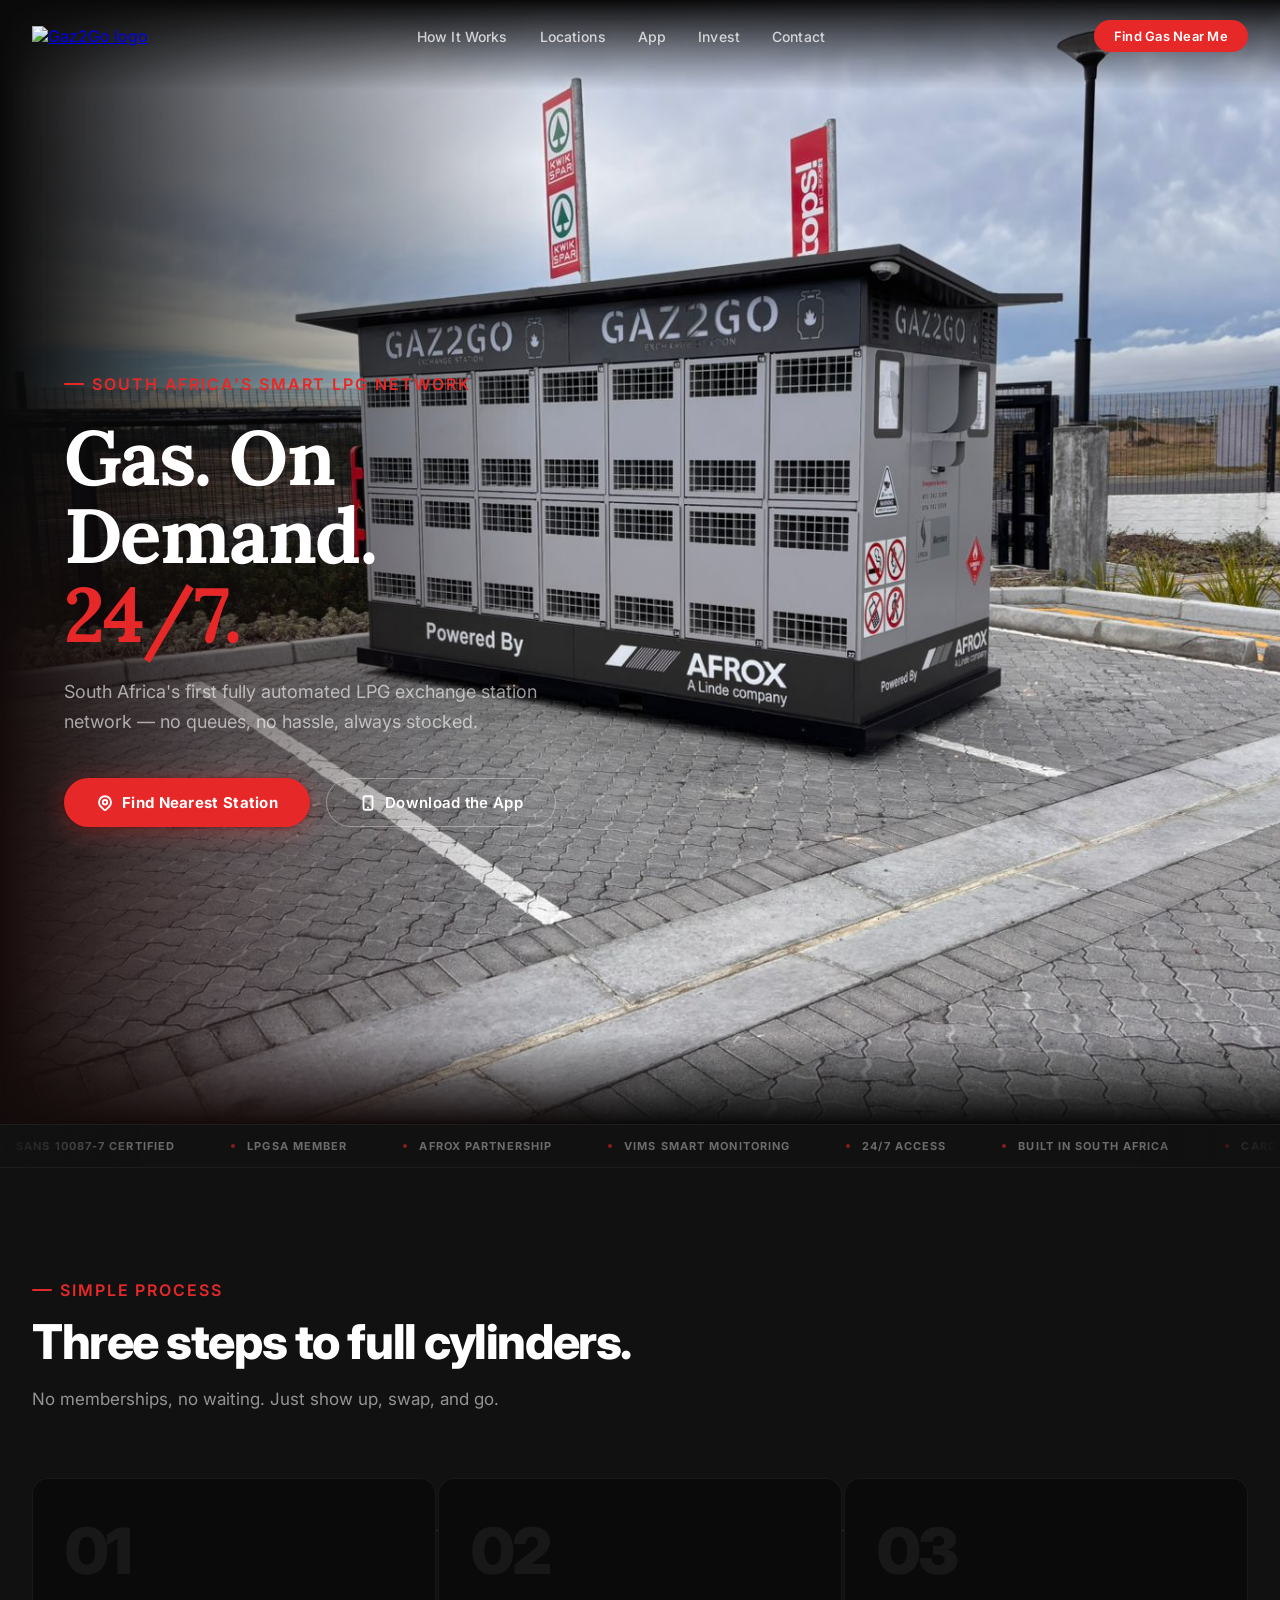
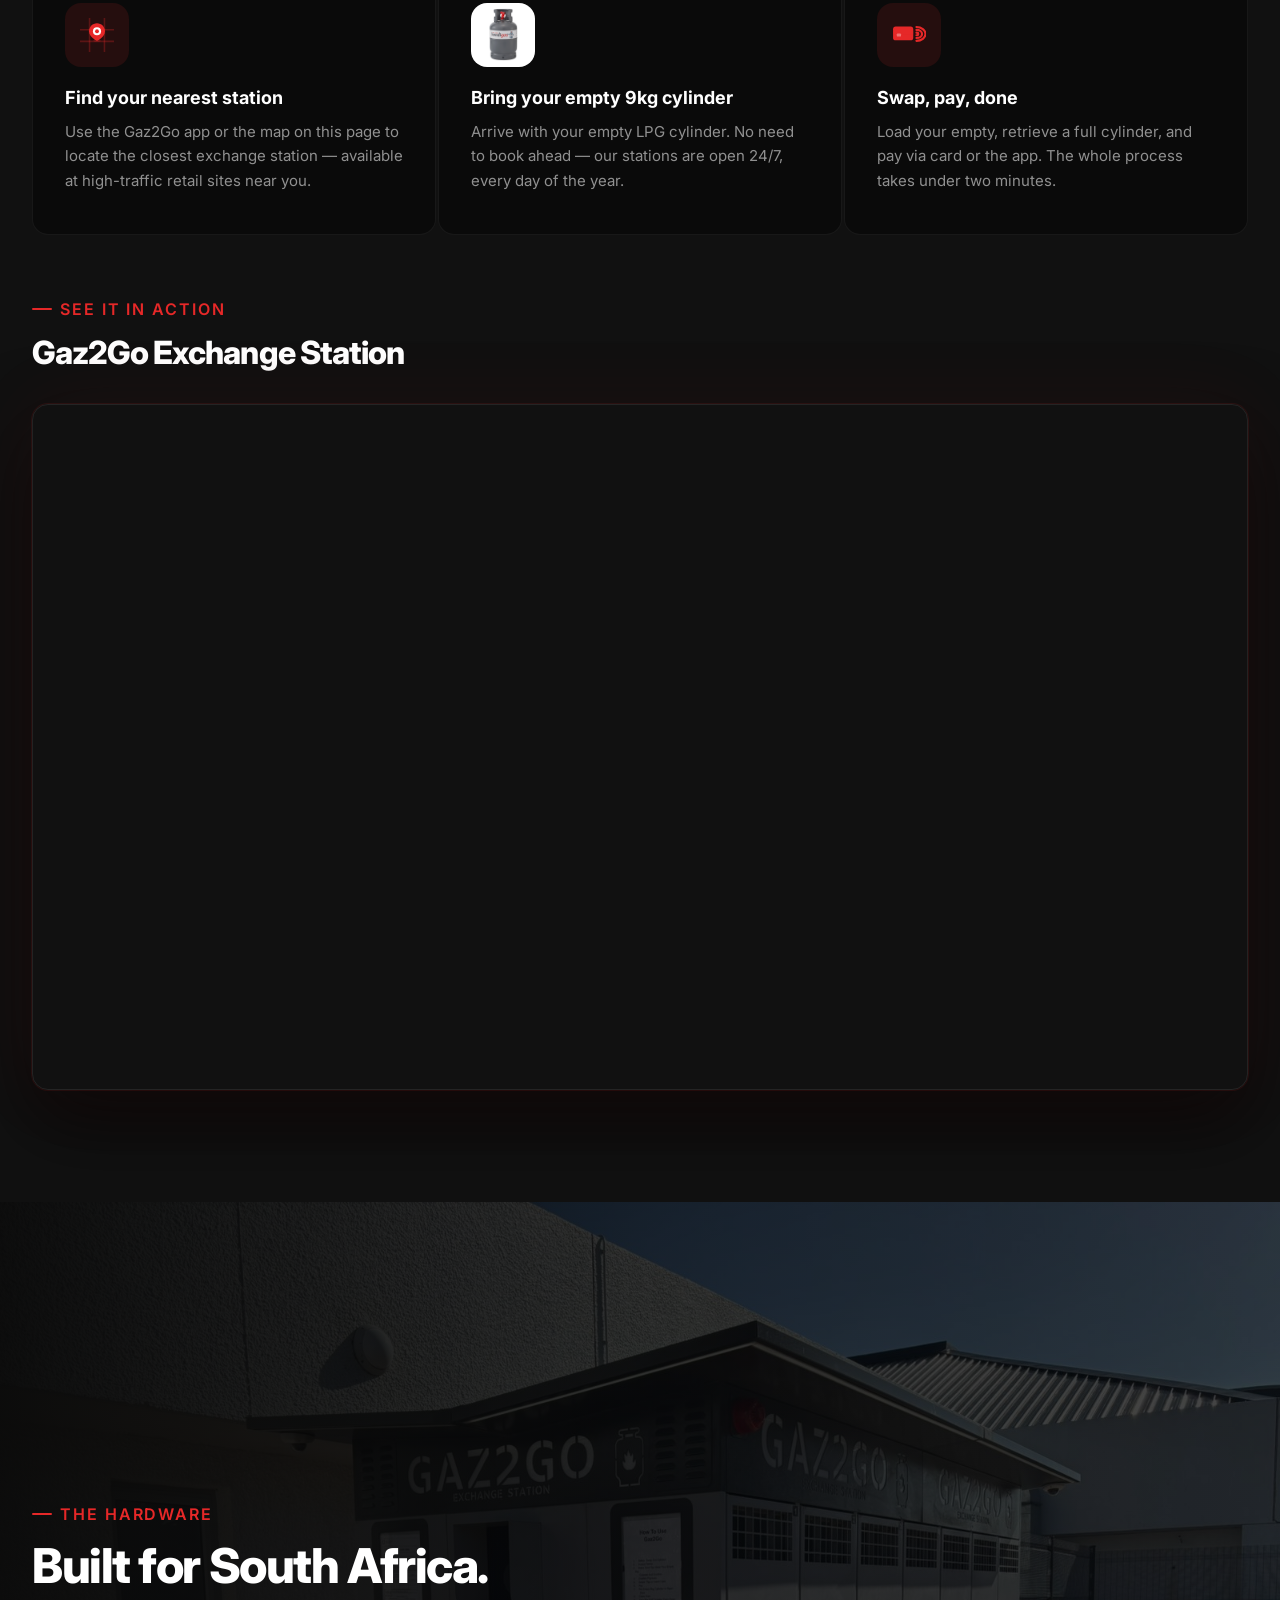
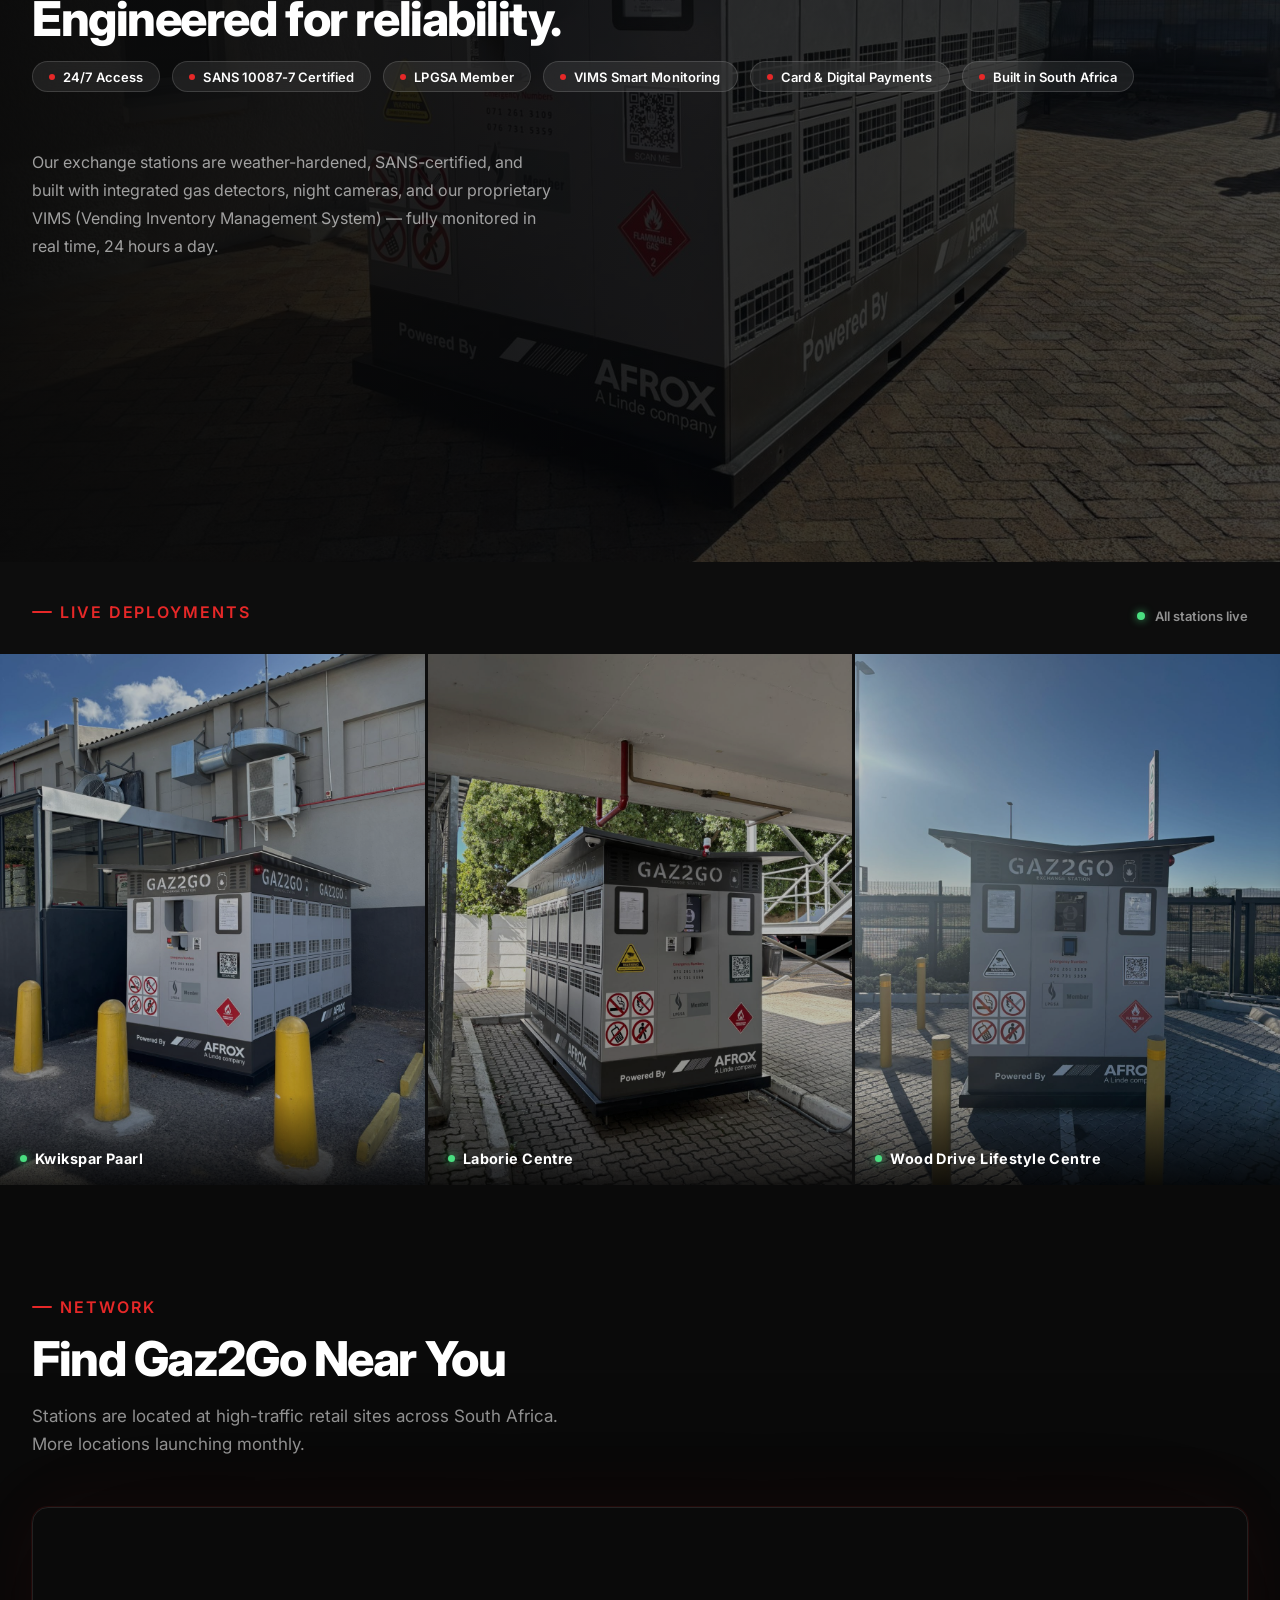
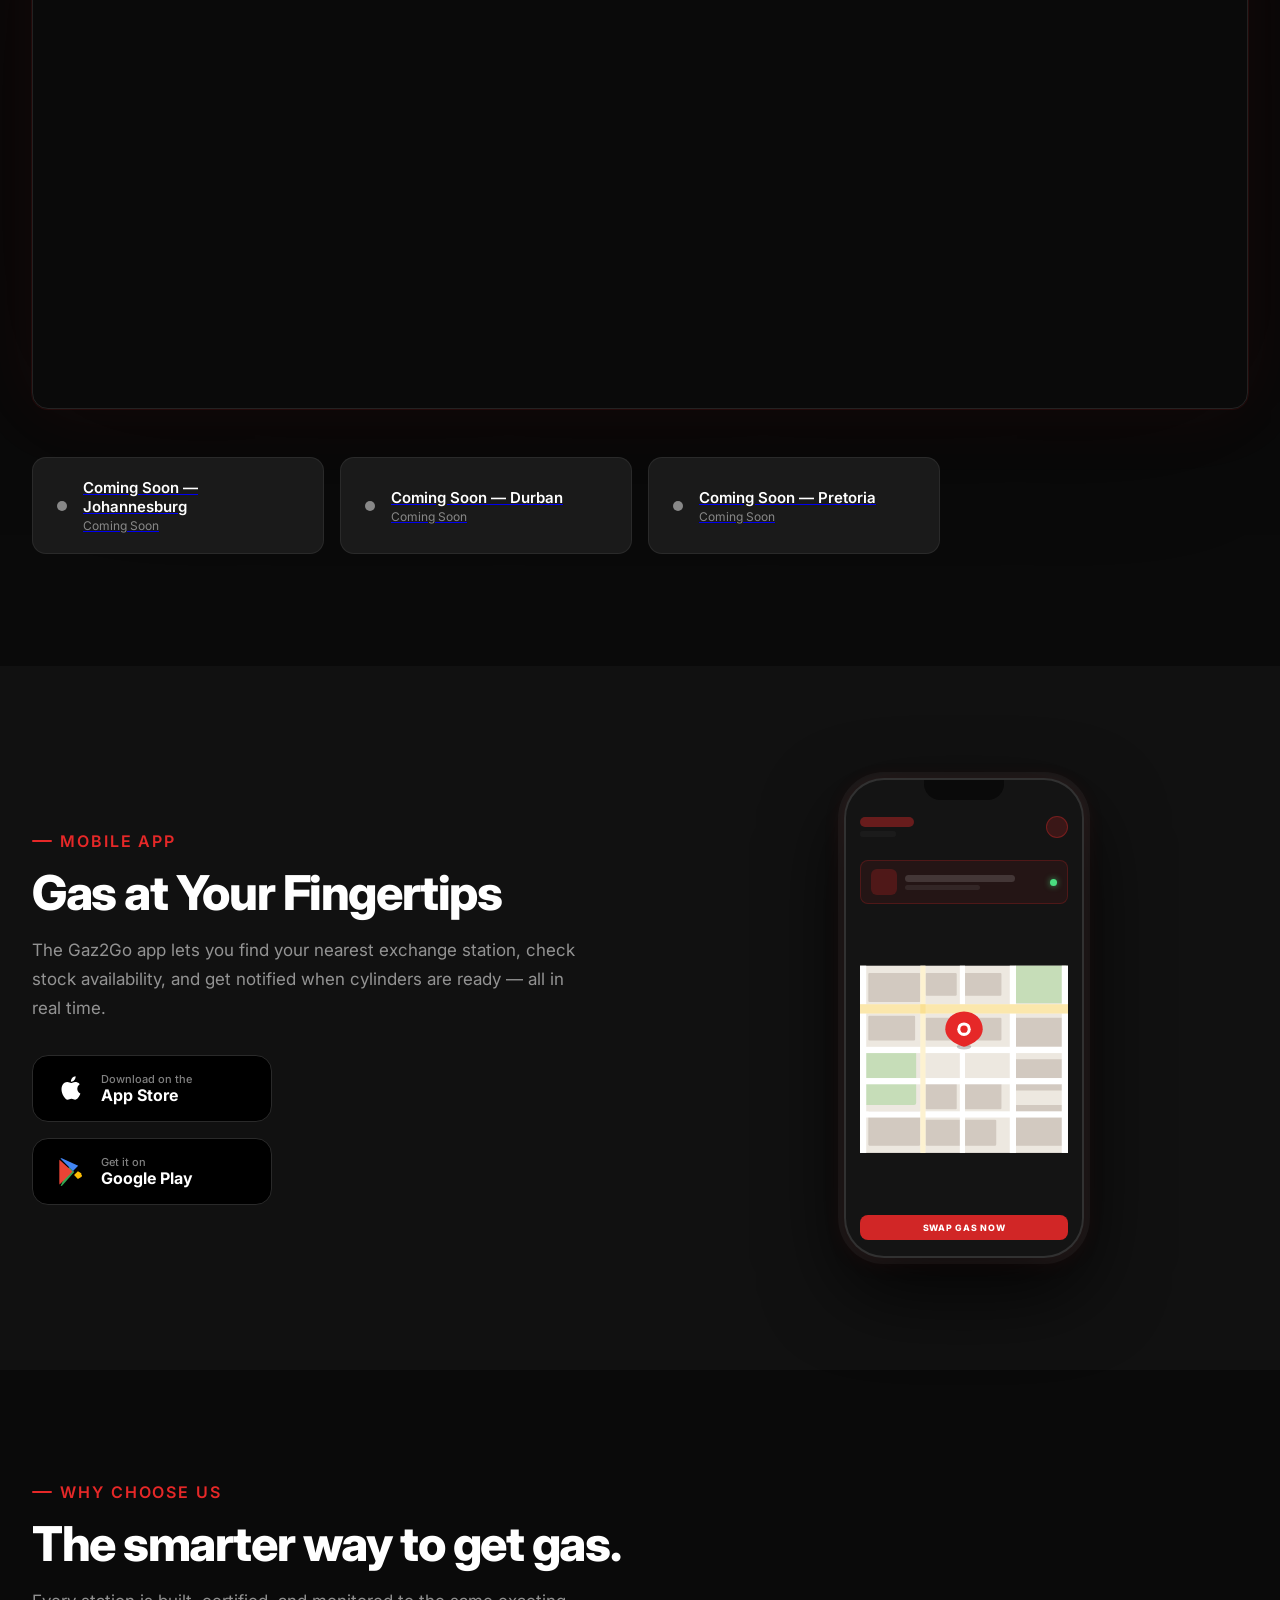
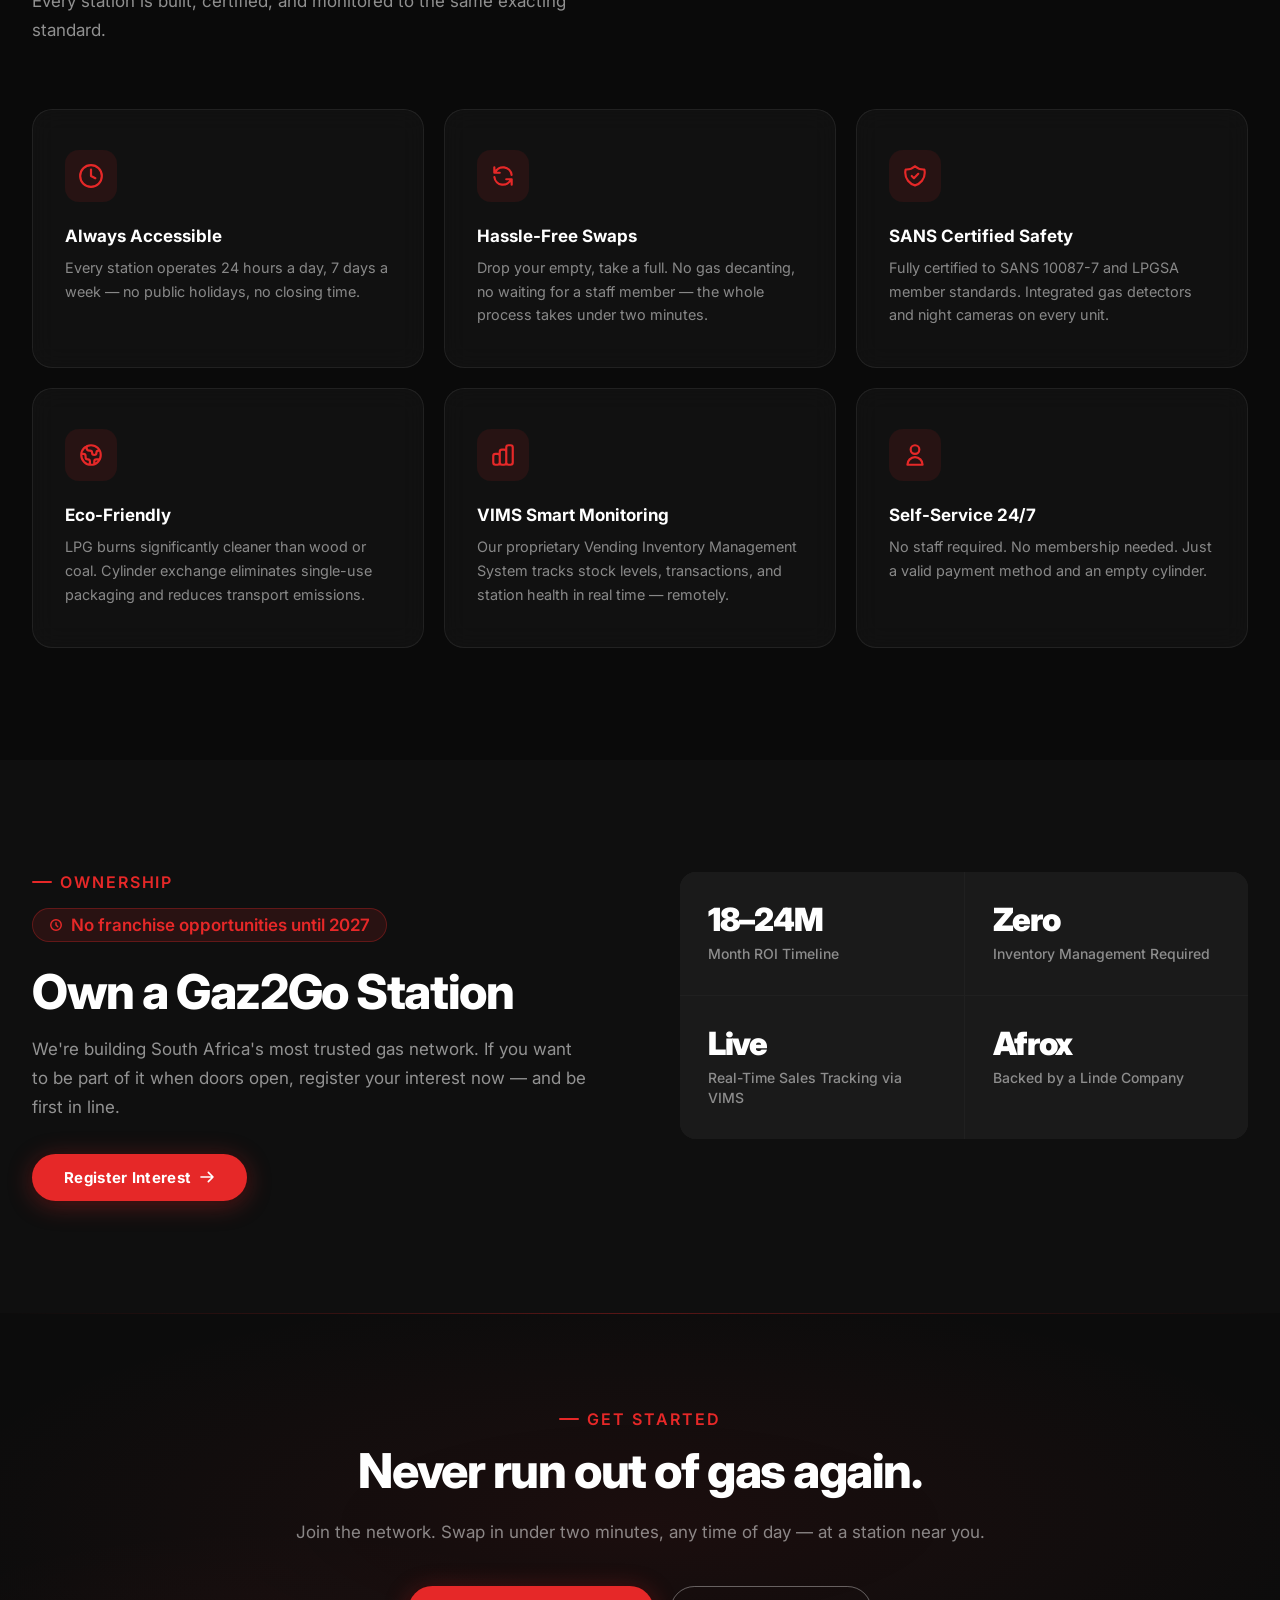
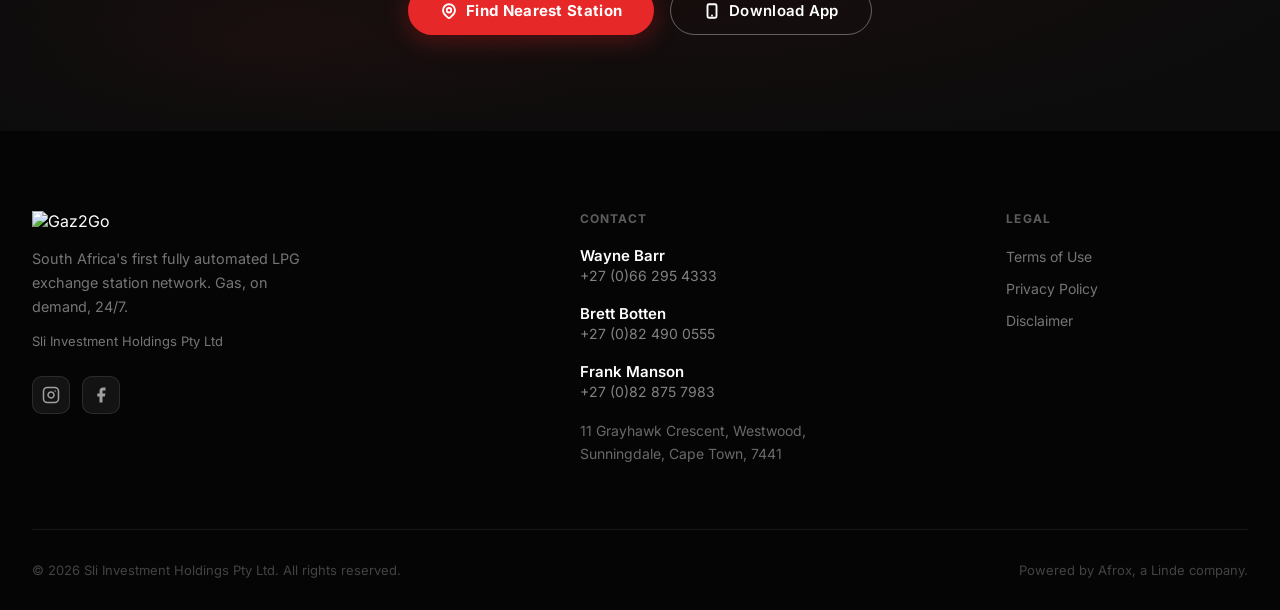
==== index.html @ b4c62578 "refactor: extract inline JS to main.js with null guards and active-nav" ====
<!DOCTYPE html>
<html lang="en">
<head>
  <meta charset="UTF-8" />
  <meta name="viewport" content="width=device-width, initial-scale=1.0" />
  <title>Gaz2Go | South Africa's Smart LPG Exchange Network</title>
  <meta name="description" content="South Africa's first fully automated LPG gas exchange station network — no queues, no hassle, always stocked. Find a Gaz2Go near you." />
  <link rel="preconnect" href="https://fonts.googleapis.com" />
  <link rel="preconnect" href="https://fonts.gstatic.com" crossorigin />
  <link href="https://fonts.googleapis.com/css2?family=Inter:wght@300;400;500;600;700;800;900&family=Lora:ital,wght@0,400;0,500;0,600;0,700;1,400;1,700&display=swap" rel="stylesheet" />
  <script src="https://cdn.tailwindcss.com"></script>
  <script>
    tailwind.config = {
      theme: {
        extend: {
          fontFamily: { sans: ['Inter', 'sans-serif'] },
          colors: {
            brand: {
              black:  '#0a0a0a',
              black2: '#111111',
              surface:'#1a1a1a',
              surface2:'#222222',
              grey:   '#888888',
              light:  '#f5f5f5',
              accent: '#e62828',
              warm:   '#f03c3c',
            }
          }
        }
      }
    }
  </script>
  <link rel="stylesheet" href="style.css" />
</head>
<body>

<!-- SVG defs for noise (referenced in hero) -->
<svg width="0" height="0" style="position:absolute">
  <defs>
    <filter id="noise-filter">
      <feTurbulence type="fractalNoise" baseFrequency="0.85" numOctaves="4" stitchTiles="stitch" result="noiseOut"/>
      <feColorMatrix type="saturate" values="0" in="noiseOut" result="grey"/>
      <feBlend in="SourceGraphic" in2="grey" mode="overlay"/>
    </filter>
  </defs>
</svg>

<!-- ─── NAVBAR ─────────────────────────────────────────── -->
<nav id="navbar">
  <a href="#hero">
    <img
      src="https://images.groovetech.io/Q6AdZMbL-gtLKjwaKrVaJy5M9BvmSFnjlFCRkEsi7hQ/rs:fit:0:0:0/g:no:0:0/c:0:0/aHR0cHM6Ly9hc3NldHMuZ3Jvb3ZlYXBwcy5jb20vaW1hZ2VzLzVmOWU2ZTRjMzg2ZmQ5MDA2ZmFmM2M5MS8xNzM5MTA2NDEyX0dhczJHT3doaXRlRmluYWxMb2dvMjczMnB4cmVtb3ZlYmcucG5n.webp"
      alt="Gaz2Go logo"
      class="nav-logo"
    />
  </a>
  <nav style="flex:1; display:flex; align-items:center; justify-content:center;">
    <ul class="nav-links">
      <li><a href="#how">How It Works</a></li>
      <li><a href="#locations">Locations</a></li>
      <li><a href="#app">App</a></li>
      <li><a href="#invest">Invest</a></li>
      <li><a href="#footer">Contact</a></li>
    </ul>
  </nav>
  <a href="#locations" class="btn-nav">Find Gas Near Me</a>
  <button class="hamburger" id="hamburger" aria-label="Open menu">
    <span></span><span></span><span></span>
  </button>
</nav>

<!-- Mobile menu -->
<div id="mobile-menu">
  <a href="#how" class="mobile-link">How It Works</a>
  <a href="#locations" class="mobile-link">Locations</a>
  <a href="#app" class="mobile-link">App</a>
  <a href="#invest" class="mobile-link">Invest</a>
  <a href="#footer" class="mobile-link">Contact</a>
  <a href="#locations" class="btn-nav">Find Gas Near Me</a>
</div>

<!-- ─── HERO ───────────────────────────────────────────── -->
<section id="hero">
  <div class="hero-bg-glow"></div>

  <!-- Hero image: real photo, fades left into dark background -->
  <div class="hero-unit-bg">
    <img
      src="Brand Assets/WhatsApp Image 2026-06-09 at 10.48.41.jpeg"
      alt="GAZ2GO exchange station in retail parking lot"
      draggable="false"
    />
  </div>

  <div class="hero-inner hero-inner-solo">
    <div class="hero-text">
      <div class="hero-eyebrow" data-animate>South Africa's Smart LPG Network</div>
      <h1 class="hero-headline" data-animate style="--delay:0.1s">
        Gas. On Demand.<br/><span>24/7.</span>
      </h1>
      <p class="hero-sub" data-animate style="--delay:0.2s">
        South Africa's first fully automated LPG exchange station network — no queues, no hassle, always stocked.
      </p>
      <div class="hero-ctas" data-animate style="--delay:0.3s">
        <a href="#locations" class="btn-primary">
          <svg width="18" height="18" fill="none" viewBox="0 0 24 24" stroke="currentColor" stroke-width="2.5"><path stroke-linecap="round" stroke-linejoin="round" d="M17.657 16.657L13.414 20.9a1.998 1.998 0 01-2.827 0l-4.244-4.243a8 8 0 1111.314 0z"/><path stroke-linecap="round" stroke-linejoin="round" d="M15 11a3 3 0 11-6 0 3 3 0 016 0z"/></svg>
          Find Nearest Station
        </a>
        <a href="#app" class="btn-secondary">
          <svg width="18" height="18" fill="none" viewBox="0 0 24 24" stroke="currentColor" stroke-width="2.5"><path stroke-linecap="round" stroke-linejoin="round" d="M12 18h.01M8 21h8a2 2 0 002-2V5a2 2 0 00-2-2H8a2 2 0 00-2 2v14a2 2 0 002 2z"/></svg>
          Download the App
        </a>
      </div>
    </div>
  </div>

</section>

<!-- ─── TRUST MARQUEE STRIP ──────────────────────────── -->
<div class="trust-strip">
  <div class="trust-track">
    <span class="trust-item"><span class="trust-sep"></span>SANS 10087-7 Certified</span>
    <span class="trust-item"><span class="trust-sep"></span>LPGSA Member</span>
    <span class="trust-item"><span class="trust-sep"></span>Afrox Partnership</span>
    <span class="trust-item"><span class="trust-sep"></span>VIMS Smart Monitoring</span>
    <span class="trust-item"><span class="trust-sep"></span>24/7 Access</span>
    <span class="trust-item"><span class="trust-sep"></span>Built in South Africa</span>
    <span class="trust-item"><span class="trust-sep"></span>Card &amp; Digital Payments</span>
    <span class="trust-item"><span class="trust-sep"></span>Automated Exchange</span>
    <span class="trust-item"><span class="trust-sep"></span>No Queues</span>
    <span class="trust-item"><span class="trust-sep"></span>9kg Cylinder Exchange</span>
    <!-- Duplicate for seamless infinite loop -->
    <span class="trust-item"><span class="trust-sep"></span>SANS 10087-7 Certified</span>
    <span class="trust-item"><span class="trust-sep"></span>LPGSA Member</span>
    <span class="trust-item"><span class="trust-sep"></span>Afrox Partnership</span>
    <span class="trust-item"><span class="trust-sep"></span>VIMS Smart Monitoring</span>
    <span class="trust-item"><span class="trust-sep"></span>24/7 Access</span>
    <span class="trust-item"><span class="trust-sep"></span>Built in South Africa</span>
    <span class="trust-item"><span class="trust-sep"></span>Card &amp; Digital Payments</span>
    <span class="trust-item"><span class="trust-sep"></span>Automated Exchange</span>
    <span class="trust-item"><span class="trust-sep"></span>No Queues</span>
    <span class="trust-item"><span class="trust-sep"></span>9kg Cylinder Exchange</span>
  </div>
</div>

<!-- ─── HOW IT WORKS ────────────────────────────────────── -->
<section id="how">
  <div class="section-inner">
    <div class="section-label" data-animate>Simple Process</div>
    <h2 class="section-title" data-animate style="--delay:0.1s">Three steps to full cylinders.</h2>
    <p class="section-sub" data-animate style="--delay:0.2s">No memberships, no waiting. Just show up, swap, and go.</p>

    <div class="steps-grid" id="steps-grid">
      <div class="step-connector"></div>
      <div class="step-connector c2"></div>

      <div class="step-card" data-animate style="--delay:0.1s">
        <div class="step-num">01</div>
        <div class="step-icon">
          <!-- Mini-map with drop pin -->
          <svg viewBox="0 0 32 32" fill="none" xmlns="http://www.w3.org/2000/svg">
            <!-- Street grid -->
            <line x1="0" y1="11" x2="32" y2="11" stroke="currentColor" stroke-width="1.5" stroke-opacity="0.28"/>
            <line x1="0" y1="22" x2="32" y2="22" stroke="currentColor" stroke-width="1.5" stroke-opacity="0.28"/>
            <line x1="9"  y1="0"  x2="9"  y2="32" stroke="currentColor" stroke-width="1.5" stroke-opacity="0.28"/>
            <line x1="23" y1="0"  x2="23" y2="32" stroke="currentColor" stroke-width="1.5" stroke-opacity="0.28"/>
            <!-- Pin shadow -->
            <ellipse cx="16" cy="21.5" rx="3.5" ry="1.2" fill="currentColor" opacity="0.22"/>
            <!-- Pin teardrop body -->
            <path d="M16 5C11.9 5 8.5 8.4 8.5 12.5C8.5 18.2 16 21.5 16 21.5C16 21.5 23.5 18.2 23.5 12.5C23.5 8.4 20.1 5 16 5Z" fill="currentColor"/>
            <!-- Pin inner white ring -->
            <circle cx="16" cy="12.5" r="3.8" fill="white"/>
            <!-- Pin centre dot -->
            <circle cx="16" cy="12.5" r="1.8" fill="currentColor"/>
          </svg>
        </div>
        <div class="step-title">Find your nearest station</div>
        <div class="step-desc">Use the Gaz2Go app or the map on this page to locate the closest exchange station — available at high-traffic retail sites near you.</div>
      </div>

      <div class="step-card" data-animate style="--delay:0.2s">
        <div class="step-num">02</div>
        <div class="step-icon">
          <img src="Brand Assets/Handigas Cylinder image.png" alt="Handigas 9kg LPG gas cylinder"/>
        </div>
        <div class="step-title">Bring your empty 9kg cylinder</div>
        <div class="step-desc">Arrive with your empty LPG cylinder. No need to book ahead — our stations are open 24/7, every day of the year.</div>
      </div>

      <div class="step-card" data-animate style="--delay:0.3s">
        <div class="step-num">03</div>
        <div class="step-icon">
          <!-- Contactless tap-to-pay (card + EMV arcs) -->
          <svg viewBox="0 0 32 32" fill="none" xmlns="http://www.w3.org/2000/svg">
            <!-- Card body -->
            <rect x="1" y="8" width="19" height="13" rx="2.5" fill="currentColor"/>
            <!-- Magnetic stripe -->
            <rect x="1" y="12" width="19" height="3.5" fill="currentColor" opacity="0.35"/>
            <!-- Chip hint -->
            <rect x="4.5" y="14.5" width="4" height="3" rx="0.8" fill="white" opacity="0.35"/>
            <!-- Contactless wave 1 (closest) -->
            <path d="M23 13.8 C23.9 13.8 24.7 14.3 24.7 15 C24.7 15.7 23.9 16.2 23 16.2"
                  stroke="currentColor" stroke-width="2" stroke-linecap="round" fill="none"/>
            <!-- Contactless wave 2 (mid) -->
            <path d="M23 11.2 C26 11.2 28.3 12.9 28.3 15 C28.3 17.1 26 18.8 23 18.8"
                  stroke="currentColor" stroke-width="2" stroke-linecap="round" fill="none"/>
            <!-- Contactless wave 3 (outer) -->
            <path d="M23 8.5 C27.8 8.5 31.5 11.4 31.5 15 C31.5 18.6 27.8 21.5 23 21.5"
                  stroke="currentColor" stroke-width="2" stroke-linecap="round" fill="none"/>
          </svg>
        </div>
        <div class="step-title">Swap, pay, done</div>
        <div class="step-desc">Load your empty, retrieve a full cylinder, and pay via card or the app. The whole process takes under two minutes.</div>
      </div>
    </div>

    <!-- ─── YouTube demo ──────────────────────────────────── -->
    <div style="margin-top:4rem;" data-animate style="--delay:0.2s">
      <div style="font-size:1rem;font-weight:600;letter-spacing:0.12em;text-transform:uppercase;color:var(--accent);margin-bottom:0.875rem;display:flex;align-items:center;gap:0.5rem;">
        <span style="display:inline-block;width:20px;height:2px;background:var(--accent);border-radius:2px;"></span>
        See It In Action
      </div>
      <h3 style="font-size:clamp(1.5rem,3vw,2rem);font-weight:800;letter-spacing:-0.03em;color:#fff;margin-bottom:2rem;">Gaz2Go Exchange Station</h3>
      <div style="position:relative;width:100%;padding-bottom:56.25%;border-radius:16px;overflow:hidden;border:1px solid rgba(255,255,255,0.08);box-shadow:0 0 0 1px rgba(230,40,40,0.1),0 0 80px rgba(230,40,40,0.07),0 32px 80px rgba(0,0,0,0.6);">
        <iframe
          src="https://www.youtube.com/embed/_PrDpp7HAtg"
          title="Gaz2Go — How the LPG exchange machine works"
          allow="accelerometer; autoplay; clipboard-write; encrypted-media; gyroscope; picture-in-picture; web-share"
          allowfullscreen
          style="position:absolute;inset:0;width:100%;height:100%;border:0;"
          loading="lazy"
        ></iframe>
      </div>
    </div>
  </div>
</section>

<!-- ─── EXCHANGE STATION SHOWCASE ──────────────────────── -->
<section id="showcase">
  <div class="showcase-hero">
    <img
      src="Brand Assets/WhatsApp Image 2026-06-09 at 10.44.38.jpeg"
      alt="Gaz2Go exchange station — full unit showing gas cylinder locker bays, GAZ2GO exchange station signage, and AFROX partnership branding"
      class="showcase-bg"
    />
    <div class="showcase-overlay"></div>
    <div class="showcase-content">
      <div class="section-label" data-animate>The Hardware</div>
      <h2 class="section-title" data-animate style="--delay:0.1s">Built for South Africa.<br/>Engineered for reliability.</h2>
      <div class="showcase-chips" data-animate style="--delay:0.2s">
        <span class="chip"><span class="chip-dot"></span>24/7 Access</span>
        <span class="chip"><span class="chip-dot"></span>SANS 10087-7 Certified</span>
        <span class="chip"><span class="chip-dot"></span>LPGSA Member</span>
        <span class="chip"><span class="chip-dot"></span>VIMS Smart Monitoring</span>
        <span class="chip"><span class="chip-dot"></span>Card &amp; Digital Payments</span>
        <span class="chip"><span class="chip-dot"></span>Built in South Africa</span>
      </div>
      <p class="showcase-copy" data-animate style="--delay:0.3s">
        Our exchange stations are weather-hardened, SANS-certified, and built with integrated gas detectors, night cameras, and our proprietary VIMS (Vending Inventory Management System) — fully monitored in real time, 24 hours a day.
      </p>
    </div>
  </div>
  <!-- Gallery header bar -->
  <div style="background:#0d0d0d;padding:2.5rem 2rem 1.5rem;">
    <div style="max-width:1280px;margin:0 auto;display:flex;align-items:center;justify-content:space-between;flex-wrap:wrap;gap:1rem;">
      <div>
        <div style="font-size:1rem;font-weight:600;letter-spacing:0.12em;text-transform:uppercase;color:var(--accent);margin-bottom:0.5rem;display:flex;align-items:center;gap:0.5rem;">
          <span style="width:20px;height:2px;background:var(--accent);display:inline-block;border-radius:2px;"></span>
          Live Deployments
        </div>
      </div>
      <div style="display:flex;align-items:center;gap:0.625rem;">
        <div style="width:8px;height:8px;background:#4ade80;border-radius:50%;box-shadow:0 0 8px rgba(74,222,128,0.75);animation:pulse-ring 2.4s ease-out infinite;"></div>
        <span style="font-size:0.8125rem;font-weight:600;color:rgba(255,255,255,0.55);">All stations live</span>
      </div>
    </div>
  </div>

  <!-- 3-column location gallery -->
  <div class="showcase-gallery showcase-gallery--3col" style="gap:3px;">
    <div class="showcase-thumb" style="aspect-ratio:4/5;position:relative;">
      <img
        src="Brand Assets/kwikspar paarl machine.jpeg"
        alt="Gaz2Go exchange station at Kwikspar Paarl"
      />
      <div class="showcase-loc-label">
        <span class="showcase-loc-dot"></span>Kwikspar Paarl
      </div>
    </div>
    <div class="showcase-thumb" style="aspect-ratio:4/5;position:relative;">
      <img
        src="Brand Assets/laborie machine.jpeg"
        alt="Gaz2Go exchange station at Laborie"
      />
      <div class="showcase-loc-label">
        <span class="showcase-loc-dot"></span>Laborie Centre
      </div>
    </div>
    <div class="showcase-thumb" style="aspect-ratio:4/5;position:relative;">
      <img
        src="Brand Assets/Wood drive machine.jpeg"
        alt="Gaz2Go exchange station at Wood Drive"
      />
      <div class="showcase-loc-label">
        <span class="showcase-loc-dot"></span>Wood Drive Lifestyle Centre
      </div>
    </div>
  </div>
</section>

<!-- ─── LOCATIONS MAP ───────────────────────────────────── -->
<section id="locations">
  <div class="section-inner">
    <div class="section-label" data-animate>Network</div>
    <h2 class="section-title" data-animate style="--delay:0.1s">Find Gaz2Go Near You</h2>
    <p class="section-sub" data-animate style="--delay:0.2s">
      Stations are located at high-traffic retail sites across South Africa. More locations launching monthly.
    </p>

    <div class="map-frame" data-animate style="--delay:0.3s">
      <iframe
        src="https://www.google.com/maps/d/u/0/embed?mid=1ffemg7c5GfL9JrUKt-wX4DS8JNWyeYw&ehbc=2E312F&noprof=1"
        allowfullscreen
        loading="lazy"
        title="Gaz2Go station locations map"
      ></iframe>
    </div>

    <div class="stations-grid" id="stations-grid">
      <!-- Rendered by JS from STATIONS array -->
    </div>
  </div>
</section>

<!-- ─── APP DOWNLOAD ────────────────────────────────────── -->
<section id="app">
  <div class="section-inner">
    <div class="app-inner">
      <div>
        <div class="section-label" data-animate>Mobile App</div>
        <h2 class="section-title" data-animate style="--delay:0.1s">Gas at Your Fingertips</h2>
        <p class="section-sub" data-animate style="--delay:0.2s">
          The Gaz2Go app lets you find your nearest exchange station, check stock availability, and get notified when cylinders are ready — all in real time.
        </p>
        <!-- TODO: Replace href="#" with actual App Store URL when live -->
        <!-- TODO: Replace href="#" with actual Google Play URL when live -->
        <div class="app-store-btns" data-animate style="--delay:0.3s">
          <a href="#" class="store-btn store-btn-apple" id="apple-store-btn">
            <!-- Apple logo — white on black -->
            <svg viewBox="0 0 24 24" fill="#ffffff"><path d="M18.71 19.5c-.83 1.24-1.71 2.45-3.05 2.47-1.34.03-1.77-.79-3.29-.79-1.53 0-2 .77-3.27.82-1.31.05-2.3-1.32-3.14-2.53C4.25 17 2.94 12.45 4.7 9.39c.87-1.52 2.43-2.48 4.12-2.51 1.28-.02 2.5.87 3.29.87.78 0 2.26-1.07 3.8-.91.65.03 2.47.26 3.64 1.98-.09.06-2.17 1.28-2.15 3.81.03 3.02 2.65 4.03 2.68 4.04-.03.07-.42 1.44-1.38 2.83M13 3.5c.73-.83 1.94-1.46 2.94-1.5.13 1.17-.34 2.35-1.04 3.19-.69.85-1.83 1.51-2.95 1.42-.15-1.15.41-2.35 1.05-3.11z"/></svg>
            <div class="store-btn-text">
              <small>Download on the</small>
              <strong>App Store</strong>
            </div>
          </a>
          <a href="#" class="store-btn store-btn-google" id="play-store-btn">
            <!-- Google Play logo — official 4-colour -->
            <svg viewBox="0 0 24 24" width="28" height="28">
              <path fill="#34A853" d="M3.18 23.76c.31.17.67.22 1.05.1l.07-.04L14.76 12 10.3 7.54 3.18 23.76z"/>
              <path fill="#FBBC04" d="M20.8 13.06l-2.9-1.66-3.27 3.27 3.27 3.28 2.9-1.67c.83-.48.83-1.74 0-2.22z"/>
              <path fill="#4285F4" d="M4.11.3L4.04.26C3.67.13 3.31.2 3 .36L13.72 11.1l4.46-4.46L4.11.3z"/>
              <path fill="#EA4335" d="M2.18 1.47C2.07 1.7 2 1.97 2 2.28v19.44c0 .31.07.58.18.81l.1.09 10.89-10.9v-.22L2.18 1.47z"/>
            </svg>
            <div class="store-btn-text">
              <small>Get it on</small>
              <strong>Google Play</strong>
            </div>
          </a>
        </div>
      </div>
      <div class="phone-mockup" data-animate style="--delay:0.2s">
        <div class="phone-frame">
          <div class="phone-notch"></div>
          <div class="phone-screen">
            <!-- App header row -->
            <div style="display:flex;align-items:center;justify-content:space-between;margin-bottom:0.75rem;">
              <div>
                <div class="phone-bar accent" style="width:54px;margin-bottom:4px;"></div>
                <div class="phone-bar short" style="width:36px;height:6px;opacity:0.4;"></div>
              </div>
              <div style="width:22px;height:22px;background:rgba(230,40,40,0.18);border-radius:50%;border:1px solid rgba(230,40,40,0.35);"></div>
            </div>
            <!-- Nearest station card -->
            <div style="background:rgba(230,40,40,0.08);border:1px solid rgba(230,40,40,0.22);border-radius:8px;padding:0.5rem 0.625rem;margin-bottom:0.5rem;display:flex;align-items:center;gap:0.5rem;">
              <div style="width:26px;height:26px;background:rgba(230,40,40,0.22);border-radius:6px;flex-shrink:0;"></div>
              <div style="flex:1;min-width:0;">
                <div class="phone-bar" style="width:80%;height:7px;margin-bottom:3px;background:rgba(255,255,255,0.14);border-radius:4px;"></div>
                <div class="phone-bar" style="width:55%;height:5px;background:rgba(255,255,255,0.07);border-radius:4px;"></div>
              </div>
              <div style="width:7px;height:7px;background:#4ade80;border-radius:50%;box-shadow:0 0 6px rgba(74,222,128,0.7);flex-shrink:0;"></div>
            </div>
            <!-- Static map illustration with pin -->
            <div style="flex:1;border-radius:10px;overflow:hidden;position:relative;min-height:0;">
              <svg viewBox="0 0 200 180" xmlns="http://www.w3.org/2000/svg" style="width:100%;height:100%;display:block;">
                <!-- Map base -->
                <rect width="200" height="180" fill="#ede8e0"/>
                <!-- Green areas / parks -->
                <rect x="0" y="82" width="54" height="52" fill="#c6ddb8" rx="2"/>
                <rect x="148" y="0" width="52" height="36" fill="#c6ddb8" rx="2"/>
                <!-- Building blocks -->
                <rect x="63"  y="7"   width="30" height="22" fill="#d2c9c0" rx="1"/>
                <rect x="98"  y="7"   width="38" height="22" fill="#d2c9c0" rx="1"/>
                <rect x="63"  y="50"  width="30" height="22" fill="#d2c9c0" rx="1"/>
                <rect x="98"  y="50"  width="38" height="22" fill="#d2c9c0" rx="1"/>
                <rect x="63"  y="112" width="30" height="26" fill="#d2c9c0" rx="1"/>
                <rect x="98"  y="112" width="38" height="26" fill="#d2c9c0" rx="1"/>
                <rect x="148" y="50"  width="52" height="28" fill="#d2c9c0" rx="1"/>
                <rect x="148" y="90"  width="52" height="30" fill="#d2c9c0" rx="1"/>
                <rect x="8"   y="7"   width="50" height="28" fill="#d2c9c0" rx="1"/>
                <rect x="8"   y="48"  width="45" height="24" fill="#d2c9c0" rx="1"/>
                <rect x="8"   y="140" width="50" height="33" fill="#d2c9c0" rx="1"/>
                <rect x="63"  y="148" width="68" height="25" fill="#d2c9c0" rx="1"/>
                <rect x="148" y="134" width="52" height="39" fill="#d2c9c0" rx="1"/>
                <!-- Horizontal roads -->
                <rect x="0" y="37"  width="200" height="9" fill="#ffffff"/>
                <rect x="0" y="78"  width="200" height="6" fill="#ffffff"/>
                <rect x="0" y="108" width="200" height="6" fill="#ffffff"/>
                <rect x="0" y="140" width="200" height="6" fill="#ffffff"/>
                <!-- Vertical roads -->
                <rect x="0"   y="0" width="6" height="180" fill="#ffffff"/>
                <rect x="58"  y="0" width="5" height="180" fill="#ffffff"/>
                <rect x="96"  y="0" width="5" height="180" fill="#ffffff"/>
                <rect x="144" y="0" width="6" height="180" fill="#ffffff"/>
                <rect x="194" y="0" width="6" height="180" fill="#ffffff"/>
                <!-- Main road highlight (yellow) -->
                <rect x="0"  y="37" width="200" height="9" fill="#f7c948" opacity="0.45"/>
                <rect x="58" y="0"  width="5" height="180" fill="#f7c948" opacity="0.25"/>
                <!-- Pin shadow -->
                <ellipse cx="100" cy="78" rx="7" ry="2.5" fill="rgba(0,0,0,0.22)"/>
                <!-- Pin teardrop -->
                <path d="M100 44 C89 44 82 52 82 61 C82 73 100 78 100 78 C100 78 118 73 118 61 C118 52 111 44 100 44 Z" fill="#e62828"/>
                <!-- Pin inner white circle -->
                <circle cx="100" cy="61" r="6.5" fill="white"/>
                <!-- Pin centre dot -->
                <circle cx="100" cy="61" r="3.5" fill="#e62828"/>
              </svg>
            </div>
            <!-- CTA button -->
            <div style="margin-top:0.5rem;background:rgba(230,40,40,0.9);border-radius:8px;padding:0.45rem;text-align:center;font-size:0.55rem;font-weight:800;color:#fff;letter-spacing:0.08em;text-transform:uppercase;">SWAP GAS NOW</div>
          </div>
        </div>
      </div>
    </div>
  </div>
</section>

<!-- ─── WHY GAZ2GO ──────────────────────────────────────── -->
<section id="why">
  <div class="section-inner">
    <div class="section-label" data-animate>Why Choose Us</div>
    <h2 class="section-title" data-animate style="--delay:0.1s">The smarter way to get gas.</h2>
    <p class="section-sub" data-animate style="--delay:0.2s">Every station is built, certified, and monitored to the same exacting standard.</p>

    <div class="cards-grid">
      <div class="feature-card" data-animate style="--delay:0.05s">
        <div class="card-icon">
          <svg fill="none" viewBox="0 0 24 24" stroke="currentColor" stroke-width="2"><circle cx="12" cy="12" r="10"/><path stroke-linecap="round" stroke-linejoin="round" d="M12 6v6l4 2"/></svg>
        </div>
        <div class="card-title">Always Accessible</div>
        <div class="card-desc">Every station operates 24 hours a day, 7 days a week — no public holidays, no closing time.</div>
      </div>
      <div class="feature-card" data-animate style="--delay:0.1s">
        <div class="card-icon">
          <svg fill="none" viewBox="0 0 24 24" stroke="currentColor" stroke-width="2"><path stroke-linecap="round" stroke-linejoin="round" d="M4 4v5h.582m15.356 2A8.001 8.001 0 004.582 9m0 0H9m11 11v-5h-.581m0 0a8.003 8.003 0 01-15.357-2m15.357 2H15"/></svg>
        </div>
        <div class="card-title">Hassle-Free Swaps</div>
        <div class="card-desc">Drop your empty, take a full. No gas decanting, no waiting for a staff member — the whole process takes under two minutes.</div>
      </div>
      <div class="feature-card" data-animate style="--delay:0.15s">
        <div class="card-icon">
          <svg fill="none" viewBox="0 0 24 24" stroke="currentColor" stroke-width="2"><path stroke-linecap="round" stroke-linejoin="round" d="M9 12l2 2 4-4m5.618-4.016A11.955 11.955 0 0112 2.944a11.955 11.955 0 01-8.618 3.04A12.02 12.02 0 003 9c0 5.591 3.824 10.29 9 11.622 5.176-1.332 9-6.03 9-11.622 0-1.042-.133-2.052-.382-3.016z"/></svg>
        </div>
        <div class="card-title">SANS Certified Safety</div>
        <div class="card-desc">Fully certified to SANS 10087-7 and LPGSA member standards. Integrated gas detectors and night cameras on every unit.</div>
      </div>
      <div class="feature-card" data-animate style="--delay:0.2s">
        <div class="card-icon">
          <svg fill="none" viewBox="0 0 24 24" stroke="currentColor" stroke-width="2"><path stroke-linecap="round" stroke-linejoin="round" d="M3.055 11H5a2 2 0 012 2v1a2 2 0 002 2 2 2 0 012 2v2.945M8 3.935V5.5A2.5 2.5 0 0010.5 8h.5a2 2 0 012 2 2 2 0 104 0 2 2 0 012-2h1.064M15 20.488V18a2 2 0 012-2h3.064M21 12a9 9 0 11-18 0 9 9 0 0118 0z"/></svg>
        </div>
        <div class="card-title">Eco-Friendly</div>
        <div class="card-desc">LPG burns significantly cleaner than wood or coal. Cylinder exchange eliminates single-use packaging and reduces transport emissions.</div>
      </div>
      <div class="feature-card" data-animate style="--delay:0.25s">
        <div class="card-icon">
          <svg fill="none" viewBox="0 0 24 24" stroke="currentColor" stroke-width="2"><path stroke-linecap="round" stroke-linejoin="round" d="M9 19v-6a2 2 0 00-2-2H5a2 2 0 00-2 2v6a2 2 0 002 2h2a2 2 0 002-2zm0 0V9a2 2 0 012-2h2a2 2 0 012 2v10m-6 0a2 2 0 002 2h2a2 2 0 002-2m0 0V5a2 2 0 012-2h2a2 2 0 012 2v14a2 2 0 01-2 2h-2a2 2 0 01-2-2z"/></svg>
        </div>
        <div class="card-title">VIMS Smart Monitoring</div>
        <div class="card-desc">Our proprietary Vending Inventory Management System tracks stock levels, transactions, and station health in real time — remotely.</div>
      </div>
      <div class="feature-card" data-animate style="--delay:0.3s">
        <div class="card-icon">
          <svg fill="none" viewBox="0 0 24 24" stroke="currentColor" stroke-width="2"><path stroke-linecap="round" stroke-linejoin="round" d="M16 7a4 4 0 11-8 0 4 4 0 018 0zM12 14a7 7 0 00-7 7h14a7 7 0 00-7-7z"/></svg>
        </div>
        <div class="card-title">Self-Service 24/7</div>
        <div class="card-desc">No staff required. No membership needed. Just a valid payment method and an empty cylinder.</div>
      </div>
    </div>
  </div>
</section>

<!-- ─── INVEST / PARTNER ────────────────────────────────── -->
<section id="invest">
  <div class="section-inner">
    <div class="invest-inner">
      <div>
        <div class="section-label" data-animate>Ownership</div>
        <div class="notice-pill" data-animate style="--delay:0.05s">
          <svg width="14" height="14" fill="none" viewBox="0 0 24 24" stroke="currentColor" stroke-width="2.5"><path stroke-linecap="round" stroke-linejoin="round" d="M12 8v4l3 3m6-3a9 9 0 11-18 0 9 9 0 0118 0z"/></svg>
          No franchise opportunities until 2027
        </div>
        <h2 class="section-title" data-animate style="--delay:0.1s">Own a Gaz2Go Station</h2>
        <p class="section-sub" data-animate style="--delay:0.2s">
          We're building South Africa's most trusted gas network. If you want to be part of it when doors open, register your interest now — and be first in line.
        </p>
        <a href="mailto:wayne@gaz2go.co.za?subject=Gaz2Go Investment Interest" class="btn-primary" style="margin-top:2rem; display:inline-flex;" data-animate style="--delay:0.3s">
          Register Interest
          <svg width="16" height="16" fill="none" viewBox="0 0 24 24" stroke="currentColor" stroke-width="2.5"><path stroke-linecap="round" stroke-linejoin="round" d="M14 5l7 7m0 0l-7 7m7-7H3"/></svg>
        </a>
      </div>
      <div class="stats-grid" data-animate style="--delay:0.2s">
        <div class="stat-cell">
          <div class="stat-value">18–24M</div>
          <div class="stat-label">Month ROI Timeline</div>
        </div>
        <div class="stat-cell">
          <div class="stat-value">Zero</div>
          <div class="stat-label">Inventory Management Required</div>
        </div>
        <div class="stat-cell">
          <div class="stat-value">Live</div>
          <div class="stat-label">Real-Time Sales Tracking via VIMS</div>
        </div>
        <div class="stat-cell">
          <div class="stat-value">Afrox</div>
          <div class="stat-label">Backed by a Linde Company</div>
        </div>
      </div>
    </div>
  </div>
</section>

<!-- ─── PRE-FOOTER CTA BANNER ───────────────────────────── -->
<section id="cta-banner">
  <div class="cta-banner-inner">
    <div class="section-label" data-animate>Get Started</div>
    <h2 class="section-title" data-animate style="--delay:0.1s">Never run out of gas again.</h2>
    <p class="cta-banner-sub" data-animate style="--delay:0.2s">Join the network. Swap in under two minutes, any time of day — at a station near you.</p>
    <div class="cta-banner-actions" data-animate style="--delay:0.3s">
      <a href="#locations" class="btn-primary">
        <svg width="18" height="18" fill="none" viewBox="0 0 24 24" stroke="currentColor" stroke-width="2.5"><path stroke-linecap="round" stroke-linejoin="round" d="M17.657 16.657L13.414 20.9a1.998 1.998 0 01-2.827 0l-4.244-4.243a8 8 0 1111.314 0z"/><path stroke-linecap="round" stroke-linejoin="round" d="M15 11a3 3 0 11-6 0 3 3 0 016 0z"/></svg>
        Find Nearest Station
      </a>
      <a href="#app" class="btn-secondary">
        <svg width="18" height="18" fill="none" viewBox="0 0 24 24" stroke="currentColor" stroke-width="2.5"><path stroke-linecap="round" stroke-linejoin="round" d="M12 18h.01M8 21h8a2 2 0 002-2V5a2 2 0 00-2-2H8a2 2 0 00-2 2v14a2 2 0 002 2z"/></svg>
        Download App
      </a>
    </div>
  </div>
</section>

<!-- ─── FOOTER / CONTACT ────────────────────────────────── -->
<footer id="footer">
  <div class="footer-grid">
    <div>
      <img
        src="https://images.groovetech.io/Q6AdZMbL-gtLKjwaKrVaJy5M9BvmSFnjlFCRkEsi7hQ/rs:fit:0:0:0/g:no:0:0/c:0:0/aHR0cHM6Ly9hc3NldHMuZ3Jvb3ZlYXBwcy5jb20vaW1hZ2VzLzVmOWU2ZTRjMzg2ZmQ5MDA2ZmFmM2M5MS8xNzM5MTA2NDEyX0dhczJHT3doaXRlRmluYWxMb2dvMjczMnB4cmVtb3ZlYmcucG5n.webp"
        alt="Gaz2Go"
        class="footer-logo"
      />
      <p class="footer-tagline">South Africa's first fully automated LPG exchange station network. Gas, on demand, 24/7.</p>
      <p class="footer-tagline" style="margin-top:0.75rem; font-size:0.8125rem;">Sli Investment Holdings Pty Ltd</p>
      <div class="footer-social">
        <!-- Instagram -->
        <a href="#" class="social-btn" aria-label="Instagram">
          <svg viewBox="0 0 24 24" fill="none" stroke="currentColor" stroke-width="2" stroke-linecap="round" stroke-linejoin="round"><rect x="2" y="2" width="20" height="20" rx="5" ry="5"/><path d="M16 11.37A4 4 0 1112.63 8 4 4 0 0116 11.37z"/><line x1="17.5" y1="6.5" x2="17.51" y2="6.5"/></svg>
        </a>
        <!-- Facebook -->
        <a href="#" class="social-btn" aria-label="Facebook">
          <svg viewBox="0 0 24 24" fill="currentColor"><path d="M18 2h-3a5 5 0 00-5 5v3H7v4h3v8h4v-8h3l1-4h-4V7a1 1 0 011-1h3z"/></svg>
        </a>
      </div>
    </div>
    <div>
      <div class="footer-h">Contact</div>
      <div class="contact-item">
        <span class="contact-name">Wayne Barr</span>
        <span class="contact-detail"><a href="tel:+27662954333">+27 (0)66 295 4333</a></span>
      </div>
      <div class="contact-item">
        <span class="contact-name">Brett Botten</span>
        <span class="contact-detail"><a href="tel:+27824900555">+27 (0)82 490 0555</a></span>
      </div>
      <div class="contact-item">
        <span class="contact-name">Frank Manson</span>
        <span class="contact-detail"><a href="tel:+27828757983">+27 (0)82 875 7983</a></span>
      </div>
      <div class="footer-address">
        11 Grayhawk Crescent, Westwood,<br/>
        Sunningdale, Cape Town, 7441
      </div>
    </div>
    <div>
      <div class="footer-h">Legal</div>
      <ul class="footer-links">
        <li><a href="#">Terms of Use</a></li>
        <li><a href="#">Privacy Policy</a></li>
        <li><a href="#">Disclaimer</a></li>
      </ul>
    </div>
  </div>
  <div class="footer-bottom">
    <span class="footer-copy">&copy; 2026 Sli Investment Holdings Pty Ltd. All rights reserved.</span>
    <span class="footer-copy">Powered by Afrox, a Linde company.</span>
  </div>
</footer>

<!-- ─── JAVASCRIPT ──────────────────────────────────────── -->
<script src="main.js"></script>
</body>
</html>
---- style.css ----
/* ─── Base ─────────────────────────────────────────── */
*, *::before, *::after { box-sizing: border-box; margin: 0; padding: 0; }
html { scroll-behavior: smooth; }
body {
  font-family: 'Inter', sans-serif;
  background: #0a0a0a;
  color: #ffffff;
  overflow-x: hidden;
}

/* ─── CSS Vars ─────────────────────────────────────── */
:root {
  --black:   #0a0a0a;
  --black2:  #111111;
  --surface: #1a1a1a;
  --surf2:   #222222;
  --white:   #ffffff;
  --grey:    #888888;
  --light:   #f5f5f5;
  --accent:  #e62828;
  --warm:    #f03c3c;
  --nav-h:   72px;
}

/* ─── Noise texture overlay ────────────────────────── */
.noise::after {
  content: '';
  position: absolute;
  inset: 0;
  background-image: url("data:image/svg+xml,%3Csvg xmlns='http://www.w3.org/2000/svg' width='200' height='200'%3E%3Cfilter id='n'%3E%3CfeTurbulence type='fractalNoise' baseFrequency='0.9' numOctaves='4' stitchTiles='stitch'/%3E%3C/filter%3E%3Crect width='200' height='200' filter='url(%23n)' opacity='0.04'/%3E%3C/svg%3E");
  pointer-events: none;
  z-index: 1;
}

/* ─── Navbar ───────────────────────────────────────── */
#navbar {
  position: fixed;
  top: 0; left: 0; right: 0;
  height: var(--nav-h);
  z-index: 100;
  display: flex;
  align-items: center;
  padding: 0 2rem;
  background: transparent;
  border-bottom: 1px solid transparent;
  transition: background 0.35s ease, border-color 0.35s ease;
}
#navbar.scrolled {
  background: #0a0a0a;
  border-bottom-color: rgba(255,255,255,0.07);
}
.nav-logo { height: 58px; object-fit: contain; }
.nav-links { display: flex; gap: 2rem; list-style: none; }
.nav-links a {
  font-size: 0.875rem;
  font-weight: 500;
  color: rgba(255,255,255,0.75);
  text-decoration: none;
  letter-spacing: 0.01em;
  transition: color 0.2s ease;
}
.nav-links a:hover { color: #fff; }
.btn-nav {
  background: var(--accent);
  color: #fff;
  font-size: 0.8125rem;
  font-weight: 600;
  padding: 0.5rem 1.25rem;
  border-radius: 100px;
  text-decoration: none;
  letter-spacing: 0.02em;
  white-space: nowrap;
  transition: background 0.2s ease, transform 0.15s ease;
}
.btn-nav:hover { background: var(--warm); transform: translateY(-1px); }
.hamburger {
  display: none;
  flex-direction: column;
  gap: 5px;
  cursor: pointer;
  padding: 6px;
  background: none;
  border: none;
}
.hamburger span {
  display: block; width: 22px; height: 2px;
  background: #fff;
  border-radius: 2px;
  transition: transform 0.25s ease, opacity 0.25s ease;
}
.hamburger.open span:nth-child(1) { transform: translateY(7px) rotate(45deg); }
.hamburger.open span:nth-child(2) { opacity: 0; }
.hamburger.open span:nth-child(3) { transform: translateY(-7px) rotate(-45deg); }
#mobile-menu {
  display: none;
  position: fixed;
  top: var(--nav-h); left: 0; right: 0;
  background: #0a0a0a;
  border-bottom: 1px solid rgba(255,255,255,0.07);
  padding: 1.5rem 2rem 2rem;
  flex-direction: column;
  gap: 1.25rem;
  z-index: 99;
}
#mobile-menu.open { display: flex; }
#mobile-menu a {
  font-size: 1rem; font-weight: 500;
  color: rgba(255,255,255,0.8);
  text-decoration: none;
  transition: color 0.2s;
}
#mobile-menu a:hover { color: #fff; }
#mobile-menu .btn-nav { align-self: flex-start; }

/* ─── Buttons ──────────────────────────────────────── */
.btn-primary {
  display: inline-flex; align-items: center; gap: 0.5rem;
  background: var(--accent);
  color: #fff;
  font-weight: 700;
  font-size: 0.9375rem;
  padding: 0.875rem 2rem;
  border-radius: 100px;
  text-decoration: none;
  letter-spacing: 0.02em;
  transition: background 0.2s ease, transform 0.15s ease, box-shadow 0.2s ease;
  box-shadow: 0 4px 24px rgba(230,40,40,0.35), 0 1px 4px rgba(0,0,0,0.4);
}
.btn-primary:hover {
  background: var(--warm);
  transform: translateY(-2px);
  box-shadow: 0 8px 32px rgba(230,40,40,0.45), 0 2px 8px rgba(0,0,0,0.4);
}
.btn-primary:active { transform: translateY(0); }
.btn-secondary {
  display: inline-flex; align-items: center; gap: 0.5rem;
  background: transparent;
  color: #fff;
  font-weight: 600;
  font-size: 0.9375rem;
  padding: 0.875rem 2rem;
  border-radius: 100px;
  border: 1.5px solid rgba(255,255,255,0.35);
  text-decoration: none;
  letter-spacing: 0.02em;
  transition: border-color 0.2s, background 0.2s, transform 0.15s;
}
.btn-secondary:hover {
  border-color: rgba(255,255,255,0.7);
  background: rgba(255,255,255,0.06);
  transform: translateY(-2px);
}

/* ─── Animate on scroll ────────────────────────────── */
[data-animate] {
  opacity: 0;
  transform: translateY(28px);
  transition: opacity 0.65s ease, transform 0.65s ease;
  transition-delay: var(--delay, 0s);
}
[data-animate].is-visible {
  opacity: 1;
  transform: none;
}

/* ─── Hero ─────────────────────────────────────────── */
#hero {
  min-height: 100vh;
  display: flex;
  align-items: center;
  position: relative;
  overflow: hidden;
  background: var(--black);
}
.hero-bg-glow {
  position: absolute;
  inset: 0;
  background:
    radial-gradient(ellipse 60% 60% at 15% 80%, rgba(230,40,40,0.10) 0%, transparent 70%),
    radial-gradient(ellipse 50% 50% at 80% 20%, rgba(60,60,70,0.25) 0%, transparent 70%);
  pointer-events: none;
}
.hero-inner {
  position: relative;
  z-index: 2;
  width: 100%;
  max-width: 1280px;
  margin: 0 auto;
  padding: 0 2rem;
  padding-top: var(--nav-h);
  display: grid;
  grid-template-columns: 55% 45%;
  align-items: center;
  min-height: 100vh;
  gap: 2rem;
}
.hero-text { padding: 4rem 0; }
.hero-eyebrow {
  display: inline-flex; align-items: center; gap: 0.5rem;
  font-size: 1rem;
  font-weight: 600;
  letter-spacing: 0.12em;
  text-transform: uppercase;
  color: var(--accent);
  margin-bottom: 1.5rem;
}
.hero-eyebrow::before {
  content: '';
  display: inline-block;
  width: 20px; height: 2px;
  background: var(--accent);
  border-radius: 2px;
}
.hero-headline {
  font-family: 'Lora', serif;
  font-size: clamp(3rem, 6vw, 5.5rem);
  font-weight: 700;
  line-height: 1.02;
  letter-spacing: -0.02em;
  color: #fff;
  margin-bottom: 1.5rem;
}
.hero-headline span { color: var(--accent); }
.hero-sub {
  font-size: clamp(1rem, 1.5vw, 1.125rem);
  font-weight: 400;
  color: rgba(255,255,255,0.6);
  line-height: 1.7;
  max-width: 480px;
  margin-bottom: 2.5rem;
}
.hero-ctas { display: flex; gap: 1rem; flex-wrap: wrap; }
.hero-image-wrap {
  position: relative;
  height: 80vh;
  min-height: 500px;
  display: flex;
  align-items: center;
  justify-content: center;
}
.hero-img {
  width: 100%;
  height: 100%;
  object-fit: cover;
  object-position: center top;
  border-radius: 20px;
  mask-image: linear-gradient(to left, rgba(0,0,0,1) 50%, rgba(0,0,0,0) 100%),
              linear-gradient(to bottom, rgba(0,0,0,0) 0%, rgba(0,0,0,1) 8%, rgba(0,0,0,1) 90%, rgba(0,0,0,0) 100%);
  -webkit-mask-image: linear-gradient(to left, rgba(0,0,0,1) 50%, rgba(0,0,0,0) 100%),
                      linear-gradient(to bottom, rgba(0,0,0,0) 0%, rgba(0,0,0,1) 8%, rgba(0,0,0,1) 90%, rgba(0,0,0,0) 100%);
  -webkit-mask-composite: source-in;
  mask-composite: intersect;
}
.hero-badge {
  position: absolute;
  bottom: 2rem; left: -1rem;
  display: flex; align-items: center; gap: 0.75rem;
  background: rgba(255,255,255,0.06);
  backdrop-filter: blur(16px);
  border: 1px solid rgba(255,255,255,0.12);
  border-radius: 16px;
  padding: 0.875rem 1.25rem;
}
.hero-badge-dot {
  width: 8px; height: 8px;
  border-radius: 50%;
  background: #4ade80;
  box-shadow: 0 0 8px rgba(74,222,128,0.7);
  flex-shrink: 0;
}
.hero-badge p { font-size: 0.8125rem; font-weight: 600; color: #fff; }
.hero-badge span { font-size: 0.75rem; color: var(--grey); }

/* ─── Section base ─────────────────────────────────── */
section { padding: 7rem 2rem; }
.section-inner { max-width: 1280px; margin: 0 auto; }
.section-label {
  font-size: 1rem;
  font-weight: 600;
  letter-spacing: 0.12em;
  text-transform: uppercase;
  color: var(--accent);
  margin-bottom: 1rem;
  display: flex; align-items: center; gap: 0.5rem;
}
.section-label::before {
  content: ''; display: inline-block;
  width: 20px; height: 2px;
  background: var(--accent); border-radius: 2px;
}
.section-title {
  font-size: clamp(2rem, 4vw, 3rem);
  font-weight: 800;
  letter-spacing: -0.03em;
  line-height: 1.1;
  color: #fff;
  margin-bottom: 1rem;
}
.section-sub {
  font-size: 1.0625rem;
  color: rgba(255,255,255,0.55);
  line-height: 1.7;
  max-width: 560px;
}

/* ─── How It Works ─────────────────────────────────── */
#how { background: var(--black2); }
.steps-grid {
  display: grid;
  grid-template-columns: repeat(3, 1fr);
  gap: 2px;
  margin-top: 4rem;
  position: relative;
}
.step-connector {
  position: absolute;
  top: 3.25rem;
  left: calc(33.33% - 1px);
  width: calc(33.33%);
  height: 1px;
  background: rgba(255,255,255,0.12);
  transform-origin: left;
  transform: scaleX(0);
  transition: transform 1s ease 0.4s;
}
.step-connector.c2 { left: calc(66.66% - 1px); }
.steps-grid.is-visible .step-connector { transform: scaleX(1); }
.step-card {
  padding: 2.5rem 2rem;
  background: var(--black);
  border: 1px solid rgba(255,255,255,0.06);
  border-radius: 16px;
  position: relative;
  transition: border-color 0.3s, background 0.3s;
}
.step-card:hover { border-color: rgba(255,255,255,0.14); background: rgba(255,255,255,0.02); }
.step-num {
  font-size: 4rem;
  font-weight: 900;
  letter-spacing: -0.05em;
  color: rgba(255,255,255,0.06);
  line-height: 1;
  margin-bottom: 1.25rem;
}
.step-icon {
  width: 64px; height: 64px;
  background: rgba(230,40,40,0.12);
  border-radius: 16px;
  display: flex; align-items: center; justify-content: center;
  margin-bottom: 1.25rem;
  overflow: hidden;
  flex-shrink: 0;
}
.step-icon svg { width: 34px; height: 34px; color: var(--accent); }
.step-icon img { width: 100%; height: 100%; object-fit: cover; }
.step-title { font-size: 1.125rem; font-weight: 700; color: #fff; margin-bottom: 0.75rem; }
.step-desc { font-size: 0.9375rem; color: rgba(255,255,255,0.55); line-height: 1.65; }

/* ─── Showcase ─────────────────────────────────────── */
#showcase {
  background: #0d0d0d;
  padding: 0;
  overflow: hidden;
}
.showcase-hero {
  position: relative;
  width: 100%;
  overflow: hidden;
}
.showcase-bg {
  width: 100%;
  height: auto;
  display: block;
  filter: brightness(0.32);
}
.showcase-overlay {
  position: absolute;
  inset: 0;
  background: linear-gradient(to right, rgba(10,10,10,0.95) 0%, rgba(10,10,10,0.4) 50%, rgba(10,10,10,0.15) 100%);
}
.showcase-content {
  position: absolute;
  inset: 0;
  display: flex;
  flex-direction: column;
  justify-content: center;
  padding: 4rem 2rem;
  max-width: 1280px;
  margin: 0 auto;
  left: 0; right: 0;
}
.showcase-chips {
  display: flex;
  flex-wrap: wrap;
  gap: 0.75rem;
  margin-bottom: 2rem;
}
.chip {
  display: inline-flex; align-items: center; gap: 0.5rem;
  background: rgba(255,255,255,0.08);
  backdrop-filter: blur(12px);
  border: 1px solid rgba(255,255,255,0.14);
  border-radius: 100px;
  padding: 0.4rem 1rem;
  font-size: 0.8125rem;
  font-weight: 600;
  color: #fff;
  letter-spacing: 0.01em;
}
.chip-dot { width: 6px; height: 6px; border-radius: 50%; background: var(--accent); flex-shrink: 0; }
.showcase-copy {
  font-size: 1rem;
  color: rgba(255,255,255,0.6);
  line-height: 1.75;
  max-width: 520px;
  margin-top: 1.5rem;
}
.showcase-gallery {
  display: grid;
  grid-template-columns: 1fr 1fr;
  gap: 2px;
  background: #0d0d0d;
}
.showcase-thumb {
  aspect-ratio: 16/9;
  overflow: hidden;
  position: relative;
}
.showcase-thumb img {
  width: 100%; height: 100%;
  object-fit: cover;
  transition: transform 0.6s ease;
  filter: brightness(0.75) saturate(0.8);
}
.showcase-thumb:hover img { transform: scale(1.04); filter: brightness(0.9) saturate(1); }

/* ─── Showcase gallery location labels ───────────────── */
.showcase-loc-label {
  position: absolute;
  bottom: 0; left: 0; right: 0;
  padding: 3.5rem 1.25rem 1.1rem;
  background: linear-gradient(to top, rgba(0,0,0,0.82) 0%, transparent 100%);
  font-size: 0.9rem;
  font-weight: 700;
  color: #fff;
  letter-spacing: 0.03em;
  display: flex;
  align-items: center;
  gap: 0.5rem;
  pointer-events: none;
}
.showcase-loc-dot {
  width: 7px; height: 7px;
  background: #4ade80;
  border-radius: 50%;
  box-shadow: 0 0 8px rgba(74,222,128,0.85);
  flex-shrink: 0;
  animation: pulse-ring 2.4s ease-out infinite;
}

/* ─── Map ──────────────────────────────────────────── */
#locations { background: var(--black); }
.map-frame {
  border-radius: 16px;
  overflow: hidden;
  border: 1px solid rgba(255,255,255,0.1);
  box-shadow: 0 0 60px rgba(230,40,40,0.08), 0 0 120px rgba(0,0,0,0.6);
  margin-top: 3rem;
}
.map-frame iframe {
  display: block;
  width: 100%;
  height: 500px;
  border: none;
  filter: invert(90%) hue-rotate(180deg) saturate(0.6) brightness(0.85);
}
.stations-grid {
  margin-top: 3rem;
  display: grid;
  grid-template-columns: repeat(auto-fill, minmax(240px, 1fr));
  gap: 1rem;
}
.station-tile {
  background: var(--surface);
  border: 1px solid rgba(255,255,255,0.07);
  border-radius: 14px;
  padding: 1.25rem 1.5rem;
  display: flex; align-items: center; gap: 1rem;
  transition: border-color 0.2s, background 0.2s, transform 0.2s;
}
.station-tile:hover { border-color: rgba(255,255,255,0.16); background: var(--surf2); transform: translateY(-2px); }
.station-dot { width: 10px; height: 10px; border-radius: 50%; flex-shrink: 0; }
.station-dot.live { background: #4ade80; box-shadow: 0 0 8px rgba(74,222,128,0.6); }
.station-dot.soon { background: var(--grey); }
.station-name { font-size: 0.9375rem; font-weight: 600; color: #fff; }
.station-status { font-size: 0.75rem; color: var(--grey); margin-top: 0.125rem; }

/* ─── App ──────────────────────────────────────────── */
#app { background: var(--black2); }
.app-inner {
  display: grid;
  grid-template-columns: 1fr 1fr;
  gap: 5rem;
  align-items: center;
}
.phone-mockup {
  display: flex;
  justify-content: center;
  align-items: center;
}
.phone-frame {
  width: 240px;
  height: 480px;
  background: #141414;
  border-radius: 40px;
  border: 2px solid rgba(255,255,255,0.12);
  box-shadow:
    0 0 0 6px rgba(255,255,255,0.04),
    0 32px 80px rgba(0,0,0,0.8),
    0 4px 20px rgba(230,40,40,0.15);
  position: relative;
  overflow: hidden;
  display: flex;
  flex-direction: column;
}
.phone-notch {
  width: 80px; height: 20px;
  background: #0a0a0a;
  border-radius: 0 0 16px 16px;
  margin: 0 auto;
  flex-shrink: 0;
}
.phone-screen {
  flex: 1;
  padding: 1rem 0.875rem;
  display: flex;
  flex-direction: column;
  gap: 0.625rem;
}
.phone-bar {
  height: 10px;
  border-radius: 10px;
  background: rgba(255,255,255,0.08);
}
.phone-bar.accent { background: rgba(230,40,40,0.4); width: 60%; }
.phone-bar.short { width: 40%; }
.phone-map-placeholder {
  flex: 1;
  background: rgba(255,255,255,0.04);
  border-radius: 12px;
  display: flex; align-items: center; justify-content: center;
  font-size: 0.625rem; color: rgba(255,255,255,0.2); font-weight: 600;
  letter-spacing: 0.1em; text-transform: uppercase;
}
.phone-btn-row {
  display: flex; gap: 0.5rem; margin-top: 0.25rem;
}
.phone-mini-btn {
  flex: 1; height: 28px;
  border-radius: 8px;
  background: rgba(230,40,40,0.25);
}
.phone-mini-btn.grey { background: rgba(255,255,255,0.06); }
.app-store-btns { display: flex; flex-direction: column; gap: 1rem; margin-top: 2rem; }
.store-btn {
  display: inline-flex; align-items: center; gap: 1rem;
  background: rgba(255,255,255,0.06);
  border: 1.5px solid rgba(255,255,255,0.12);
  border-radius: 16px;
  padding: 1rem 1.5rem;
  text-decoration: none;
  color: #fff;
  transition: background 0.2s, border-color 0.2s, transform 0.15s;
  max-width: 240px;
}
.store-btn:hover { background: rgba(255,255,255,0.1); border-color: rgba(255,255,255,0.25); transform: translateY(-2px); }
.store-btn svg { width: 28px; height: 28px; flex-shrink: 0; }

/* ─── Store button brand colours ─────────────────────── */
.store-btn-apple {
  background: #000000;
  border-color: #2a2a2a;
}
.store-btn-apple:hover {
  background: #111111;
  border-color: #444444;
  transform: translateY(-2px);
}
.store-btn-google {
  background: #000000;
  border-color: #2a2a2a;
}
.store-btn-google:hover {
  background: #111111;
  border-color: #444444;
  transform: translateY(-2px);
}
.store-btn-text { display: flex; flex-direction: column; }
.store-btn-text small { font-size: 0.6875rem; color: rgba(255,255,255,0.5); font-weight: 500; }
.store-btn-text strong { font-size: 1rem; font-weight: 700; line-height: 1.2; }

/* ─── Why ──────────────────────────────────────────── */
#why { background: var(--black); }
.cards-grid {
  display: grid;
  grid-template-columns: repeat(3, 1fr);
  gap: 1.5px;
  margin-top: 4rem;
}
.feature-card {
  background: rgba(255,255,255,0.03);
  backdrop-filter: blur(12px);
  border: 1px solid rgba(255,255,255,0.07);
  border-radius: 0;
  padding: 2.5rem 2rem;
  transition: background 0.3s, border-color 0.3s, transform 0.25s;
  position: relative;
  overflow: hidden;
}
.feature-card::before {
  content: '';
  position: absolute;
  top: 0; left: 0; right: 0;
  height: 2px;
  background: var(--accent);
  transform: scaleX(0);
  transform-origin: left;
  transition: transform 0.3s ease;
}
.feature-card:hover { background: rgba(255,255,255,0.06); border-color: rgba(255,255,255,0.12); transform: translateY(-4px); }
.feature-card:hover::before { transform: scaleX(1); }
.feature-card:nth-child(1) { border-radius: 16px 0 0 0; }
.feature-card:nth-child(3) { border-radius: 0 16px 0 0; }
.feature-card:nth-child(4) { border-radius: 0 0 0 16px; }
.feature-card:nth-child(6) { border-radius: 0 0 16px 0; }
.card-icon {
  width: 52px; height: 52px;
  background: rgba(230,40,40,0.1);
  border-radius: 14px;
  display: flex; align-items: center; justify-content: center;
  margin-bottom: 1.5rem;
}
.card-icon svg { width: 26px; height: 26px; color: var(--accent); }
.card-title { font-size: 1.0625rem; font-weight: 700; color: #fff; margin-bottom: 0.625rem; }
.card-desc { font-size: 0.9rem; color: rgba(255,255,255,0.5); line-height: 1.65; }

/* ─── Invest ───────────────────────────────────────── */
#invest { background: #0f0f0f; }
.invest-inner {
  display: grid;
  grid-template-columns: 1fr 1fr;
  gap: 5rem;
  align-items: start;
}
.notice-pill {
  display: inline-flex; align-items: center; gap: 0.5rem;
  background: rgba(230,40,40,0.12);
  border: 1px solid rgba(230,40,40,0.3);
  border-radius: 100px;
  padding: 0.4rem 1rem;
  font-size: 1.0625rem;
  font-weight: 600;
  color: var(--accent);
  margin-bottom: 1.5rem;
}
.stats-grid {
  display: grid;
  grid-template-columns: 1fr 1fr;
  gap: 1px;
  background: rgba(255,255,255,0.07);
  border-radius: 16px;
  overflow: hidden;
}
.stat-cell {
  background: var(--surface);
  padding: 2rem 1.75rem;
  transition: background 0.2s;
}
.stat-cell:hover { background: var(--surf2); }
.stat-value {
  font-size: 2rem;
  font-weight: 900;
  letter-spacing: -0.04em;
  color: #fff;
  line-height: 1;
  margin-bottom: 0.5rem;
}
.stat-label { font-size: 0.875rem; color: rgba(255,255,255,0.5); font-weight: 500; line-height: 1.4; }

/* ─── Footer ───────────────────────────────────────── */
#footer { background: #050505; padding: 5rem 2rem 2rem; }
.footer-grid {
  max-width: 1280px;
  margin: 0 auto;
  display: grid;
  grid-template-columns: 2fr 1.5fr 1fr;
  gap: 4rem;
  padding-bottom: 4rem;
  border-bottom: 1px solid rgba(255,255,255,0.07);
}
.footer-logo { height: 32px; object-fit: contain; margin-bottom: 1rem; }
.footer-tagline { font-size: 0.9rem; color: rgba(255,255,255,0.45); line-height: 1.65; max-width: 280px; }
.footer-social { display: flex; gap: 0.75rem; margin-top: 1.5rem; }
.social-btn {
  width: 38px; height: 38px;
  background: rgba(255,255,255,0.06);
  border: 1px solid rgba(255,255,255,0.1);
  border-radius: 10px;
  display: flex; align-items: center; justify-content: center;
  text-decoration: none;
  color: rgba(255,255,255,0.6);
  transition: background 0.2s, color 0.2s;
}
.social-btn:hover { background: rgba(255,255,255,0.12); color: #fff; }
.social-btn svg { width: 18px; height: 18px; }
.footer-h { font-size: 0.75rem; font-weight: 700; letter-spacing: 0.1em; text-transform: uppercase; color: rgba(255,255,255,0.35); margin-bottom: 1.25rem; }
.contact-item { display: flex; flex-direction: column; gap: 0.125rem; margin-bottom: 1.25rem; }
.contact-name { font-size: 0.9375rem; font-weight: 600; color: #fff; }
.contact-detail { font-size: 0.875rem; color: rgba(255,255,255,0.5); }
.contact-detail a { color: rgba(255,255,255,0.5); text-decoration: none; transition: color 0.2s; }
.contact-detail a:hover { color: #fff; }
.footer-address { font-size: 0.875rem; color: rgba(255,255,255,0.4); line-height: 1.6; margin-top: 1rem; }
.footer-links { list-style: none; display: flex; flex-direction: column; gap: 0.75rem; }
.footer-links a { font-size: 0.875rem; color: rgba(255,255,255,0.45); text-decoration: none; transition: color 0.2s; }
.footer-links a:hover { color: #fff; }
.footer-bottom {
  max-width: 1280px;
  margin: 0 auto;
  padding-top: 2rem;
  display: flex;
  justify-content: space-between;
  align-items: center;
  flex-wrap: wrap;
  gap: 1rem;
}
.footer-copy { font-size: 0.8125rem; color: rgba(255,255,255,0.25); }

/* ─── Responsive ───────────────────────────────────── */
@media (max-width: 1024px) {
  .hero-inner { grid-template-columns: 1fr; }
  .hero-image-wrap { height: 50vh; min-height: 320px; }
  .hero-img { mask-image: linear-gradient(to bottom, rgba(0,0,0,1) 60%, rgba(0,0,0,0) 100%); -webkit-mask-image: linear-gradient(to bottom, rgba(0,0,0,1) 60%, rgba(0,0,0,0) 100%); -webkit-mask-composite: source-in; mask-composite: intersect; }
  .steps-grid { grid-template-columns: 1fr; gap: 1rem; }
  .step-connector { display: none; }
  .app-inner { grid-template-columns: 1fr; gap: 3rem; }
  .phone-mockup { order: -1; }
  .invest-inner { grid-template-columns: 1fr; gap: 3rem; }
  .cards-grid { grid-template-columns: 1fr 1fr; }
  .feature-card:nth-child(1) { border-radius: 16px 0 0 0; }
  .feature-card:nth-child(2) { border-radius: 0 16px 0 0; }
  .feature-card:nth-child(3) { border-radius: 0; }
  .feature-card:nth-child(4) { border-radius: 0; }
  .feature-card:nth-child(5) { border-radius: 0 0 0 16px; }
  .feature-card:nth-child(6) { border-radius: 0 0 16px 0; }
  .footer-grid { grid-template-columns: 1fr 1fr; gap: 3rem; }
}

@media (max-width: 768px) {
  .nav-links, .btn-nav { display: none; }
  .hamburger { display: flex; }
  section { padding: 5rem 1.25rem; }
  .hero-text { padding: 2rem 0; }
  .showcase-gallery { grid-template-columns: 1fr; }
  .cards-grid { grid-template-columns: 1fr; }
  .feature-card:nth-child(n) { border-radius: 0; }
  .feature-card:first-child { border-radius: 16px 16px 0 0; }
  .feature-card:last-child { border-radius: 0 0 16px 16px; }
  .footer-grid { grid-template-columns: 1fr; gap: 2.5rem; }
  .footer-bottom { flex-direction: column; text-align: center; }
  .stats-grid { grid-template-columns: 1fr 1fr; }
}

@media (max-width: 480px) {
  .hero-ctas { flex-direction: column; }
  .btn-primary, .btn-secondary { width: 100%; justify-content: center; }
  .stats-grid { grid-template-columns: 1fr; }
}

/* ─── Trust marquee strip ──────────────────────────── */
.trust-strip {
  background: #111111;
  border-top: 1px solid rgba(255,255,255,0.055);
  border-bottom: 1px solid rgba(255,255,255,0.055);
  overflow: hidden;
  padding: 0.875rem 0;
  position: relative;
}
.trust-strip::before, .trust-strip::after {
  content: '';
  position: absolute;
  top: 0; bottom: 0;
  width: 140px;
  z-index: 2;
  pointer-events: none;
}
.trust-strip::before { left: 0; background: linear-gradient(to right, #111111, transparent); }
.trust-strip::after  { right: 0; background: linear-gradient(to left,  #111111, transparent); }
.trust-track {
  display: flex;
  gap: 3.5rem;
  white-space: nowrap;
  animation: marquee 28s linear infinite;
  width: max-content;
  will-change: transform;
}
.trust-item {
  display: inline-flex;
  align-items: center;
  gap: 0.75rem;
  font-size: 0.6875rem;
  font-weight: 700;
  color: rgba(255,255,255,0.38);
  letter-spacing: 0.1em;
  text-transform: uppercase;
  flex-shrink: 0;
}
.trust-sep {
  display: inline-block;
  width: 4px; height: 4px;
  border-radius: 50%;
  background: var(--accent);
  opacity: 0.55;
  flex-shrink: 0;
}

/* ─── Animations ───────────────────────────────────── */
@keyframes marquee {
  from { transform: translateX(0); }
  to   { transform: translateX(-50%); }
}
@keyframes pulse-ring {
  0%   { box-shadow: 0 0 0 0   rgba(74,222,128,0.55); }
  70%  { box-shadow: 0 0 0 8px rgba(74,222,128,0); }
  100% { box-shadow: 0 0 0 0   rgba(74,222,128,0); }
}
@keyframes float-badge {
  0%, 100% { transform: translateY(0px); }
  50%       { transform: translateY(-8px); }
}
@keyframes shimmer-stat {
  0%   { opacity: 0.4; }
  50%  { opacity: 1; }
  100% { opacity: 0.4; }
}

/* ─── Hero badge animate ───────────────────────────── */
.hero-badge      { animation: float-badge 5s ease-in-out infinite; }
.hero-badge-dot  { animation: pulse-ring  2.4s ease-out infinite; }

/* ─── Feature card spacing override ───────────────── */
.cards-grid { gap: 1.25rem; }
.feature-card,
.feature-card:nth-child(n),
.feature-card:first-child,
.feature-card:last-child { border-radius: 20px; }
@media (max-width: 1024px) {
  .feature-card,
  .feature-card:nth-child(n) { border-radius: 20px; }
}
@media (max-width: 768px) {
  .feature-card,
  .feature-card:nth-child(n),
  .feature-card:first-child,
  .feature-card:last-child { border-radius: 20px; }
}

/* ─── Station dot pulse ────────────────────────────── */
.station-dot.live { animation: pulse-ring 2.4s ease-out infinite; }

/* ─── Pre-footer CTA banner ────────────────────────── */
#cta-banner {
  background: #0c0c0c;
  padding: 6rem 2rem;
  position: relative;
  overflow: hidden;
}
#cta-banner::before {
  content: '';
  position: absolute;
  inset: 0;
  background:
    radial-gradient(ellipse 80% 80% at 50% 50%, rgba(230,40,40,0.07) 0%, transparent 70%),
    radial-gradient(ellipse 40% 40% at 20% 80%, rgba(240,60,60,0.04) 0%, transparent 70%);
  pointer-events: none;
}
#cta-banner::after {
  content: '';
  position: absolute;
  top: 0; left: 0; right: 0;
  height: 1px;
  background: linear-gradient(to right, transparent, rgba(230,40,40,0.35), transparent);
}
.cta-banner-inner {
  max-width: 760px;
  margin: 0 auto;
  text-align: center;
  position: relative;
  z-index: 1;
}
.cta-banner-inner .section-label { justify-content: center; }
.cta-banner-inner .section-title { max-width: 600px; margin: 0 auto 1.25rem; }
.cta-banner-sub {
  font-size: 1.0625rem;
  color: rgba(255,255,255,0.5);
  line-height: 1.7;
  margin-bottom: 2.5rem;
}
.cta-banner-actions {
  display: flex;
  gap: 1rem;
  justify-content: center;
  flex-wrap: wrap;
}
@media (max-width: 480px) {
  .cta-banner-actions { flex-direction: column; align-items: center; }
  .cta-banner-actions .btn-primary,
  .cta-banner-actions .btn-secondary { width: 100%; justify-content: center; }
}

/* ─── Map glow tweak ───────────────────────────────── */
.map-frame {
  box-shadow: 0 0 0 1px rgba(230,40,40,0.1), 0 0 80px rgba(230,40,40,0.07), 0 0 160px rgba(0,0,0,0.6);
}

/* ─── 3-col showcase gallery ───────────────────────── */
.showcase-gallery--3col { grid-template-columns: 1fr 1fr 1fr; }
@media (max-width: 768px) {
  .showcase-gallery--3col { grid-template-columns: 1fr; }
}

/* ─── Hero unit background ─────────────────────────── */
.hero-unit-bg {
  position: absolute;
  inset: 0;
  z-index: 1;
  pointer-events: none;
  overflow: hidden;
}
.hero-unit-bg img {
  position: absolute;
  inset: 0;
  width: 100%;
  height: 100%;
  object-fit: cover;
  object-position: center center;
  display: block;
  user-select: none;
  -webkit-user-drag: none;
  /* Left-fade blends photo into dark hero; top/bottom soften edges */
  mask-image:
    linear-gradient(to right, transparent 0%, rgba(0,0,0,0.5) 18%, black 42%, black 100%),
    linear-gradient(to bottom, transparent 0%, black 8%, black 92%, transparent 100%);
  -webkit-mask-image:
    linear-gradient(to right, transparent 0%, rgba(0,0,0,0.5) 18%, black 42%, black 100%),
    linear-gradient(to bottom, transparent 0%, black 8%, black 92%, transparent 100%);
  mask-composite: intersect;
  -webkit-mask-composite: source-in;
}
/* Single-column hero override */
.hero-inner-solo {
  grid-template-columns: 52% !important;
}

/* ─── 3D Unit Viewer ───────────────────────────────── */
.unit-viewer-wrap {
  position: relative;
  width: 100%;
  height: 100%;
  display: flex;
  align-items: center;
  justify-content: center;
  flex-direction: column;
  gap: 2.5rem;
}
.unit-viewer {
  position: relative;
  width: 100%;
  max-width: 620px;
  cursor: grab;
  will-change: transform;
  transition: transform 0.12s ease;
  user-select: none;
  /* Radial vignette fades white corners into the dark hero */
  mask-image: radial-gradient(ellipse 80% 76% at 54% 52%, black 28%, rgba(0,0,0,0.55) 52%, transparent 78%);
  -webkit-mask-image: radial-gradient(ellipse 80% 76% at 54% 52%, black 28%, rgba(0,0,0,0.55) 52%, transparent 78%);
}
.unit-viewer.is-dragging {
  cursor: grabbing;
  transition: none;
}
.unit-img-base {
  width: 100%;
  height: auto;
  display: block;
  pointer-events: none;
  user-select: none;
  -webkit-user-drag: none;
}
.unit-img-overlay {
  position: absolute;
  top: 0; left: 0;
  width: 100%;
  height: 100%;
  object-fit: contain;
  opacity: 0;
  pointer-events: none;
  user-select: none;
  -webkit-user-drag: none;
  transition: opacity 0.15s ease;
}
.viewer-drag-hint {
  display: flex;
  align-items: center;
  gap: 0.625rem;
  font-size: 0.6875rem;
  font-weight: 600;
  color: rgba(255,255,255,0.3);
  letter-spacing: 0.1em;
  text-transform: uppercase;
  white-space: nowrap;
  transition: opacity 0.5s ease;
}
.viewer-drag-hint svg { flex-shrink: 0; }
.viewer-drag-hint.hidden { opacity: 0; pointer-events: none; }
@keyframes hint-pulse {
  0%, 100% { opacity: 0.3; transform: translateX(0); }
  50%       { opacity: 0.7; transform: translateX(4px); }
}
.viewer-drag-hint { animation: hint-pulse 2.2s ease-in-out infinite; }
.viewer-drag-hint.hidden { animation: none; }

/* Progress track */
.viewer-track {
  display: flex;
  align-items: center;
  gap: 0.75rem;
}
.viewer-track-bar {
  width: 80px;
  height: 2px;
  background: rgba(255,255,255,0.1);
  border-radius: 2px;
  overflow: hidden;
}
.viewer-track-fill {
  height: 100%;
  width: 0%;
  background: var(--accent);
  border-radius: 2px;
  transition: width 0.1s ease;
}
.viewer-track-label {
  font-size: 0.6rem;
  font-weight: 700;
  letter-spacing: 0.12em;
  text-transform: uppercase;
  color: rgba(255,255,255,0.25);
  width: 28px;
}
.viewer-track-label.right { text-align: right; }
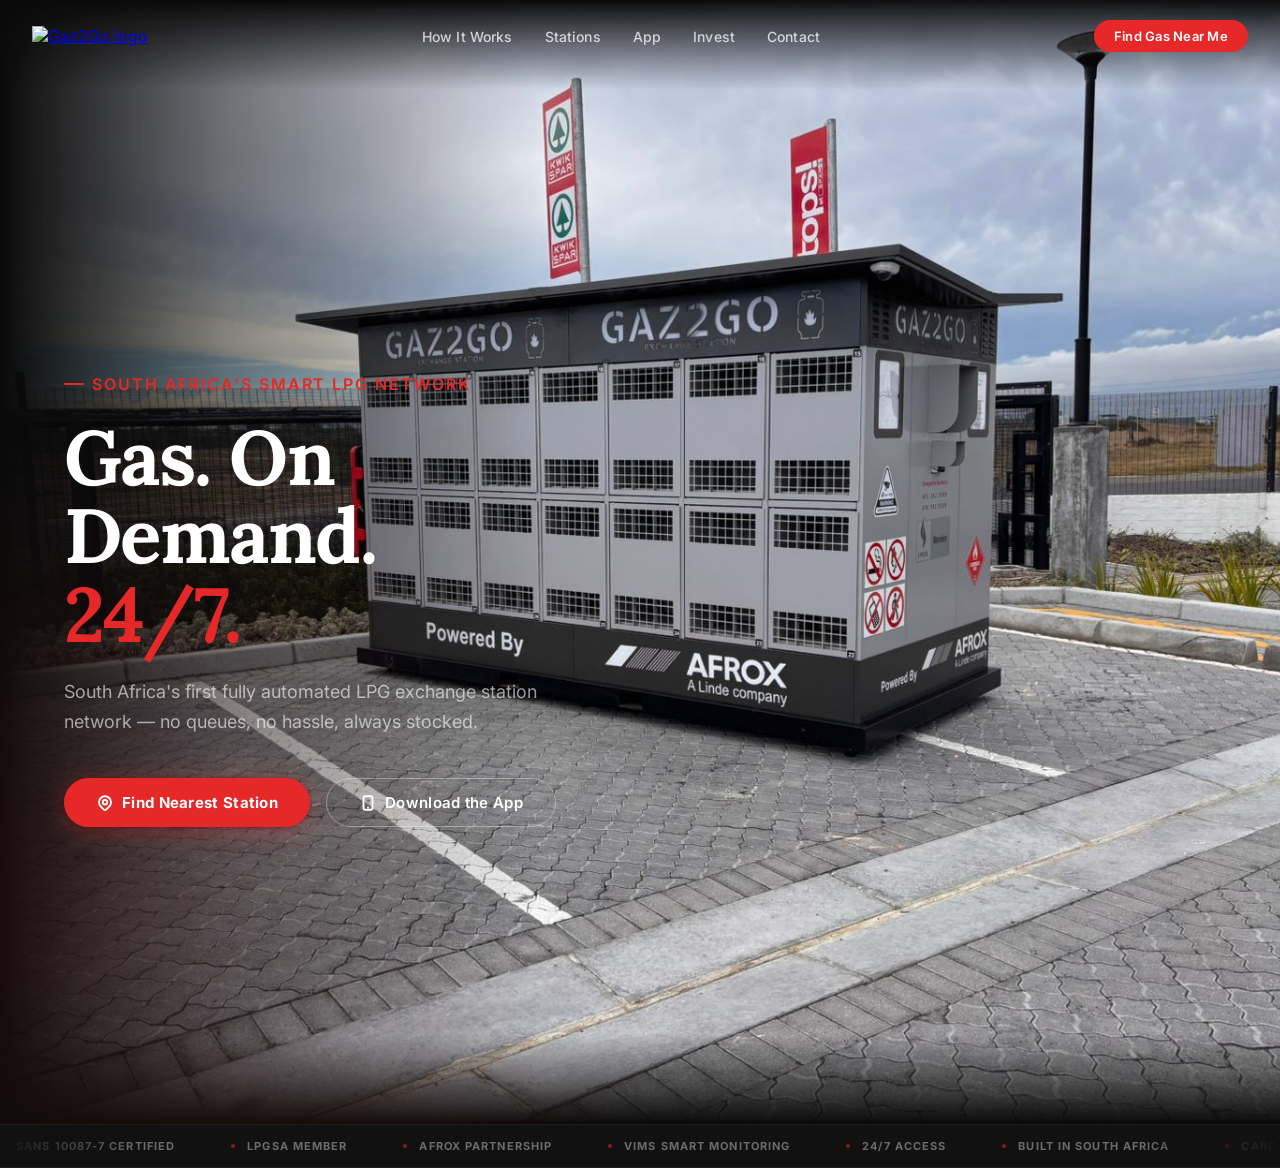
==== commit abd8f48b: "refactor: trim index.html to home page (Hero + Trust strip)" ====
--- a/index.html
+++ b/index.html
@@ -4,7 +4,7 @@
   <meta charset="UTF-8" />
   <meta name="viewport" content="width=device-width, initial-scale=1.0" />
   <title>Gaz2Go | South Africa's Smart LPG Exchange Network</title>
-  <meta name="description" content="South Africa's first fully automated LPG gas exchange station network — no queues, no hassle, always stocked. Find a Gaz2Go near you." />
+  <meta name="description" content="South Africa's first fully automated LPG gas exchange station network — no queues, no hassle, always stocked." />
   <link rel="preconnect" href="https://fonts.googleapis.com" />
   <link rel="preconnect" href="https://fonts.gstatic.com" crossorigin />
   <link href="https://fonts.googleapis.com/css2?family=Inter:wght@300;400;500;600;700;800;900&family=Lora:ital,wght@0,400;0,500;0,600;0,700;1,400;1,700&display=swap" rel="stylesheet" />
@@ -34,7 +34,7 @@
 </head>
 <body>
 
-<!-- SVG defs for noise (referenced in hero) -->
+<!-- SVG defs for noise -->
 <svg width="0" height="0" style="position:absolute">
   <defs>
     <filter id="noise-filter">
@@ -47,23 +47,23 @@
 
 <!-- ─── NAVBAR ─────────────────────────────────────────── -->
 <nav id="navbar">
-  <a href="#hero">
+  <a href="index.html">
     <img
-      src="https://images.groovetech.io/Q6AdZMbL-gtLKjwaKrVaJy5M9BvmSFnjlFCRkEsi7hQ/rs:fit:0:0:0/g:no:0:0/c:0:0/aHR0cHM6Ly9hc3NldHMuZ3Jvb3ZlYXBwcy5jb20vaW1hZ2VzLzVmOWU2ZTRjMzg2ZmQ5MDA2ZmFmM2M5MS8xNzM5MTA2NDEyX0dhczJHT3doaXRlRmluYWxMb2dvMjczMnB4cmVtb3ZlYmcucG5n.webp"
+      src="https://images.groovetech.io/Q6AdZMbL-gtLKjwaKrVaJy5M9BvmSFnjlFCRkEsi7hQ/rs:fit:0:0:0/g:no:0:0/c:0:0/aHR0cHM6Ly9hc3NldHMuZ3Jvb3ZlYXBwcy5jb20vaW1hZ2VzLzVmOWU2ZTRjMzg2ZmQ5MDA2ZmFmM2M5MS8xNzM5MTA2NDEyX0dhejJHT3doaXRlRmluYWxMb2dvMjczMnB4cmVtb3ZlYmcucG5n.webp"
       alt="Gaz2Go logo"
       class="nav-logo"
     />
   </a>
   <nav style="flex:1; display:flex; align-items:center; justify-content:center;">
     <ul class="nav-links">
-      <li><a href="#how">How It Works</a></li>
-      <li><a href="#locations">Locations</a></li>
-      <li><a href="#app">App</a></li>
-      <li><a href="#invest">Invest</a></li>
-      <li><a href="#footer">Contact</a></li>
+      <li><a href="how-it-works.html">How It Works</a></li>
+      <li><a href="stations.html">Stations</a></li>
+      <li><a href="app.html">App</a></li>
+      <li><a href="invest.html">Invest</a></li>
+      <li><a href="invest.html#footer">Contact</a></li>
     </ul>
   </nav>
-  <a href="#locations" class="btn-nav">Find Gas Near Me</a>
+  <a href="stations.html" class="btn-nav">Find Gas Near Me</a>
   <button class="hamburger" id="hamburger" aria-label="Open menu">
     <span></span><span></span><span></span>
   </button>
@@ -71,12 +71,12 @@
 
 <!-- Mobile menu -->
 <div id="mobile-menu">
-  <a href="#how" class="mobile-link">How It Works</a>
-  <a href="#locations" class="mobile-link">Locations</a>
-  <a href="#app" class="mobile-link">App</a>
-  <a href="#invest" class="mobile-link">Invest</a>
-  <a href="#footer" class="mobile-link">Contact</a>
-  <a href="#locations" class="btn-nav">Find Gas Near Me</a>
+  <a href="how-it-works.html" class="mobile-link">How It Works</a>
+  <a href="stations.html" class="mobile-link">Stations</a>
+  <a href="app.html" class="mobile-link">App</a>
+  <a href="invest.html" class="mobile-link">Invest</a>
+  <a href="invest.html#footer" class="mobile-link">Contact</a>
+  <a href="stations.html" class="btn-nav">Find Gas Near Me</a>
 </div>
 
 <!-- ─── HERO ───────────────────────────────────────────── -->
@@ -102,11 +102,11 @@
         South Africa's first fully automated LPG exchange station network — no queues, no hassle, always stocked.
       </p>
       <div class="hero-ctas" data-animate style="--delay:0.3s">
-        <a href="#locations" class="btn-primary">
+        <a href="stations.html" class="btn-primary">
           <svg width="18" height="18" fill="none" viewBox="0 0 24 24" stroke="currentColor" stroke-width="2.5"><path stroke-linecap="round" stroke-linejoin="round" d="M17.657 16.657L13.414 20.9a1.998 1.998 0 01-2.827 0l-4.244-4.243a8 8 0 1111.314 0z"/><path stroke-linecap="round" stroke-linejoin="round" d="M15 11a3 3 0 11-6 0 3 3 0 016 0z"/></svg>
           Find Nearest Station
         </a>
-        <a href="#app" class="btn-secondary">
+        <a href="app.html" class="btn-secondary">
           <svg width="18" height="18" fill="none" viewBox="0 0 24 24" stroke="currentColor" stroke-width="2.5"><path stroke-linecap="round" stroke-linejoin="round" d="M12 18h.01M8 21h8a2 2 0 002-2V5a2 2 0 00-2-2H8a2 2 0 00-2 2v14a2 2 0 002 2z"/></svg>
           Download the App
         </a>
@@ -143,477 +143,6 @@
   </div>
 </div>
 
-<!-- ─── HOW IT WORKS ────────────────────────────────────── -->
-<section id="how">
-  <div class="section-inner">
-    <div class="section-label" data-animate>Simple Process</div>
-    <h2 class="section-title" data-animate style="--delay:0.1s">Three steps to full cylinders.</h2>
-    <p class="section-sub" data-animate style="--delay:0.2s">No memberships, no waiting. Just show up, swap, and go.</p>
-
-    <div class="steps-grid" id="steps-grid">
-      <div class="step-connector"></div>
-      <div class="step-connector c2"></div>
-
-      <div class="step-card" data-animate style="--delay:0.1s">
-        <div class="step-num">01</div>
-        <div class="step-icon">
-          <!-- Mini-map with drop pin -->
-          <svg viewBox="0 0 32 32" fill="none" xmlns="http://www.w3.org/2000/svg">
-            <!-- Street grid -->
-            <line x1="0" y1="11" x2="32" y2="11" stroke="currentColor" stroke-width="1.5" stroke-opacity="0.28"/>
-            <line x1="0" y1="22" x2="32" y2="22" stroke="currentColor" stroke-width="1.5" stroke-opacity="0.28"/>
-            <line x1="9"  y1="0"  x2="9"  y2="32" stroke="currentColor" stroke-width="1.5" stroke-opacity="0.28"/>
-            <line x1="23" y1="0"  x2="23" y2="32" stroke="currentColor" stroke-width="1.5" stroke-opacity="0.28"/>
-            <!-- Pin shadow -->
-            <ellipse cx="16" cy="21.5" rx="3.5" ry="1.2" fill="currentColor" opacity="0.22"/>
-            <!-- Pin teardrop body -->
-            <path d="M16 5C11.9 5 8.5 8.4 8.5 12.5C8.5 18.2 16 21.5 16 21.5C16 21.5 23.5 18.2 23.5 12.5C23.5 8.4 20.1 5 16 5Z" fill="currentColor"/>
-            <!-- Pin inner white ring -->
-            <circle cx="16" cy="12.5" r="3.8" fill="white"/>
-            <!-- Pin centre dot -->
-            <circle cx="16" cy="12.5" r="1.8" fill="currentColor"/>
-          </svg>
-        </div>
-        <div class="step-title">Find your nearest station</div>
-        <div class="step-desc">Use the Gaz2Go app or the map on this page to locate the closest exchange station — available at high-traffic retail sites near you.</div>
-      </div>
-
-      <div class="step-card" data-animate style="--delay:0.2s">
-        <div class="step-num">02</div>
-        <div class="step-icon">
-          <img src="Brand Assets/Handigas Cylinder image.png" alt="Handigas 9kg LPG gas cylinder"/>
-        </div>
-        <div class="step-title">Bring your empty 9kg cylinder</div>
-        <div class="step-desc">Arrive with your empty LPG cylinder. No need to book ahead — our stations are open 24/7, every day of the year.</div>
-      </div>
-
-      <div class="step-card" data-animate style="--delay:0.3s">
-        <div class="step-num">03</div>
-        <div class="step-icon">
-          <!-- Contactless tap-to-pay (card + EMV arcs) -->
-          <svg viewBox="0 0 32 32" fill="none" xmlns="http://www.w3.org/2000/svg">
-            <!-- Card body -->
-            <rect x="1" y="8" width="19" height="13" rx="2.5" fill="currentColor"/>
-            <!-- Magnetic stripe -->
-            <rect x="1" y="12" width="19" height="3.5" fill="currentColor" opacity="0.35"/>
-            <!-- Chip hint -->
-            <rect x="4.5" y="14.5" width="4" height="3" rx="0.8" fill="white" opacity="0.35"/>
-            <!-- Contactless wave 1 (closest) -->
-            <path d="M23 13.8 C23.9 13.8 24.7 14.3 24.7 15 C24.7 15.7 23.9 16.2 23 16.2"
-                  stroke="currentColor" stroke-width="2" stroke-linecap="round" fill="none"/>
-            <!-- Contactless wave 2 (mid) -->
-            <path d="M23 11.2 C26 11.2 28.3 12.9 28.3 15 C28.3 17.1 26 18.8 23 18.8"
-                  stroke="currentColor" stroke-width="2" stroke-linecap="round" fill="none"/>
-            <!-- Contactless wave 3 (outer) -->
-            <path d="M23 8.5 C27.8 8.5 31.5 11.4 31.5 15 C31.5 18.6 27.8 21.5 23 21.5"
-                  stroke="currentColor" stroke-width="2" stroke-linecap="round" fill="none"/>
-          </svg>
-        </div>
-        <div class="step-title">Swap, pay, done</div>
-        <div class="step-desc">Load your empty, retrieve a full cylinder, and pay via card or the app. The whole process takes under two minutes.</div>
-      </div>
-    </div>
-
-    <!-- ─── YouTube demo ──────────────────────────────────── -->
-    <div style="margin-top:4rem;" data-animate style="--delay:0.2s">
-      <div style="font-size:1rem;font-weight:600;letter-spacing:0.12em;text-transform:uppercase;color:var(--accent);margin-bottom:0.875rem;display:flex;align-items:center;gap:0.5rem;">
-        <span style="display:inline-block;width:20px;height:2px;background:var(--accent);border-radius:2px;"></span>
-        See It In Action
-      </div>
-      <h3 style="font-size:clamp(1.5rem,3vw,2rem);font-weight:800;letter-spacing:-0.03em;color:#fff;margin-bottom:2rem;">Gaz2Go Exchange Station</h3>
-      <div style="position:relative;width:100%;padding-bottom:56.25%;border-radius:16px;overflow:hidden;border:1px solid rgba(255,255,255,0.08);box-shadow:0 0 0 1px rgba(230,40,40,0.1),0 0 80px rgba(230,40,40,0.07),0 32px 80px rgba(0,0,0,0.6);">
-        <iframe
-          src="https://www.youtube.com/embed/_PrDpp7HAtg"
-          title="Gaz2Go — How the LPG exchange machine works"
-          allow="accelerometer; autoplay; clipboard-write; encrypted-media; gyroscope; picture-in-picture; web-share"
-          allowfullscreen
-          style="position:absolute;inset:0;width:100%;height:100%;border:0;"
-          loading="lazy"
-        ></iframe>
-      </div>
-    </div>
-  </div>
-</section>
-
-<!-- ─── EXCHANGE STATION SHOWCASE ──────────────────────── -->
-<section id="showcase">
-  <div class="showcase-hero">
-    <img
-      src="Brand Assets/WhatsApp Image 2026-06-09 at 10.44.38.jpeg"
-      alt="Gaz2Go exchange station — full unit showing gas cylinder locker bays, GAZ2GO exchange station signage, and AFROX partnership branding"
-      class="showcase-bg"
-    />
-    <div class="showcase-overlay"></div>
-    <div class="showcase-content">
-      <div class="section-label" data-animate>The Hardware</div>
-      <h2 class="section-title" data-animate style="--delay:0.1s">Built for South Africa.<br/>Engineered for reliability.</h2>
-      <div class="showcase-chips" data-animate style="--delay:0.2s">
-        <span class="chip"><span class="chip-dot"></span>24/7 Access</span>
-        <span class="chip"><span class="chip-dot"></span>SANS 10087-7 Certified</span>
-        <span class="chip"><span class="chip-dot"></span>LPGSA Member</span>
-        <span class="chip"><span class="chip-dot"></span>VIMS Smart Monitoring</span>
-        <span class="chip"><span class="chip-dot"></span>Card &amp; Digital Payments</span>
-        <span class="chip"><span class="chip-dot"></span>Built in South Africa</span>
-      </div>
-      <p class="showcase-copy" data-animate style="--delay:0.3s">
-        Our exchange stations are weather-hardened, SANS-certified, and built with integrated gas detectors, night cameras, and our proprietary VIMS (Vending Inventory Management System) — fully monitored in real time, 24 hours a day.
-      </p>
-    </div>
-  </div>
-  <!-- Gallery header bar -->
-  <div style="background:#0d0d0d;padding:2.5rem 2rem 1.5rem;">
-    <div style="max-width:1280px;margin:0 auto;display:flex;align-items:center;justify-content:space-between;flex-wrap:wrap;gap:1rem;">
-      <div>
-        <div style="font-size:1rem;font-weight:600;letter-spacing:0.12em;text-transform:uppercase;color:var(--accent);margin-bottom:0.5rem;display:flex;align-items:center;gap:0.5rem;">
-          <span style="width:20px;height:2px;background:var(--accent);display:inline-block;border-radius:2px;"></span>
-          Live Deployments
-        </div>
-      </div>
-      <div style="display:flex;align-items:center;gap:0.625rem;">
-        <div style="width:8px;height:8px;background:#4ade80;border-radius:50%;box-shadow:0 0 8px rgba(74,222,128,0.75);animation:pulse-ring 2.4s ease-out infinite;"></div>
-        <span style="font-size:0.8125rem;font-weight:600;color:rgba(255,255,255,0.55);">All stations live</span>
-      </div>
-    </div>
-  </div>
-
-  <!-- 3-column location gallery -->
-  <div class="showcase-gallery showcase-gallery--3col" style="gap:3px;">
-    <div class="showcase-thumb" style="aspect-ratio:4/5;position:relative;">
-      <img
-        src="Brand Assets/kwikspar paarl machine.jpeg"
-        alt="Gaz2Go exchange station at Kwikspar Paarl"
-      />
-      <div class="showcase-loc-label">
-        <span class="showcase-loc-dot"></span>Kwikspar Paarl
-      </div>
-    </div>
-    <div class="showcase-thumb" style="aspect-ratio:4/5;position:relative;">
-      <img
-        src="Brand Assets/laborie machine.jpeg"
-        alt="Gaz2Go exchange station at Laborie"
-      />
-      <div class="showcase-loc-label">
-        <span class="showcase-loc-dot"></span>Laborie Centre
-      </div>
-    </div>
-    <div class="showcase-thumb" style="aspect-ratio:4/5;position:relative;">
-      <img
-        src="Brand Assets/Wood drive machine.jpeg"
-        alt="Gaz2Go exchange station at Wood Drive"
-      />
-      <div class="showcase-loc-label">
-        <span class="showcase-loc-dot"></span>Wood Drive Lifestyle Centre
-      </div>
-    </div>
-  </div>
-</section>
-
-<!-- ─── LOCATIONS MAP ───────────────────────────────────── -->
-<section id="locations">
-  <div class="section-inner">
-    <div class="section-label" data-animate>Network</div>
-    <h2 class="section-title" data-animate style="--delay:0.1s">Find Gaz2Go Near You</h2>
-    <p class="section-sub" data-animate style="--delay:0.2s">
-      Stations are located at high-traffic retail sites across South Africa. More locations launching monthly.
-    </p>
-
-    <div class="map-frame" data-animate style="--delay:0.3s">
-      <iframe
-        src="https://www.google.com/maps/d/u/0/embed?mid=1ffemg7c5GfL9JrUKt-wX4DS8JNWyeYw&ehbc=2E312F&noprof=1"
-        allowfullscreen
-        loading="lazy"
-        title="Gaz2Go station locations map"
-      ></iframe>
-    </div>
-
-    <div class="stations-grid" id="stations-grid">
-      <!-- Rendered by JS from STATIONS array -->
-    </div>
-  </div>
-</section>
-
-<!-- ─── APP DOWNLOAD ────────────────────────────────────── -->
-<section id="app">
-  <div class="section-inner">
-    <div class="app-inner">
-      <div>
-        <div class="section-label" data-animate>Mobile App</div>
-        <h2 class="section-title" data-animate style="--delay:0.1s">Gas at Your Fingertips</h2>
-        <p class="section-sub" data-animate style="--delay:0.2s">
-          The Gaz2Go app lets you find your nearest exchange station, check stock availability, and get notified when cylinders are ready — all in real time.
-        </p>
-        <!-- TODO: Replace href="#" with actual App Store URL when live -->
-        <!-- TODO: Replace href="#" with actual Google Play URL when live -->
-        <div class="app-store-btns" data-animate style="--delay:0.3s">
-          <a href="#" class="store-btn store-btn-apple" id="apple-store-btn">
-            <!-- Apple logo — white on black -->
-            <svg viewBox="0 0 24 24" fill="#ffffff"><path d="M18.71 19.5c-.83 1.24-1.71 2.45-3.05 2.47-1.34.03-1.77-.79-3.29-.79-1.53 0-2 .77-3.27.82-1.31.05-2.3-1.32-3.14-2.53C4.25 17 2.94 12.45 4.7 9.39c.87-1.52 2.43-2.48 4.12-2.51 1.28-.02 2.5.87 3.29.87.78 0 2.26-1.07 3.8-.91.65.03 2.47.26 3.64 1.98-.09.06-2.17 1.28-2.15 3.81.03 3.02 2.65 4.03 2.68 4.04-.03.07-.42 1.44-1.38 2.83M13 3.5c.73-.83 1.94-1.46 2.94-1.5.13 1.17-.34 2.35-1.04 3.19-.69.85-1.83 1.51-2.95 1.42-.15-1.15.41-2.35 1.05-3.11z"/></svg>
-            <div class="store-btn-text">
-              <small>Download on the</small>
-              <strong>App Store</strong>
-            </div>
-          </a>
-          <a href="#" class="store-btn store-btn-google" id="play-store-btn">
-            <!-- Google Play logo — official 4-colour -->
-            <svg viewBox="0 0 24 24" width="28" height="28">
-              <path fill="#34A853" d="M3.18 23.76c.31.17.67.22 1.05.1l.07-.04L14.76 12 10.3 7.54 3.18 23.76z"/>
-              <path fill="#FBBC04" d="M20.8 13.06l-2.9-1.66-3.27 3.27 3.27 3.28 2.9-1.67c.83-.48.83-1.74 0-2.22z"/>
-              <path fill="#4285F4" d="M4.11.3L4.04.26C3.67.13 3.31.2 3 .36L13.72 11.1l4.46-4.46L4.11.3z"/>
-              <path fill="#EA4335" d="M2.18 1.47C2.07 1.7 2 1.97 2 2.28v19.44c0 .31.07.58.18.81l.1.09 10.89-10.9v-.22L2.18 1.47z"/>
-            </svg>
-            <div class="store-btn-text">
-              <small>Get it on</small>
-              <strong>Google Play</strong>
-            </div>
-          </a>
-        </div>
-      </div>
-      <div class="phone-mockup" data-animate style="--delay:0.2s">
-        <div class="phone-frame">
-          <div class="phone-notch"></div>
-          <div class="phone-screen">
-            <!-- App header row -->
-            <div style="display:flex;align-items:center;justify-content:space-between;margin-bottom:0.75rem;">
-              <div>
-                <div class="phone-bar accent" style="width:54px;margin-bottom:4px;"></div>
-                <div class="phone-bar short" style="width:36px;height:6px;opacity:0.4;"></div>
-              </div>
-              <div style="width:22px;height:22px;background:rgba(230,40,40,0.18);border-radius:50%;border:1px solid rgba(230,40,40,0.35);"></div>
-            </div>
-            <!-- Nearest station card -->
-            <div style="background:rgba(230,40,40,0.08);border:1px solid rgba(230,40,40,0.22);border-radius:8px;padding:0.5rem 0.625rem;margin-bottom:0.5rem;display:flex;align-items:center;gap:0.5rem;">
-              <div style="width:26px;height:26px;background:rgba(230,40,40,0.22);border-radius:6px;flex-shrink:0;"></div>
-              <div style="flex:1;min-width:0;">
-                <div class="phone-bar" style="width:80%;height:7px;margin-bottom:3px;background:rgba(255,255,255,0.14);border-radius:4px;"></div>
-                <div class="phone-bar" style="width:55%;height:5px;background:rgba(255,255,255,0.07);border-radius:4px;"></div>
-              </div>
-              <div style="width:7px;height:7px;background:#4ade80;border-radius:50%;box-shadow:0 0 6px rgba(74,222,128,0.7);flex-shrink:0;"></div>
-            </div>
-            <!-- Static map illustration with pin -->
-            <div style="flex:1;border-radius:10px;overflow:hidden;position:relative;min-height:0;">
-              <svg viewBox="0 0 200 180" xmlns="http://www.w3.org/2000/svg" style="width:100%;height:100%;display:block;">
-                <!-- Map base -->
-                <rect width="200" height="180" fill="#ede8e0"/>
-                <!-- Green areas / parks -->
-                <rect x="0" y="82" width="54" height="52" fill="#c6ddb8" rx="2"/>
-                <rect x="148" y="0" width="52" height="36" fill="#c6ddb8" rx="2"/>
-                <!-- Building blocks -->
-                <rect x="63"  y="7"   width="30" height="22" fill="#d2c9c0" rx="1"/>
-                <rect x="98"  y="7"   width="38" height="22" fill="#d2c9c0" rx="1"/>
-                <rect x="63"  y="50"  width="30" height="22" fill="#d2c9c0" rx="1"/>
-                <rect x="98"  y="50"  width="38" height="22" fill="#d2c9c0" rx="1"/>
-                <rect x="63"  y="112" width="30" height="26" fill="#d2c9c0" rx="1"/>
-                <rect x="98"  y="112" width="38" height="26" fill="#d2c9c0" rx="1"/>
-                <rect x="148" y="50"  width="52" height="28" fill="#d2c9c0" rx="1"/>
-                <rect x="148" y="90"  width="52" height="30" fill="#d2c9c0" rx="1"/>
-                <rect x="8"   y="7"   width="50" height="28" fill="#d2c9c0" rx="1"/>
-                <rect x="8"   y="48"  width="45" height="24" fill="#d2c9c0" rx="1"/>
-                <rect x="8"   y="140" width="50" height="33" fill="#d2c9c0" rx="1"/>
-                <rect x="63"  y="148" width="68" height="25" fill="#d2c9c0" rx="1"/>
-                <rect x="148" y="134" width="52" height="39" fill="#d2c9c0" rx="1"/>
-                <!-- Horizontal roads -->
-                <rect x="0" y="37"  width="200" height="9" fill="#ffffff"/>
-                <rect x="0" y="78"  width="200" height="6" fill="#ffffff"/>
-                <rect x="0" y="108" width="200" height="6" fill="#ffffff"/>
-                <rect x="0" y="140" width="200" height="6" fill="#ffffff"/>
-                <!-- Vertical roads -->
-                <rect x="0"   y="0" width="6" height="180" fill="#ffffff"/>
-                <rect x="58"  y="0" width="5" height="180" fill="#ffffff"/>
-                <rect x="96"  y="0" width="5" height="180" fill="#ffffff"/>
-                <rect x="144" y="0" width="6" height="180" fill="#ffffff"/>
-                <rect x="194" y="0" width="6" height="180" fill="#ffffff"/>
-                <!-- Main road highlight (yellow) -->
-                <rect x="0"  y="37" width="200" height="9" fill="#f7c948" opacity="0.45"/>
-                <rect x="58" y="0"  width="5" height="180" fill="#f7c948" opacity="0.25"/>
-                <!-- Pin shadow -->
-                <ellipse cx="100" cy="78" rx="7" ry="2.5" fill="rgba(0,0,0,0.22)"/>
-                <!-- Pin teardrop -->
-                <path d="M100 44 C89 44 82 52 82 61 C82 73 100 78 100 78 C100 78 118 73 118 61 C118 52 111 44 100 44 Z" fill="#e62828"/>
-                <!-- Pin inner white circle -->
-                <circle cx="100" cy="61" r="6.5" fill="white"/>
-                <!-- Pin centre dot -->
-                <circle cx="100" cy="61" r="3.5" fill="#e62828"/>
-              </svg>
-            </div>
-            <!-- CTA button -->
-            <div style="margin-top:0.5rem;background:rgba(230,40,40,0.9);border-radius:8px;padding:0.45rem;text-align:center;font-size:0.55rem;font-weight:800;color:#fff;letter-spacing:0.08em;text-transform:uppercase;">SWAP GAS NOW</div>
-          </div>
-        </div>
-      </div>
-    </div>
-  </div>
-</section>
-
-<!-- ─── WHY GAZ2GO ──────────────────────────────────────── -->
-<section id="why">
-  <div class="section-inner">
-    <div class="section-label" data-animate>Why Choose Us</div>
-    <h2 class="section-title" data-animate style="--delay:0.1s">The smarter way to get gas.</h2>
-    <p class="section-sub" data-animate style="--delay:0.2s">Every station is built, certified, and monitored to the same exacting standard.</p>
-
-    <div class="cards-grid">
-      <div class="feature-card" data-animate style="--delay:0.05s">
-        <div class="card-icon">
-          <svg fill="none" viewBox="0 0 24 24" stroke="currentColor" stroke-width="2"><circle cx="12" cy="12" r="10"/><path stroke-linecap="round" stroke-linejoin="round" d="M12 6v6l4 2"/></svg>
-        </div>
-        <div class="card-title">Always Accessible</div>
-        <div class="card-desc">Every station operates 24 hours a day, 7 days a week — no public holidays, no closing time.</div>
-      </div>
-      <div class="feature-card" data-animate style="--delay:0.1s">
-        <div class="card-icon">
-          <svg fill="none" viewBox="0 0 24 24" stroke="currentColor" stroke-width="2"><path stroke-linecap="round" stroke-linejoin="round" d="M4 4v5h.582m15.356 2A8.001 8.001 0 004.582 9m0 0H9m11 11v-5h-.581m0 0a8.003 8.003 0 01-15.357-2m15.357 2H15"/></svg>
-        </div>
-        <div class="card-title">Hassle-Free Swaps</div>
-        <div class="card-desc">Drop your empty, take a full. No gas decanting, no waiting for a staff member — the whole process takes under two minutes.</div>
-      </div>
-      <div class="feature-card" data-animate style="--delay:0.15s">
-        <div class="card-icon">
-          <svg fill="none" viewBox="0 0 24 24" stroke="currentColor" stroke-width="2"><path stroke-linecap="round" stroke-linejoin="round" d="M9 12l2 2 4-4m5.618-4.016A11.955 11.955 0 0112 2.944a11.955 11.955 0 01-8.618 3.04A12.02 12.02 0 003 9c0 5.591 3.824 10.29 9 11.622 5.176-1.332 9-6.03 9-11.622 0-1.042-.133-2.052-.382-3.016z"/></svg>
-        </div>
-        <div class="card-title">SANS Certified Safety</div>
-        <div class="card-desc">Fully certified to SANS 10087-7 and LPGSA member standards. Integrated gas detectors and night cameras on every unit.</div>
-      </div>
-      <div class="feature-card" data-animate style="--delay:0.2s">
-        <div class="card-icon">
-          <svg fill="none" viewBox="0 0 24 24" stroke="currentColor" stroke-width="2"><path stroke-linecap="round" stroke-linejoin="round" d="M3.055 11H5a2 2 0 012 2v1a2 2 0 002 2 2 2 0 012 2v2.945M8 3.935V5.5A2.5 2.5 0 0010.5 8h.5a2 2 0 012 2 2 2 0 104 0 2 2 0 012-2h1.064M15 20.488V18a2 2 0 012-2h3.064M21 12a9 9 0 11-18 0 9 9 0 0118 0z"/></svg>
-        </div>
-        <div class="card-title">Eco-Friendly</div>
-        <div class="card-desc">LPG burns significantly cleaner than wood or coal. Cylinder exchange eliminates single-use packaging and reduces transport emissions.</div>
-      </div>
-      <div class="feature-card" data-animate style="--delay:0.25s">
-        <div class="card-icon">
-          <svg fill="none" viewBox="0 0 24 24" stroke="currentColor" stroke-width="2"><path stroke-linecap="round" stroke-linejoin="round" d="M9 19v-6a2 2 0 00-2-2H5a2 2 0 00-2 2v6a2 2 0 002 2h2a2 2 0 002-2zm0 0V9a2 2 0 012-2h2a2 2 0 012 2v10m-6 0a2 2 0 002 2h2a2 2 0 002-2m0 0V5a2 2 0 012-2h2a2 2 0 012 2v14a2 2 0 01-2 2h-2a2 2 0 01-2-2z"/></svg>
-        </div>
-        <div class="card-title">VIMS Smart Monitoring</div>
-        <div class="card-desc">Our proprietary Vending Inventory Management System tracks stock levels, transactions, and station health in real time — remotely.</div>
-      </div>
-      <div class="feature-card" data-animate style="--delay:0.3s">
-        <div class="card-icon">
-          <svg fill="none" viewBox="0 0 24 24" stroke="currentColor" stroke-width="2"><path stroke-linecap="round" stroke-linejoin="round" d="M16 7a4 4 0 11-8 0 4 4 0 018 0zM12 14a7 7 0 00-7 7h14a7 7 0 00-7-7z"/></svg>
-        </div>
-        <div class="card-title">Self-Service 24/7</div>
-        <div class="card-desc">No staff required. No membership needed. Just a valid payment method and an empty cylinder.</div>
-      </div>
-    </div>
-  </div>
-</section>
-
-<!-- ─── INVEST / PARTNER ────────────────────────────────── -->
-<section id="invest">
-  <div class="section-inner">
-    <div class="invest-inner">
-      <div>
-        <div class="section-label" data-animate>Ownership</div>
-        <div class="notice-pill" data-animate style="--delay:0.05s">
-          <svg width="14" height="14" fill="none" viewBox="0 0 24 24" stroke="currentColor" stroke-width="2.5"><path stroke-linecap="round" stroke-linejoin="round" d="M12 8v4l3 3m6-3a9 9 0 11-18 0 9 9 0 0118 0z"/></svg>
-          No franchise opportunities until 2027
-        </div>
-        <h2 class="section-title" data-animate style="--delay:0.1s">Own a Gaz2Go Station</h2>
-        <p class="section-sub" data-animate style="--delay:0.2s">
-          We're building South Africa's most trusted gas network. If you want to be part of it when doors open, register your interest now — and be first in line.
-        </p>
-        <a href="mailto:wayne@gaz2go.co.za?subject=Gaz2Go Investment Interest" class="btn-primary" style="margin-top:2rem; display:inline-flex;" data-animate style="--delay:0.3s">
-          Register Interest
-          <svg width="16" height="16" fill="none" viewBox="0 0 24 24" stroke="currentColor" stroke-width="2.5"><path stroke-linecap="round" stroke-linejoin="round" d="M14 5l7 7m0 0l-7 7m7-7H3"/></svg>
-        </a>
-      </div>
-      <div class="stats-grid" data-animate style="--delay:0.2s">
-        <div class="stat-cell">
-          <div class="stat-value">18–24M</div>
-          <div class="stat-label">Month ROI Timeline</div>
-        </div>
-        <div class="stat-cell">
-          <div class="stat-value">Zero</div>
-          <div class="stat-label">Inventory Management Required</div>
-        </div>
-        <div class="stat-cell">
-          <div class="stat-value">Live</div>
-          <div class="stat-label">Real-Time Sales Tracking via VIMS</div>
-        </div>
-        <div class="stat-cell">
-          <div class="stat-value">Afrox</div>
-          <div class="stat-label">Backed by a Linde Company</div>
-        </div>
-      </div>
-    </div>
-  </div>
-</section>
-
-<!-- ─── PRE-FOOTER CTA BANNER ───────────────────────────── -->
-<section id="cta-banner">
-  <div class="cta-banner-inner">
-    <div class="section-label" data-animate>Get Started</div>
-    <h2 class="section-title" data-animate style="--delay:0.1s">Never run out of gas again.</h2>
-    <p class="cta-banner-sub" data-animate style="--delay:0.2s">Join the network. Swap in under two minutes, any time of day — at a station near you.</p>
-    <div class="cta-banner-actions" data-animate style="--delay:0.3s">
-      <a href="#locations" class="btn-primary">
-        <svg width="18" height="18" fill="none" viewBox="0 0 24 24" stroke="currentColor" stroke-width="2.5"><path stroke-linecap="round" stroke-linejoin="round" d="M17.657 16.657L13.414 20.9a1.998 1.998 0 01-2.827 0l-4.244-4.243a8 8 0 1111.314 0z"/><path stroke-linecap="round" stroke-linejoin="round" d="M15 11a3 3 0 11-6 0 3 3 0 016 0z"/></svg>
-        Find Nearest Station
-      </a>
-      <a href="#app" class="btn-secondary">
-        <svg width="18" height="18" fill="none" viewBox="0 0 24 24" stroke="currentColor" stroke-width="2.5"><path stroke-linecap="round" stroke-linejoin="round" d="M12 18h.01M8 21h8a2 2 0 002-2V5a2 2 0 00-2-2H8a2 2 0 00-2 2v14a2 2 0 002 2z"/></svg>
-        Download App
-      </a>
-    </div>
-  </div>
-</section>
-
-<!-- ─── FOOTER / CONTACT ────────────────────────────────── -->
-<footer id="footer">
-  <div class="footer-grid">
-    <div>
-      <img
-        src="https://images.groovetech.io/Q6AdZMbL-gtLKjwaKrVaJy5M9BvmSFnjlFCRkEsi7hQ/rs:fit:0:0:0/g:no:0:0/c:0:0/aHR0cHM6Ly9hc3NldHMuZ3Jvb3ZlYXBwcy5jb20vaW1hZ2VzLzVmOWU2ZTRjMzg2ZmQ5MDA2ZmFmM2M5MS8xNzM5MTA2NDEyX0dhczJHT3doaXRlRmluYWxMb2dvMjczMnB4cmVtb3ZlYmcucG5n.webp"
-        alt="Gaz2Go"
-        class="footer-logo"
-      />
-      <p class="footer-tagline">South Africa's first fully automated LPG exchange station network. Gas, on demand, 24/7.</p>
-      <p class="footer-tagline" style="margin-top:0.75rem; font-size:0.8125rem;">Sli Investment Holdings Pty Ltd</p>
-      <div class="footer-social">
-        <!-- Instagram -->
-        <a href="#" class="social-btn" aria-label="Instagram">
-          <svg viewBox="0 0 24 24" fill="none" stroke="currentColor" stroke-width="2" stroke-linecap="round" stroke-linejoin="round"><rect x="2" y="2" width="20" height="20" rx="5" ry="5"/><path d="M16 11.37A4 4 0 1112.63 8 4 4 0 0116 11.37z"/><line x1="17.5" y1="6.5" x2="17.51" y2="6.5"/></svg>
-        </a>
-        <!-- Facebook -->
-        <a href="#" class="social-btn" aria-label="Facebook">
-          <svg viewBox="0 0 24 24" fill="currentColor"><path d="M18 2h-3a5 5 0 00-5 5v3H7v4h3v8h4v-8h3l1-4h-4V7a1 1 0 011-1h3z"/></svg>
-        </a>
-      </div>
-    </div>
-    <div>
-      <div class="footer-h">Contact</div>
-      <div class="contact-item">
-        <span class="contact-name">Wayne Barr</span>
-        <span class="contact-detail"><a href="tel:+27662954333">+27 (0)66 295 4333</a></span>
-      </div>
-      <div class="contact-item">
-        <span class="contact-name">Brett Botten</span>
-        <span class="contact-detail"><a href="tel:+27824900555">+27 (0)82 490 0555</a></span>
-      </div>
-      <div class="contact-item">
-        <span class="contact-name">Frank Manson</span>
-        <span class="contact-detail"><a href="tel:+27828757983">+27 (0)82 875 7983</a></span>
-      </div>
-      <div class="footer-address">
-        11 Grayhawk Crescent, Westwood,<br/>
-        Sunningdale, Cape Town, 7441
-      </div>
-    </div>
-    <div>
-      <div class="footer-h">Legal</div>
-      <ul class="footer-links">
-        <li><a href="#">Terms of Use</a></li>
-        <li><a href="#">Privacy Policy</a></li>
-        <li><a href="#">Disclaimer</a></li>
-      </ul>
-    </div>
-  </div>
-  <div class="footer-bottom">
-    <span class="footer-copy">&copy; 2026 Sli Investment Holdings Pty Ltd. All rights reserved.</span>
-    <span class="footer-copy">Powered by Afrox, a Linde company.</span>
-  </div>
-</footer>
-
 <!-- ─── JAVASCRIPT ──────────────────────────────────────── -->
 <script src="main.js"></script>
 </body>
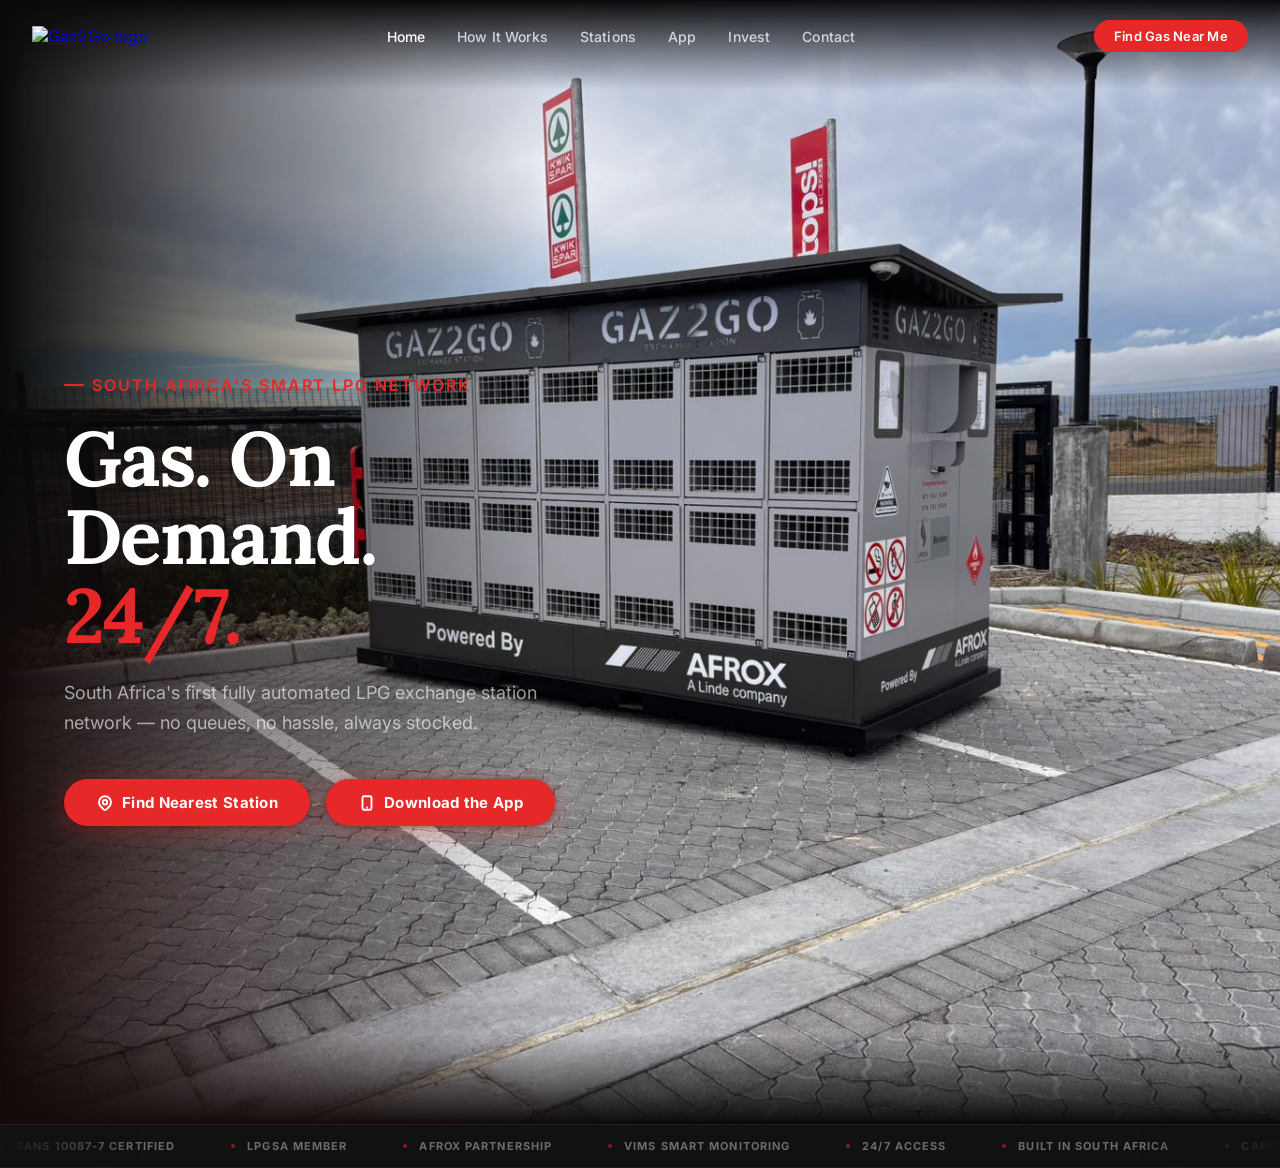
==== commit 6754798f: "feat: add real stations, Find Gas modal, app screenshot, and nav/copy updates - Add 16 live station " ====
--- a/index.html
+++ b/index.html
@@ -49,13 +49,14 @@
 <nav id="navbar">
   <a href="index.html">
     <img
-      src="https://images.groovetech.io/Q6AdZMbL-gtLKjwaKrVaJy5M9BvmSFnjlFCRkEsi7hQ/rs:fit:0:0:0/g:no:0:0/c:0:0/aHR0cHM6Ly9hc3NldHMuZ3Jvb3ZlYXBwcy5jb20vaW1hZ2VzLzVmOWU2ZTRjMzg2ZmQ5MDA2ZmFmM2M5MS8xNzM5MTA2NDEyX0dhejJHT3doaXRlRmluYWxMb2dvMjczMnB4cmVtb3ZlYmcucG5n.webp"
+      src="https://images.groovetech.io/Q6AdZMbL-gtLKjwaKrVaJy5M9BvmSFnjlFCRkEsi7hQ/rs:fit:0:0:0/g:no:0:0/c:0:0/aHR0cHM6Ly9hc3NldHMuZ3Jvb3ZlYXBwcy5jb20vaW1hZ2VzLzVmOWU2ZTRjMzg2ZmQ5MDA2ZmFmM2M5MS8xNzM5MTA2NDEyX0dhczJHT3doaXRlRmluYWxMb2dvMjczMnB4cmVtb3ZlYmcucG5n.webp"
       alt="Gaz2Go logo"
       class="nav-logo"
     />
   </a>
   <nav style="flex:1; display:flex; align-items:center; justify-content:center;">
     <ul class="nav-links">
+      <li><a href="index.html">Home</a></li>
       <li><a href="how-it-works.html">How It Works</a></li>
       <li><a href="stations.html">Stations</a></li>
       <li><a href="app.html">App</a></li>
@@ -71,6 +72,7 @@
 
 <!-- Mobile menu -->
 <div id="mobile-menu">
+  <a href="index.html" class="mobile-link">Home</a>
   <a href="how-it-works.html" class="mobile-link">How It Works</a>
   <a href="stations.html" class="mobile-link">Stations</a>
   <a href="app.html" class="mobile-link">App</a>
@@ -102,11 +104,11 @@
         South Africa's first fully automated LPG exchange station network — no queues, no hassle, always stocked.
       </p>
       <div class="hero-ctas" data-animate style="--delay:0.3s">
-        <a href="stations.html" class="btn-primary">
+        <a href="#" class="btn-primary" data-find-gas>
           <svg width="18" height="18" fill="none" viewBox="0 0 24 24" stroke="currentColor" stroke-width="2.5"><path stroke-linecap="round" stroke-linejoin="round" d="M17.657 16.657L13.414 20.9a1.998 1.998 0 01-2.827 0l-4.244-4.243a8 8 0 1111.314 0z"/><path stroke-linecap="round" stroke-linejoin="round" d="M15 11a3 3 0 11-6 0 3 3 0 016 0z"/></svg>
           Find Nearest Station
         </a>
-        <a href="app.html" class="btn-secondary">
+        <a href="app.html" class="btn-primary">
           <svg width="18" height="18" fill="none" viewBox="0 0 24 24" stroke="currentColor" stroke-width="2.5"><path stroke-linecap="round" stroke-linejoin="round" d="M12 18h.01M8 21h8a2 2 0 002-2V5a2 2 0 00-2-2H8a2 2 0 00-2 2v14a2 2 0 002 2z"/></svg>
           Download the App
         </a>
--- a/style.css
+++ b/style.css
@@ -698,7 +698,7 @@
   padding-bottom: 4rem;
   border-bottom: 1px solid rgba(255,255,255,0.07);
 }
-.footer-logo { height: 32px; object-fit: contain; margin-bottom: 1rem; }
+.footer-logo { height: 64px; object-fit: contain; margin-bottom: 1rem; }
 .footer-tagline { font-size: 0.9rem; color: rgba(255,255,255,0.45); line-height: 1.65; max-width: 280px; }
 .footer-social { display: flex; gap: 0.75rem; margin-top: 1.5rem; }
 .social-btn {
@@ -712,6 +712,12 @@
   transition: background 0.2s, color 0.2s;
 }
 .social-btn:hover { background: rgba(255,255,255,0.12); color: #fff; }
+.social-btn--instagram { color: #E1306C; border-color: rgba(225,48,108,0.3); }
+.social-btn--instagram:hover { background: rgba(225,48,108,0.12); color: #E1306C; border-color: rgba(225,48,108,0.5); }
+.social-btn--facebook { color: #1877F2; border-color: rgba(24,119,242,0.3); }
+.social-btn--facebook:hover { background: rgba(24,119,242,0.12); color: #1877F2; border-color: rgba(24,119,242,0.5); }
+.social-btn--youtube { color: #FF0000; border-color: rgba(255,0,0,0.3); }
+.social-btn--youtube:hover { background: rgba(255,0,0,0.12); color: #FF0000; border-color: rgba(255,0,0,0.5); }
 .social-btn svg { width: 18px; height: 18px; }
 .footer-h { font-size: 0.75rem; font-weight: 700; letter-spacing: 0.1em; text-transform: uppercase; color: rgba(255,255,255,0.35); margin-bottom: 1.25rem; }
 .contact-item { display: flex; flex-direction: column; gap: 0.125rem; margin-bottom: 1.25rem; }
@@ -1058,3 +1064,273 @@
   width: 28px;
 }
 .viewer-track-label.right { text-align: right; }
+
+/* ─── Find Gas Near Me Modal ───────────────────────────── */
+#fg-overlay {
+  position: fixed;
+  inset: 0;
+  background: rgba(0,0,0,0.72);
+  backdrop-filter: blur(10px);
+  -webkit-backdrop-filter: blur(10px);
+  z-index: 500;
+  display: flex;
+  align-items: center;
+  justify-content: center;
+  padding: 1.5rem;
+  opacity: 0;
+  pointer-events: none;
+  transition: opacity 0.22s ease;
+}
+#fg-overlay.open {
+  opacity: 1;
+  pointer-events: auto;
+}
+#fg-modal {
+  background: #141414;
+  border: 1px solid rgba(255,255,255,0.09);
+  border-radius: 22px;
+  width: 100%;
+  max-width: 560px;
+  position: relative;
+  transform: translateY(18px) scale(0.98);
+  transition: transform 0.25s ease;
+  max-height: 88vh;
+  overflow: hidden;
+  box-shadow: 0 40px 100px rgba(0,0,0,0.7), 0 0 0 1px rgba(255,255,255,0.04);
+}
+#fg-scroll {
+  overflow-y: auto;
+  max-height: 88vh;
+  padding: 2.5rem 2.5rem 2rem;
+}
+#fg-overlay.open #fg-modal {
+  transform: translateY(0) scale(1);
+}
+#fg-close {
+  position: absolute;
+  top: 1.125rem;
+  right: 1.125rem;
+  background: rgba(255,255,255,0.07);
+  border: 1px solid rgba(255,255,255,0.1);
+  border-radius: 9px;
+  width: 34px;
+  height: 34px;
+  display: flex;
+  align-items: center;
+  justify-content: center;
+  color: rgba(255,255,255,0.55);
+  cursor: pointer;
+  transition: background 0.2s, color 0.2s;
+  flex-shrink: 0;
+}
+#fg-close:hover { background: rgba(255,255,255,0.13); color: #fff; }
+
+.fg-eyebrow {
+  font-size: 0.75rem;
+  font-weight: 700;
+  letter-spacing: 0.13em;
+  text-transform: uppercase;
+  color: var(--accent);
+  display: flex;
+  align-items: center;
+  gap: 0.5rem;
+  margin-bottom: 0.75rem;
+}
+.fg-eyebrow-line {
+  display: inline-block;
+  width: 18px;
+  height: 2px;
+  background: var(--accent);
+  border-radius: 2px;
+  flex-shrink: 0;
+}
+.fg-title {
+  font-size: 1.625rem;
+  font-weight: 800;
+  letter-spacing: -0.03em;
+  color: #fff;
+  margin-bottom: 0.5rem;
+  padding-right: 2.5rem;
+}
+.fg-sub {
+  font-size: 0.9375rem;
+  color: rgba(255,255,255,0.48);
+  line-height: 1.65;
+  margin-bottom: 1.75rem;
+}
+.fg-input-row {
+  display: flex;
+  gap: 0.625rem;
+  margin-bottom: 1.25rem;
+}
+.fg-input-row input {
+  flex: 1;
+  background: rgba(255,255,255,0.06);
+  border: 1.5px solid rgba(255,255,255,0.11);
+  border-radius: 12px;
+  padding: 0.75rem 1rem;
+  font-size: 0.9375rem;
+  font-family: 'Inter', sans-serif;
+  color: #fff;
+  outline: none;
+  transition: border-color 0.2s;
+}
+.fg-input-row input:focus { border-color: rgba(230,40,40,0.5); }
+.fg-input-row input::placeholder { color: rgba(255,255,255,0.27); }
+.fg-input-row button {
+  background: var(--accent);
+  color: #fff;
+  border: none;
+  border-radius: 12px;
+  padding: 0.75rem 1.25rem;
+  font-size: 0.875rem;
+  font-weight: 700;
+  font-family: 'Inter', sans-serif;
+  cursor: pointer;
+  display: flex;
+  align-items: center;
+  gap: 0.5rem;
+  white-space: nowrap;
+  transition: background 0.2s, transform 0.15s;
+}
+.fg-input-row button:hover:not(:disabled) { background: var(--warm); transform: translateY(-1px); }
+.fg-input-row button:disabled { opacity: 0.55; cursor: not-allowed; }
+
+.fg-loading {
+  display: flex;
+  align-items: center;
+  gap: 0.875rem;
+  padding: 1.25rem 0;
+  color: rgba(255,255,255,0.45);
+  font-size: 0.9375rem;
+}
+.fg-spinner {
+  width: 18px;
+  height: 18px;
+  border: 2px solid rgba(255,255,255,0.12);
+  border-top-color: var(--accent);
+  border-radius: 50%;
+  animation: fg-spin 0.7s linear infinite;
+  flex-shrink: 0;
+}
+@keyframes fg-spin { to { transform: rotate(360deg); } }
+
+.fg-msg {
+  font-size: 0.9375rem;
+  padding: 0.875rem 1rem;
+  border-radius: 10px;
+  line-height: 1.55;
+}
+.fg-msg--error {
+  color: #f87171;
+  background: rgba(230,40,40,0.08);
+  border: 1px solid rgba(230,40,40,0.22);
+}
+
+.fg-results-label {
+  font-size: 0.8125rem;
+  color: rgba(255,255,255,0.38);
+  margin-bottom: 0.875rem;
+  padding-bottom: 0.875rem;
+  border-bottom: 1px solid rgba(255,255,255,0.07);
+}
+.fg-results-label strong { color: rgba(255,255,255,0.6); font-weight: 600; }
+
+.fg-list {
+  list-style: none;
+  display: flex;
+  flex-direction: column;
+  gap: 0.5rem;
+}
+.fg-item {
+  display: flex;
+  align-items: center;
+  gap: 0.875rem;
+  background: rgba(255,255,255,0.04);
+  border: 1px solid rgba(255,255,255,0.07);
+  border-radius: 14px;
+  padding: 1rem 1.125rem;
+  transition: background 0.2s, border-color 0.2s;
+}
+.fg-item:hover { background: rgba(255,255,255,0.07); border-color: rgba(255,255,255,0.12); }
+.fg-rank {
+  font-size: 1.125rem;
+  font-weight: 900;
+  color: rgba(255,255,255,0.13);
+  min-width: 22px;
+  text-align: center;
+  flex-shrink: 0;
+}
+.fg-dot {
+  width: 9px;
+  height: 9px;
+  border-radius: 50%;
+  flex-shrink: 0;
+}
+.fg-dot.live { background: #4ade80; box-shadow: 0 0 7px rgba(74,222,128,0.65); animation: pulse-ring 2.4s ease-out infinite; }
+.fg-dot.soon { background: var(--grey); }
+.fg-info { flex: 1; min-width: 0; }
+.fg-name {
+  font-size: 0.9375rem;
+  font-weight: 700;
+  color: #fff;
+  margin-bottom: 0.2rem;
+  white-space: nowrap;
+  overflow: hidden;
+  text-overflow: ellipsis;
+}
+.fg-area { font-size: 0.8125rem; color: rgba(255,255,255,0.42); }
+.fg-right { text-align: right; flex-shrink: 0; }
+.fg-dist {
+  font-size: 1rem;
+  font-weight: 800;
+  letter-spacing: -0.02em;
+  color: #fff;
+  margin-bottom: 0.3rem;
+}
+.fg-dir {
+  font-size: 0.75rem;
+  font-weight: 700;
+  color: var(--accent);
+  text-decoration: none;
+  letter-spacing: 0.03em;
+  transition: color 0.2s;
+}
+.fg-dir:hover { color: var(--warm); }
+.fg-soon-tag {
+  font-size: 0.7rem;
+  font-weight: 700;
+  color: rgba(255,255,255,0.28);
+  letter-spacing: 0.06em;
+  text-transform: uppercase;
+}
+
+/* ─── Modal scrollbar ──────────────────────────────────── */
+#fg-scroll {
+  scrollbar-width: thin;
+  scrollbar-color: rgba(255,255,255,0.18) transparent;
+}
+#fg-scroll::-webkit-scrollbar {
+  width: 5px;
+}
+#fg-scroll::-webkit-scrollbar-track {
+  background: transparent;
+  border-radius: 100px;
+}
+#fg-scroll::-webkit-scrollbar-thumb {
+  background: rgba(255,255,255,0.18);
+  border-radius: 100px;
+}
+#fg-scroll::-webkit-scrollbar-thumb:hover {
+  background: rgba(255,255,255,0.32);
+}
+#fg-scroll::-webkit-scrollbar-button {
+  display: none;
+}
+
+@media (max-width: 540px) {
+  #fg-modal { padding: 2rem 1.25rem 1.75rem; border-radius: 18px; }
+  .fg-input-row { flex-direction: column; }
+  .fg-title { font-size: 1.375rem; }
+  .fg-name { white-space: normal; }
+}
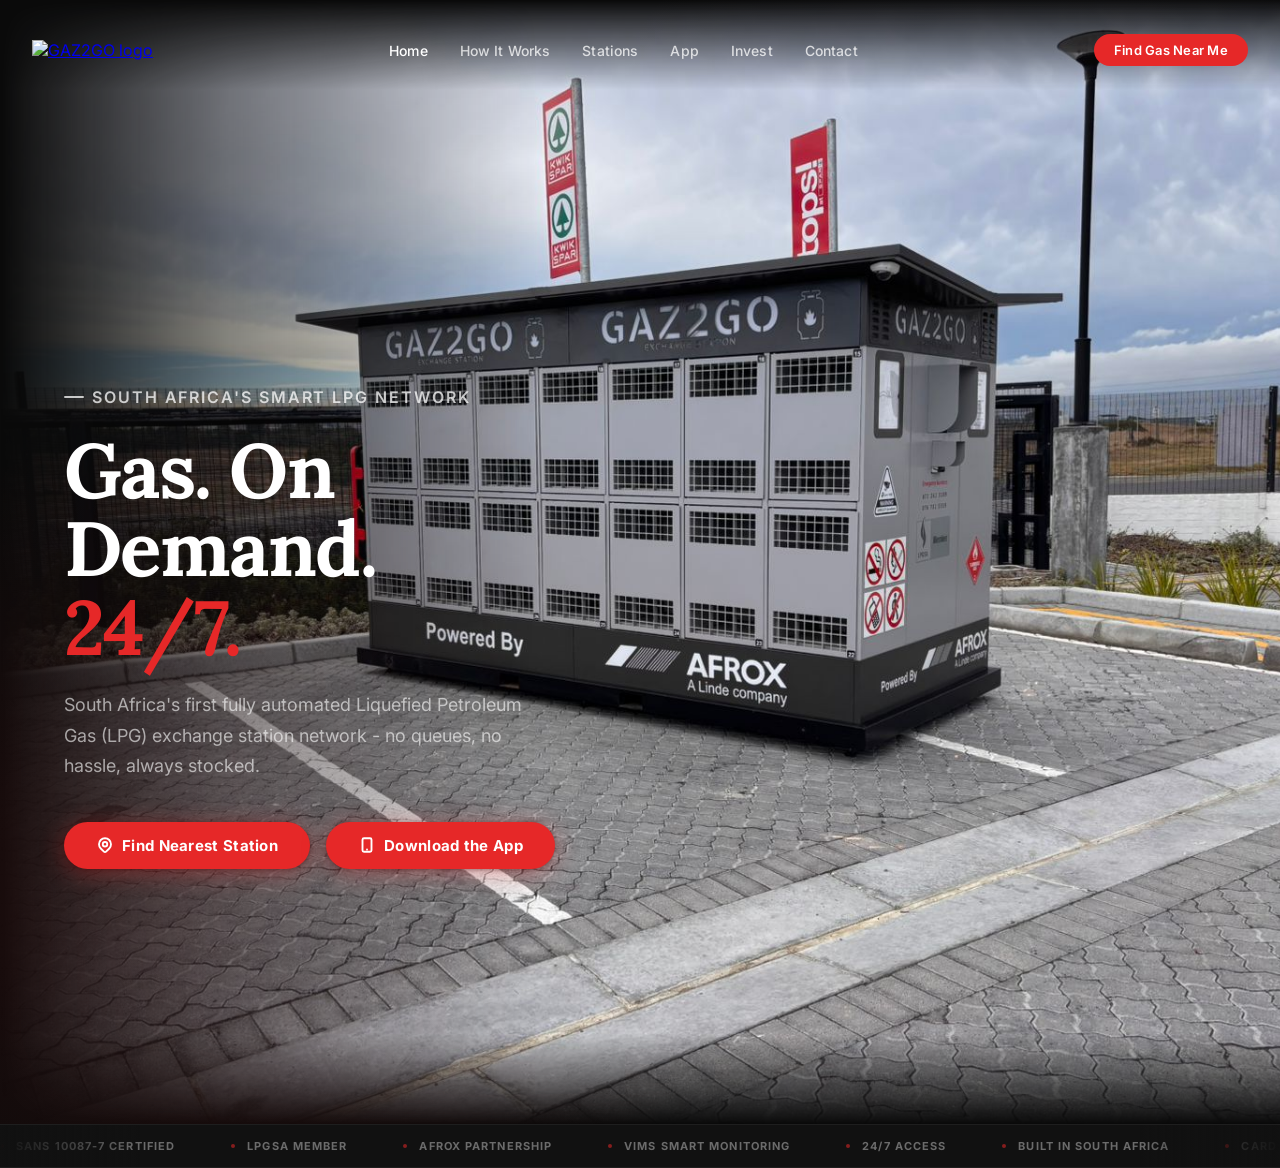
==== commit bb74160a: "feat: brand, copy, and layout updates across all pages - Capitalise brand name to GAZ2GO throughout " ====
--- a/index.html
+++ b/index.html
@@ -3,7 +3,7 @@
 <head>
   <meta charset="UTF-8" />
   <meta name="viewport" content="width=device-width, initial-scale=1.0" />
-  <title>Gaz2Go | South Africa's Smart LPG Exchange Network</title>
+  <title>GAZ2GO | South Africa's Smart LPG Exchange Network</title>
   <meta name="description" content="South Africa's first fully automated LPG gas exchange station network — no queues, no hassle, always stocked." />
   <link rel="preconnect" href="https://fonts.googleapis.com" />
   <link rel="preconnect" href="https://fonts.gstatic.com" crossorigin />
@@ -50,7 +50,7 @@
   <a href="index.html">
     <img
       src="https://images.groovetech.io/Q6AdZMbL-gtLKjwaKrVaJy5M9BvmSFnjlFCRkEsi7hQ/rs:fit:0:0:0/g:no:0:0/c:0:0/aHR0cHM6Ly9hc3NldHMuZ3Jvb3ZlYXBwcy5jb20vaW1hZ2VzLzVmOWU2ZTRjMzg2ZmQ5MDA2ZmFmM2M5MS8xNzM5MTA2NDEyX0dhczJHT3doaXRlRmluYWxMb2dvMjczMnB4cmVtb3ZlYmcucG5n.webp"
-      alt="Gaz2Go logo"
+      alt="GAZ2GO logo"
       class="nav-logo"
     />
   </a>
@@ -101,7 +101,7 @@
         Gas. On Demand.<br/><span>24/7.</span>
       </h1>
       <p class="hero-sub" data-animate style="--delay:0.2s">
-        South Africa's first fully automated LPG exchange station network — no queues, no hassle, always stocked.
+        South Africa's first fully automated Liquefied Petroleum Gas (LPG) exchange station network - no queues, no hassle, always stocked.
       </p>
       <div class="hero-ctas" data-animate style="--delay:0.3s">
         <a href="#" class="btn-primary" data-find-gas>
--- a/style.css
+++ b/style.css
@@ -19,7 +19,7 @@
   --light:   #f5f5f5;
   --accent:  #e62828;
   --warm:    #f03c3c;
-  --nav-h:   72px;
+  --nav-h:   100px;
 }
 
 /* ─── Noise texture overlay ────────────────────────── */
@@ -49,7 +49,7 @@
   background: #0a0a0a;
   border-bottom-color: rgba(255,255,255,0.07);
 }
-.nav-logo { height: 58px; object-fit: contain; }
+.nav-logo { height: 88px; object-fit: contain; }
 .nav-links { display: flex; gap: 2rem; list-style: none; }
 .nav-links a {
   font-size: 0.875rem;
@@ -201,14 +201,15 @@
   font-weight: 600;
   letter-spacing: 0.12em;
   text-transform: uppercase;
-  color: var(--accent);
+  color: rgba(255,255,255,0.75);
+  margin-top: 2rem;
   margin-bottom: 1.5rem;
 }
 .hero-eyebrow::before {
   content: '';
   display: inline-block;
   width: 20px; height: 2px;
-  background: var(--accent);
+  background: rgba(255,255,255,0.75);
   border-radius: 2px;
 }
 .hero-headline {
@@ -326,11 +327,16 @@
 .step-connector.c2 { left: calc(66.66% - 1px); }
 .steps-grid.is-visible .step-connector { transform: scaleX(1); }
 .step-card {
-  padding: 2.5rem 2rem;
+  padding: 2rem;
   background: var(--black);
   border: 1px solid rgba(255,255,255,0.06);
   border-radius: 16px;
   position: relative;
+  overflow: hidden;
+  display: flex;
+  flex-direction: column;
+  justify-content: flex-end;
+  min-height: 320px;
   transition: border-color 0.3s, background 0.3s;
 }
 .step-card:hover { border-color: rgba(255,255,255,0.14); background: rgba(255,255,255,0.02); }
@@ -340,18 +346,16 @@
   letter-spacing: -0.05em;
   color: rgba(255,255,255,0.06);
   line-height: 1;
-  margin-bottom: 1.25rem;
+  margin-bottom: 0.75rem;
 }
 .step-icon {
-  width: 64px; height: 64px;
+  position: absolute;
+  top: 1.25rem; right: 1.25rem;
+  width: 40%; height: 38%;
+  overflow: hidden;
   background: rgba(230,40,40,0.12);
   border-radius: 16px;
-  display: flex; align-items: center; justify-content: center;
-  margin-bottom: 1.25rem;
-  overflow: hidden;
-  flex-shrink: 0;
-}
-.step-icon svg { width: 34px; height: 34px; color: var(--accent); }
+}
 .step-icon img { width: 100%; height: 100%; object-fit: cover; }
 .step-title { font-size: 1.125rem; font-weight: 700; color: #fff; margin-bottom: 0.75rem; }
 .step-desc { font-size: 0.9375rem; color: rgba(255,255,255,0.55); line-height: 1.65; }
@@ -698,7 +702,7 @@
   padding-bottom: 4rem;
   border-bottom: 1px solid rgba(255,255,255,0.07);
 }
-.footer-logo { height: 64px; object-fit: contain; margin-bottom: 1rem; }
+.footer-logo { height: 100px; object-fit: contain; margin-bottom: 1rem; }
 .footer-tagline { font-size: 0.9rem; color: rgba(255,255,255,0.45); line-height: 1.65; max-width: 280px; }
 .footer-social { display: flex; gap: 0.75rem; margin-top: 1.5rem; }
 .social-btn {
@@ -741,6 +745,11 @@
 }
 .footer-copy { font-size: 0.8125rem; color: rgba(255,255,255,0.25); }
 
+/* Single-column hero override */
+.hero-inner-solo {
+  grid-template-columns: 52% !important;
+}
+
 /* ─── Responsive ───────────────────────────────────── */
 @media (max-width: 1024px) {
   .hero-inner { grid-template-columns: 1fr; }
@@ -774,12 +783,21 @@
   .footer-grid { grid-template-columns: 1fr; gap: 2.5rem; }
   .footer-bottom { flex-direction: column; text-align: center; }
   .stats-grid { grid-template-columns: 1fr 1fr; }
+  .hero-inner-solo { grid-template-columns: 1fr !important; }
 }
 
 @media (max-width: 480px) {
   .hero-ctas { flex-direction: column; }
   .btn-primary, .btn-secondary { width: 100%; justify-content: center; }
   .stats-grid { grid-template-columns: 1fr; }
+  .step-num { font-size: 2.25rem; }
+  .stat-value { font-size: 1.5rem; }
+  .stat-cell { padding: 1.25rem 1rem; }
+  section { padding: 3.5rem 1rem; }
+  #footer { padding: 3rem 1rem 1.5rem; }
+  .phone-frame { width: 200px; height: 400px; }
+  .store-btn { max-width: 100%; }
+  #how .section-inner > div[data-animate]:last-child { margin-top: 2rem !important; }
 }
 
 /* ─── Trust marquee strip ──────────────────────────── */
@@ -962,11 +980,6 @@
   mask-composite: intersect;
   -webkit-mask-composite: source-in;
 }
-/* Single-column hero override */
-.hero-inner-solo {
-  grid-template-columns: 52% !important;
-}
-
 /* ─── 3D Unit Viewer ───────────────────────────────── */
 .unit-viewer-wrap {
   position: relative;
@@ -1330,6 +1343,7 @@
 
 @media (max-width: 540px) {
   #fg-modal { padding: 2rem 1.25rem 1.75rem; border-radius: 18px; }
+  #fg-scroll { padding: 1.5rem 1.25rem 1.25rem; }
   .fg-input-row { flex-direction: column; }
   .fg-title { font-size: 1.375rem; }
   .fg-name { white-space: normal; }
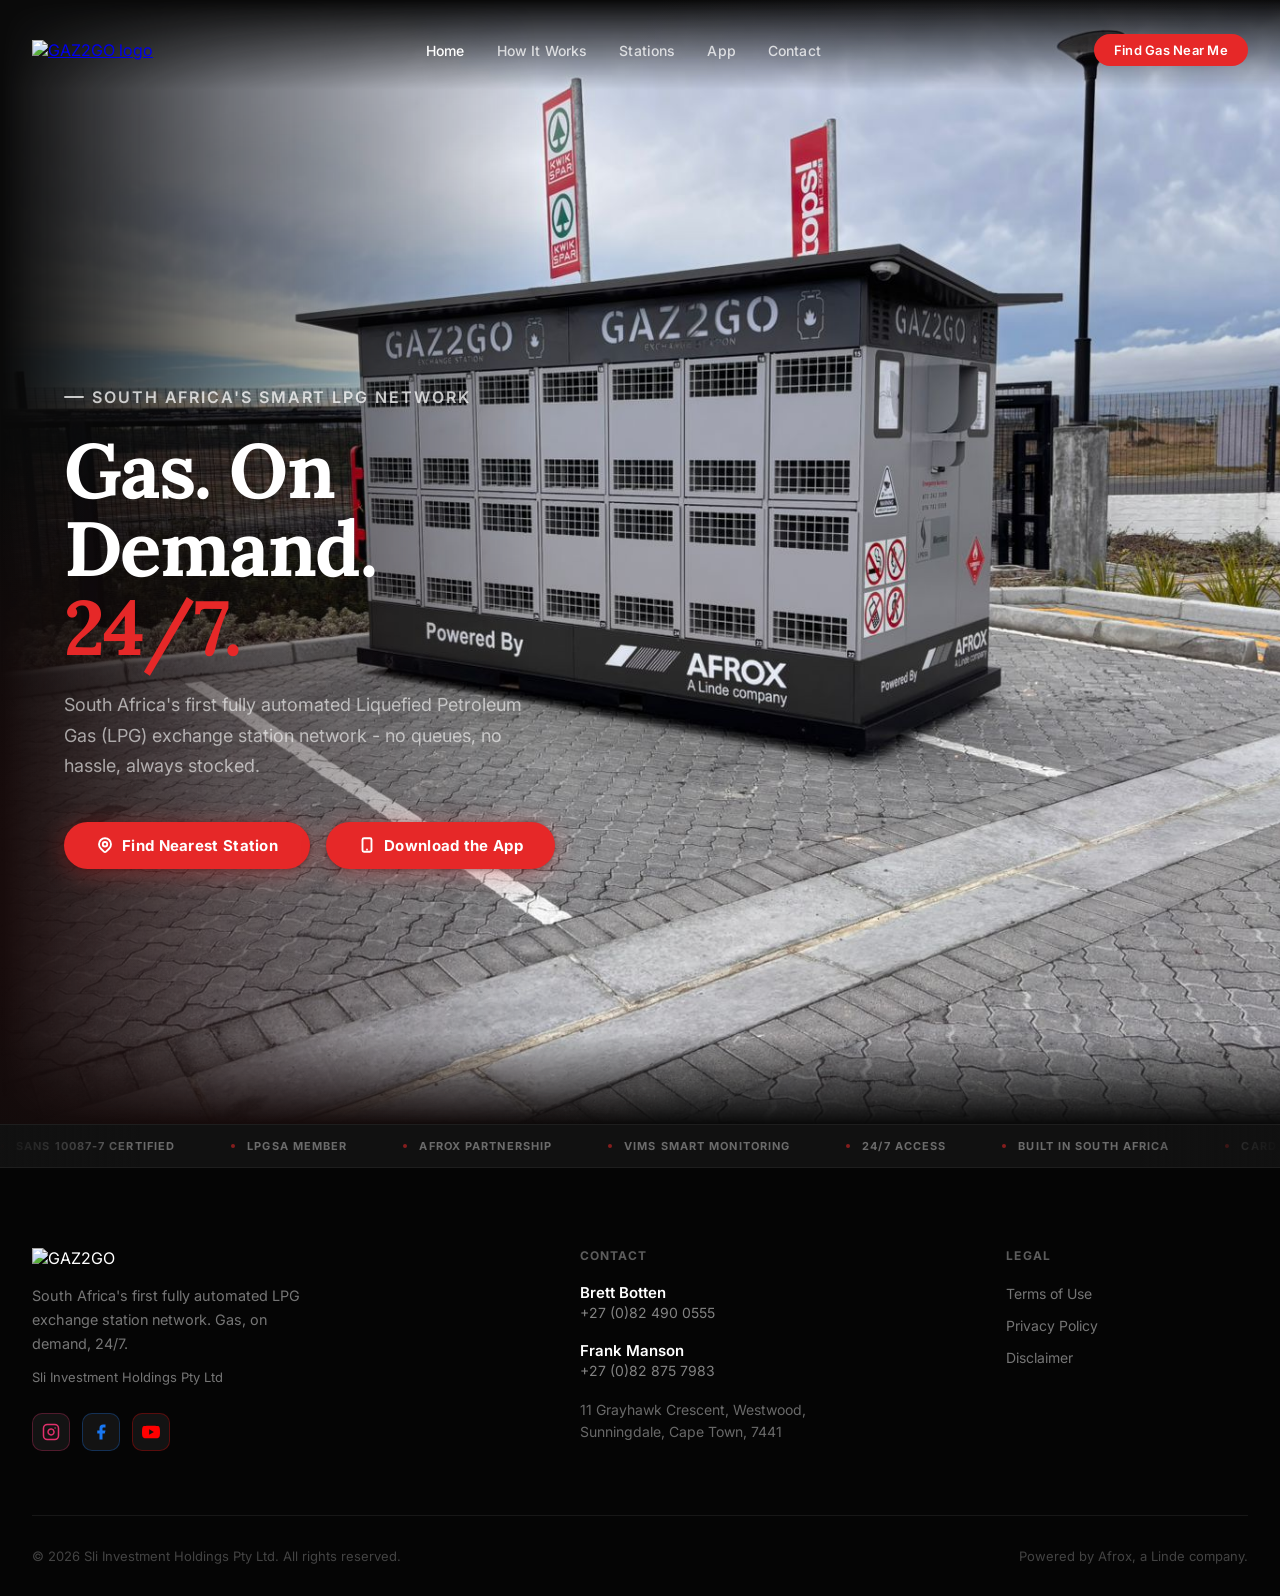
==== commit 8ff47ce6: "feat: remove Invest page, swap stations map embed, trim footer contact - Remove invest.html and its " ====
--- a/index.html
+++ b/index.html
@@ -60,8 +60,7 @@
       <li><a href="how-it-works.html">How It Works</a></li>
       <li><a href="stations.html">Stations</a></li>
       <li><a href="app.html">App</a></li>
-      <li><a href="invest.html">Invest</a></li>
-      <li><a href="invest.html#footer">Contact</a></li>
+      <li><a href="#footer">Contact</a></li>
     </ul>
   </nav>
   <a href="stations.html" class="btn-nav">Find Gas Near Me</a>
@@ -76,8 +75,7 @@
   <a href="how-it-works.html" class="mobile-link">How It Works</a>
   <a href="stations.html" class="mobile-link">Stations</a>
   <a href="app.html" class="mobile-link">App</a>
-  <a href="invest.html" class="mobile-link">Invest</a>
-  <a href="invest.html#footer" class="mobile-link">Contact</a>
+  <a href="#footer" class="mobile-link">Contact</a>
   <a href="stations.html" class="btn-nav">Find Gas Near Me</a>
 </div>
 
@@ -145,6 +143,63 @@
   </div>
 </div>
 
+
+<!-- ─── FOOTER / CONTACT ────────────────────────────────── -->
+<footer id="footer">
+  <div class="footer-grid">
+    <div>
+      <img
+        src="https://images.groovetech.io/Q6AdZMbL-gtLKjwaKrVaJy5M9BvmSFnjlFCRkEsi7hQ/rs:fit:0:0:0/g:no:0:0/c:0:0/aHR0cHM6Ly9hc3NldHMuZ3Jvb3ZlYXBwcy5jb20vaW1hZ2VzLzVmOWU2ZTRjMzg2ZmQ5MDA2ZmFmM2M5MS8xNzM5MTA2NDEyX0dhczJHT3doaXRlRmluYWxMb2dvMjczMnB4cmVtb3ZlYmcucG5n.webp"
+        alt="GAZ2GO"
+        class="footer-logo"
+      />
+      <p class="footer-tagline">South Africa's first fully automated LPG exchange station network. Gas, on demand, 24/7.</p>
+      <p class="footer-tagline" style="margin-top:0.75rem; font-size:0.8125rem;">Sli Investment Holdings Pty Ltd</p>
+      <div class="footer-social">
+        <!-- Instagram -->
+        <a href="https://www.instagram.com/gaz2go_southafrica/" target="_blank" rel="noopener" class="social-btn social-btn--instagram" aria-label="Instagram">
+          <svg viewBox="0 0 24 24" fill="none" stroke="currentColor" stroke-width="2" stroke-linecap="round" stroke-linejoin="round"><rect x="2" y="2" width="20" height="20" rx="5" ry="5"/><path d="M16 11.37A4 4 0 1112.63 8 4 4 0 0116 11.37z"/><line x1="17.5" y1="6.5" x2="17.51" y2="6.5"/></svg>
+        </a>
+        <!-- Facebook -->
+        <a href="https://www.facebook.com/Gaz2GoOfficialSouthAfrica/" target="_blank" rel="noopener" class="social-btn social-btn--facebook" aria-label="Facebook">
+          <svg viewBox="0 0 24 24" fill="currentColor"><path d="M18 2h-3a5 5 0 00-5 5v3H7v4h3v8h4v-8h3l1-4h-4V7a1 1 0 011-1h3z"/></svg>
+        </a>
+        <!-- YouTube -->
+        <a href="https://www.youtube.com/@Gaz2Go_Official" target="_blank" rel="noopener" class="social-btn social-btn--youtube" aria-label="YouTube">
+          <svg viewBox="0 0 24 24" fill="currentColor"><path d="M23.498 6.186a3.016 3.016 0 00-2.122-2.136C19.505 3.545 12 3.545 12 3.545s-7.505 0-9.377.505A3.017 3.017 0 00.502 6.186C0 8.07 0 12 0 12s0 3.93.502 5.814a3.016 3.016 0 002.122 2.136c1.871.505 9.376.505 9.376.505s7.505 0 9.377-.505a3.015 3.015 0 002.122-2.136C24 15.93 24 12 24 12s0-3.93-.502-5.814zM9.545 15.568V8.432L15.818 12l-6.273 3.568z"/></svg>
+        </a>
+      </div>
+    </div>
+    <div>
+      <div class="footer-h">Contact</div>
+      <div class="contact-item">
+        <span class="contact-name">Brett Botten</span>
+        <span class="contact-detail"><a href="tel:+27824900555">+27 (0)82 490 0555</a></span>
+      </div>
+      <div class="contact-item">
+        <span class="contact-name">Frank Manson</span>
+        <span class="contact-detail"><a href="tel:+27828757983">+27 (0)82 875 7983</a></span>
+      </div>
+      <div class="footer-address">
+        11 Grayhawk Crescent, Westwood,<br/>
+        Sunningdale, Cape Town, 7441
+      </div>
+    </div>
+    <div>
+      <div class="footer-h">Legal</div>
+      <ul class="footer-links">
+        <li><a href="#">Terms of Use</a></li>
+        <li><a href="#">Privacy Policy</a></li>
+        <li><a href="#">Disclaimer</a></li>
+      </ul>
+    </div>
+  </div>
+  <div class="footer-bottom">
+    <span class="footer-copy">&copy; 2026 Sli Investment Holdings Pty Ltd. All rights reserved.</span>
+    <span class="footer-copy">Powered by Afrox, a Linde company.</span>
+  </div>
+</footer>
+
 <!-- ─── JAVASCRIPT ──────────────────────────────────────── -->
 <script src="main.js"></script>
 </body>
--- a/style.css
+++ b/style.css
@@ -476,7 +476,6 @@
   width: 100%;
   height: 500px;
   border: none;
-  filter: invert(90%) hue-rotate(180deg) saturate(0.6) brightness(0.85);
 }
 .stations-grid {
   margin-top: 3rem;
@@ -647,49 +646,6 @@
 .card-icon svg { width: 26px; height: 26px; color: var(--accent); }
 .card-title { font-size: 1.0625rem; font-weight: 700; color: #fff; margin-bottom: 0.625rem; }
 .card-desc { font-size: 0.9rem; color: rgba(255,255,255,0.5); line-height: 1.65; }
-
-/* ─── Invest ───────────────────────────────────────── */
-#invest { background: #0f0f0f; }
-.invest-inner {
-  display: grid;
-  grid-template-columns: 1fr 1fr;
-  gap: 5rem;
-  align-items: start;
-}
-.notice-pill {
-  display: inline-flex; align-items: center; gap: 0.5rem;
-  background: rgba(230,40,40,0.12);
-  border: 1px solid rgba(230,40,40,0.3);
-  border-radius: 100px;
-  padding: 0.4rem 1rem;
-  font-size: 1.0625rem;
-  font-weight: 600;
-  color: var(--accent);
-  margin-bottom: 1.5rem;
-}
-.stats-grid {
-  display: grid;
-  grid-template-columns: 1fr 1fr;
-  gap: 1px;
-  background: rgba(255,255,255,0.07);
-  border-radius: 16px;
-  overflow: hidden;
-}
-.stat-cell {
-  background: var(--surface);
-  padding: 2rem 1.75rem;
-  transition: background 0.2s;
-}
-.stat-cell:hover { background: var(--surf2); }
-.stat-value {
-  font-size: 2rem;
-  font-weight: 900;
-  letter-spacing: -0.04em;
-  color: #fff;
-  line-height: 1;
-  margin-bottom: 0.5rem;
-}
-.stat-label { font-size: 0.875rem; color: rgba(255,255,255,0.5); font-weight: 500; line-height: 1.4; }
 
 /* ─── Footer ───────────────────────────────────────── */
 #footer { background: #050505; padding: 5rem 2rem 2rem; }
@@ -759,7 +715,6 @@
   .step-connector { display: none; }
   .app-inner { grid-template-columns: 1fr; gap: 3rem; }
   .phone-mockup { order: -1; }
-  .invest-inner { grid-template-columns: 1fr; gap: 3rem; }
   .cards-grid { grid-template-columns: 1fr 1fr; }
   .feature-card:nth-child(1) { border-radius: 16px 0 0 0; }
   .feature-card:nth-child(2) { border-radius: 0 16px 0 0; }
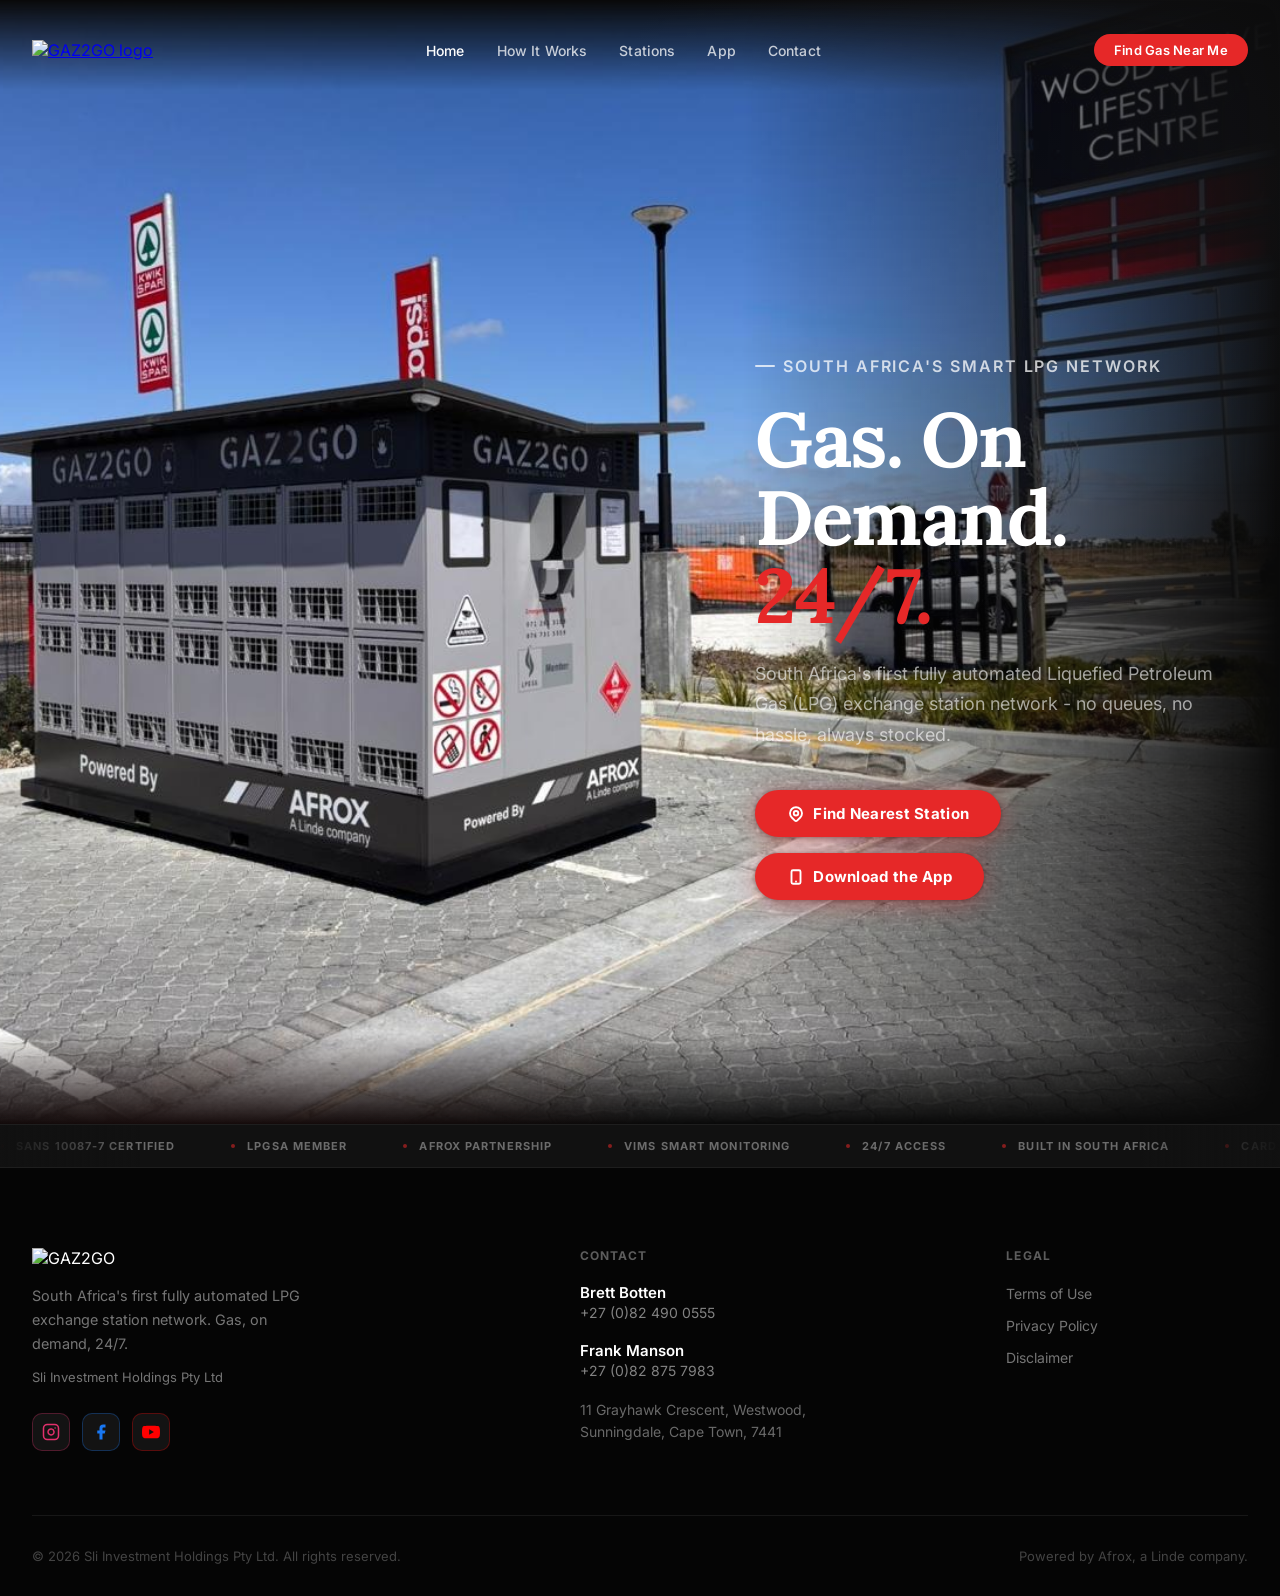
==== commit 89ffdfd8: "feat: new hero image, right-aligned hero text, 3D phone mockup, legal doc modals - Swap homepage her" ====
--- a/index.html
+++ b/index.html
@@ -86,7 +86,7 @@
   <!-- Hero image: real photo, fades left into dark background -->
   <div class="hero-unit-bg">
     <img
-      src="Brand Assets/WhatsApp Image 2026-06-09 at 10.48.41.jpeg"
+      src="Brand Assets/hero image 2.jpeg"
       alt="GAZ2GO exchange station in retail parking lot"
       draggable="false"
     />
@@ -188,9 +188,9 @@
     <div>
       <div class="footer-h">Legal</div>
       <ul class="footer-links">
-        <li><a href="#">Terms of Use</a></li>
-        <li><a href="#">Privacy Policy</a></li>
-        <li><a href="#">Disclaimer</a></li>
+        <li><a href="#" data-legal="terms">Terms of Use</a></li>
+        <li><a href="#" data-legal="privacy">Privacy Policy</a></li>
+        <li><a href="#" data-legal="disclaimer">Disclaimer</a></li>
       </ul>
     </div>
   </div>
--- a/style.css
+++ b/style.css
@@ -419,48 +419,6 @@
   max-width: 520px;
   margin-top: 1.5rem;
 }
-.showcase-gallery {
-  display: grid;
-  grid-template-columns: 1fr 1fr;
-  gap: 2px;
-  background: #0d0d0d;
-}
-.showcase-thumb {
-  aspect-ratio: 16/9;
-  overflow: hidden;
-  position: relative;
-}
-.showcase-thumb img {
-  width: 100%; height: 100%;
-  object-fit: cover;
-  transition: transform 0.6s ease;
-  filter: brightness(0.75) saturate(0.8);
-}
-.showcase-thumb:hover img { transform: scale(1.04); filter: brightness(0.9) saturate(1); }
-
-/* ─── Showcase gallery location labels ───────────────── */
-.showcase-loc-label {
-  position: absolute;
-  bottom: 0; left: 0; right: 0;
-  padding: 3.5rem 1.25rem 1.1rem;
-  background: linear-gradient(to top, rgba(0,0,0,0.82) 0%, transparent 100%);
-  font-size: 0.9rem;
-  font-weight: 700;
-  color: #fff;
-  letter-spacing: 0.03em;
-  display: flex;
-  align-items: center;
-  gap: 0.5rem;
-  pointer-events: none;
-}
-.showcase-loc-dot {
-  width: 7px; height: 7px;
-  background: #4ade80;
-  border-radius: 50%;
-  box-shadow: 0 0 8px rgba(74,222,128,0.85);
-  flex-shrink: 0;
-  animation: pulse-ring 2.4s ease-out infinite;
-}
 
 /* ─── Map ──────────────────────────────────────────── */
 #locations { background: var(--black); }
@@ -484,14 +442,40 @@
   gap: 1rem;
 }
 .station-tile {
+  position: relative;
+  aspect-ratio: 4/3;
+  border-radius: 14px;
+  overflow: hidden;
   background: var(--surface);
   border: 1px solid rgba(255,255,255,0.07);
-  border-radius: 14px;
+  cursor: pointer;
+  transition: border-color 0.2s, transform 0.2s;
+}
+.station-tile:hover { border-color: rgba(255,255,255,0.16); transform: translateY(-2px); }
+.station-tile:focus-visible { outline: 2px solid var(--accent); outline-offset: 2px; }
+.station-tile img {
+  position: absolute; inset: 0;
+  width: 100%; height: 100%;
+  object-fit: cover;
+  filter: brightness(0.8) saturate(0.9);
+  transition: transform 0.5s ease, filter 0.3s ease;
+}
+.station-tile:hover img { transform: scale(1.06); filter: brightness(0.95) saturate(1); }
+.station-tile-label {
+  position: absolute;
+  bottom: 0; left: 0; right: 0;
+  padding: 2.25rem 1rem 0.875rem;
+  background: linear-gradient(to top, rgba(0,0,0,0.85) 0%, transparent 100%);
+  display: flex; align-items: center; gap: 0.625rem;
+}
+.station-tile--soon {
+  aspect-ratio: auto;
   padding: 1.25rem 1.5rem;
-  display: flex; align-items: center; gap: 1rem;
-  transition: border-color 0.2s, background 0.2s, transform 0.2s;
-}
-.station-tile:hover { border-color: rgba(255,255,255,0.16); background: var(--surf2); transform: translateY(-2px); }
+  display: flex; align-items: center;
+  cursor: default;
+}
+.station-tile--soon:hover { transform: none; }
+.station-tile--soon .station-tile-label { position: static; padding: 0; background: none; }
 .station-dot { width: 10px; height: 10px; border-radius: 50%; flex-shrink: 0; }
 .station-dot.live { background: #4ade80; box-shadow: 0 0 8px rgba(74,222,128,0.6); }
 .station-dot.soon { background: var(--grey); }
@@ -510,21 +494,54 @@
   display: flex;
   justify-content: center;
   align-items: center;
+  perspective: 1800px;
+  position: relative;
+}
+.phone-mockup::after {
+  content: '';
+  position: absolute;
+  bottom: 4%;
+  left: 50%;
+  width: 190px;
+  height: 36px;
+  background: radial-gradient(ellipse at center, rgba(0,0,0,0.55) 0%, transparent 72%);
+  transform: translateX(-58%);
+  filter: blur(3px);
+  z-index: 0;
+  pointer-events: none;
 }
 .phone-frame {
   width: 240px;
   height: 480px;
-  background: #141414;
+  background: linear-gradient(155deg, #272727 0%, #141414 45%, #0a0a0a 100%);
   border-radius: 40px;
-  border: 2px solid rgba(255,255,255,0.12);
+  border: 2px solid rgba(255,255,255,0.14);
   box-shadow:
-    0 0 0 6px rgba(255,255,255,0.04),
-    0 32px 80px rgba(0,0,0,0.8),
-    0 4px 20px rgba(230,40,40,0.15);
-  position: relative;
+    0 0 0 2px rgba(0,0,0,0.55),
+    0 0 0 8px rgba(255,255,255,0.045),
+    -18px 26px 50px rgba(0,0,0,0.55),
+    0 60px 90px rgba(0,0,0,0.5),
+    0 4px 24px rgba(230,40,40,0.18),
+    inset 0 1px 1px rgba(255,255,255,0.18),
+    inset 0 -1px 2px rgba(0,0,0,0.5);
+  position: relative;
+  z-index: 1;
   overflow: hidden;
   display: flex;
   flex-direction: column;
+  transform: rotateY(-13deg) rotateX(4deg);
+  transition: transform 0.6s cubic-bezier(0.16,1,0.3,1);
+}
+.phone-frame:hover {
+  transform: rotateY(-6deg) rotateX(2deg);
+}
+.phone-frame::after {
+  content: '';
+  position: absolute;
+  inset: 0;
+  background: linear-gradient(115deg, rgba(255,255,255,0.16) 0%, rgba(255,255,255,0.03) 18%, transparent 32%, transparent 68%, rgba(255,255,255,0.05) 82%, rgba(255,255,255,0.12) 100%);
+  pointer-events: none;
+  z-index: 5;
 }
 .phone-notch {
   width: 80px; height: 20px;
@@ -703,7 +720,8 @@
 
 /* Single-column hero override */
 .hero-inner-solo {
-  grid-template-columns: 52% !important;
+  grid-template-columns: 40% !important;
+  justify-content: end;
 }
 
 /* ─── Responsive ───────────────────────────────────── */
@@ -730,7 +748,6 @@
   .hamburger { display: flex; }
   section { padding: 5rem 1.25rem; }
   .hero-text { padding: 2rem 0; }
-  .showcase-gallery { grid-template-columns: 1fr; }
   .cards-grid { grid-template-columns: 1fr; }
   .feature-card:nth-child(n) { border-radius: 0; }
   .feature-card:first-child { border-radius: 16px 16px 0 0; }
@@ -750,7 +767,7 @@
   .stat-cell { padding: 1.25rem 1rem; }
   section { padding: 3.5rem 1rem; }
   #footer { padding: 3rem 1rem 1.5rem; }
-  .phone-frame { width: 200px; height: 400px; }
+  .phone-frame { width: 200px; height: 400px; transform: rotateY(-8deg) rotateX(2deg); }
   .store-btn { max-width: 100%; }
   #how .section-inner > div[data-animate]:last-child { margin-top: 2rem !important; }
 }
@@ -901,12 +918,6 @@
   box-shadow: 0 0 0 1px rgba(230,40,40,0.1), 0 0 80px rgba(230,40,40,0.07), 0 0 160px rgba(0,0,0,0.6);
 }
 
-/* ─── 3-col showcase gallery ───────────────────────── */
-.showcase-gallery--3col { grid-template-columns: 1fr 1fr 1fr; }
-@media (max-width: 768px) {
-  .showcase-gallery--3col { grid-template-columns: 1fr; }
-}
-
 /* ─── Hero unit background ─────────────────────────── */
 .hero-unit-bg {
   position: absolute;
@@ -925,12 +936,12 @@
   display: block;
   user-select: none;
   -webkit-user-drag: none;
-  /* Left-fade blends photo into dark hero; top/bottom soften edges */
+  /* Right-fade blends photo into dark hero; top/bottom soften edges */
   mask-image:
-    linear-gradient(to right, transparent 0%, rgba(0,0,0,0.5) 18%, black 42%, black 100%),
+    linear-gradient(to left, transparent 0%, rgba(0,0,0,0.5) 18%, black 42%, black 100%),
     linear-gradient(to bottom, transparent 0%, black 8%, black 92%, transparent 100%);
   -webkit-mask-image:
-    linear-gradient(to right, transparent 0%, rgba(0,0,0,0.5) 18%, black 42%, black 100%),
+    linear-gradient(to left, transparent 0%, rgba(0,0,0,0.5) 18%, black 42%, black 100%),
     linear-gradient(to bottom, transparent 0%, black 8%, black 92%, transparent 100%);
   mask-composite: intersect;
   -webkit-mask-composite: source-in;
@@ -1303,3 +1314,195 @@
   .fg-title { font-size: 1.375rem; }
   .fg-name { white-space: normal; }
 }
+
+/* ─── Station Photo Lightbox ──────────────────────────── */
+#sl-overlay {
+  position: fixed;
+  inset: 0;
+  background: rgba(0,0,0,0.85);
+  backdrop-filter: blur(10px);
+  -webkit-backdrop-filter: blur(10px);
+  z-index: 500;
+  display: flex;
+  align-items: center;
+  justify-content: center;
+  padding: 1.5rem;
+  opacity: 0;
+  pointer-events: none;
+  transition: opacity 0.22s ease;
+}
+#sl-overlay.open {
+  opacity: 1;
+  pointer-events: auto;
+}
+#sl-modal {
+  background: #141414;
+  border: 1px solid rgba(255,255,255,0.09);
+  border-radius: 22px;
+  width: 100%;
+  max-width: 900px;
+  max-height: 88vh;
+  position: relative;
+  transform: translateY(18px) scale(0.98);
+  transition: transform 0.25s ease;
+  overflow: hidden;
+  box-shadow: 0 40px 100px rgba(0,0,0,0.7), 0 0 0 1px rgba(255,255,255,0.04);
+  display: flex;
+  flex-direction: column;
+}
+#sl-overlay.open #sl-modal {
+  transform: translateY(0) scale(1);
+}
+#sl-image {
+  width: 100%;
+  max-height: 68vh;
+  object-fit: contain;
+  background: #0a0a0a;
+  display: block;
+}
+#sl-close {
+  position: absolute;
+  top: 1.125rem;
+  right: 1.125rem;
+  background: rgba(0,0,0,0.5);
+  border: 1px solid rgba(255,255,255,0.15);
+  border-radius: 9px;
+  width: 34px;
+  height: 34px;
+  display: flex;
+  align-items: center;
+  justify-content: center;
+  color: rgba(255,255,255,0.75);
+  cursor: pointer;
+  transition: background 0.2s, color 0.2s;
+  flex-shrink: 0;
+  z-index: 1;
+}
+#sl-close:hover { background: rgba(0,0,0,0.75); color: #fff; }
+#sl-caption {
+  padding: 1.25rem 1.5rem;
+  display: flex;
+  align-items: center;
+  justify-content: space-between;
+  gap: 1rem;
+  flex-wrap: wrap;
+}
+#sl-name { font-size: 1.0625rem; font-weight: 700; color: #fff; }
+#sl-area { font-size: 0.8125rem; color: var(--grey); margin-top: 0.125rem; }
+#sl-maps-link {
+  display: inline-flex;
+  align-items: center;
+  gap: 0.375rem;
+  font-size: 0.8125rem;
+  font-weight: 600;
+  color: var(--accent);
+  white-space: nowrap;
+}
+#sl-maps-link:hover { color: var(--warm); }
+
+@media (max-width: 640px) {
+  #sl-caption { flex-direction: column; align-items: flex-start; }
+}
+
+/* ─── Legal Document Modal ─────────────────────────────── */
+#legal-overlay {
+  position: fixed;
+  inset: 0;
+  background: rgba(0,0,0,0.72);
+  backdrop-filter: blur(10px);
+  -webkit-backdrop-filter: blur(10px);
+  z-index: 500;
+  display: flex;
+  align-items: center;
+  justify-content: center;
+  padding: 1.5rem;
+  opacity: 0;
+  pointer-events: none;
+  transition: opacity 0.22s ease;
+}
+#legal-overlay.open {
+  opacity: 1;
+  pointer-events: auto;
+}
+#legal-modal {
+  background: #141414;
+  border: 1px solid rgba(255,255,255,0.09);
+  border-radius: 22px;
+  width: 100%;
+  max-width: 680px;
+  position: relative;
+  transform: translateY(18px) scale(0.98);
+  transition: transform 0.25s ease;
+  max-height: 88vh;
+  overflow: hidden;
+  box-shadow: 0 40px 100px rgba(0,0,0,0.7), 0 0 0 1px rgba(255,255,255,0.04);
+}
+#legal-overlay.open #legal-modal {
+  transform: translateY(0) scale(1);
+}
+#legal-close {
+  position: absolute;
+  top: 1.125rem;
+  right: 1.125rem;
+  background: rgba(255,255,255,0.07);
+  border: 1px solid rgba(255,255,255,0.1);
+  border-radius: 9px;
+  width: 34px;
+  height: 34px;
+  display: flex;
+  align-items: center;
+  justify-content: center;
+  color: rgba(255,255,255,0.55);
+  cursor: pointer;
+  transition: background 0.2s, color 0.2s;
+  flex-shrink: 0;
+  z-index: 1;
+}
+#legal-close:hover { background: rgba(255,255,255,0.13); color: #fff; }
+#legal-scroll {
+  overflow-y: auto;
+  max-height: 88vh;
+  padding: 2.5rem 2.5rem 2rem;
+  scrollbar-width: thin;
+  scrollbar-color: rgba(255,255,255,0.18) transparent;
+}
+#legal-scroll::-webkit-scrollbar { width: 5px; }
+#legal-scroll::-webkit-scrollbar-track { background: transparent; }
+#legal-scroll::-webkit-scrollbar-thumb { background: rgba(255,255,255,0.18); border-radius: 100px; }
+#legal-scroll::-webkit-scrollbar-thumb:hover { background: rgba(255,255,255,0.32); }
+.legal-updated {
+  font-size: 0.8125rem;
+  color: rgba(255,255,255,0.38);
+  margin-bottom: 1.75rem;
+  padding-bottom: 1.25rem;
+  border-bottom: 1px solid rgba(255,255,255,0.07);
+}
+.legal-body h3 {
+  font-size: 1rem;
+  font-weight: 700;
+  color: #fff;
+  margin: 1.75rem 0 0.75rem;
+}
+.legal-body h3:first-child { margin-top: 0; }
+.legal-body p {
+  font-size: 0.9375rem;
+  color: rgba(255,255,255,0.62);
+  line-height: 1.7;
+  margin-bottom: 0.875rem;
+}
+.legal-body strong { color: rgba(255,255,255,0.85); font-weight: 600; }
+.legal-body ul {
+  margin: 0 0 0.875rem;
+  padding-left: 1.25rem;
+}
+.legal-body li {
+  font-size: 0.9375rem;
+  color: rgba(255,255,255,0.62);
+  line-height: 1.7;
+  margin-bottom: 0.375rem;
+}
+
+@media (max-width: 540px) {
+  #legal-modal { border-radius: 18px; }
+  #legal-scroll { padding: 2rem 1.25rem 1.5rem; }
+}
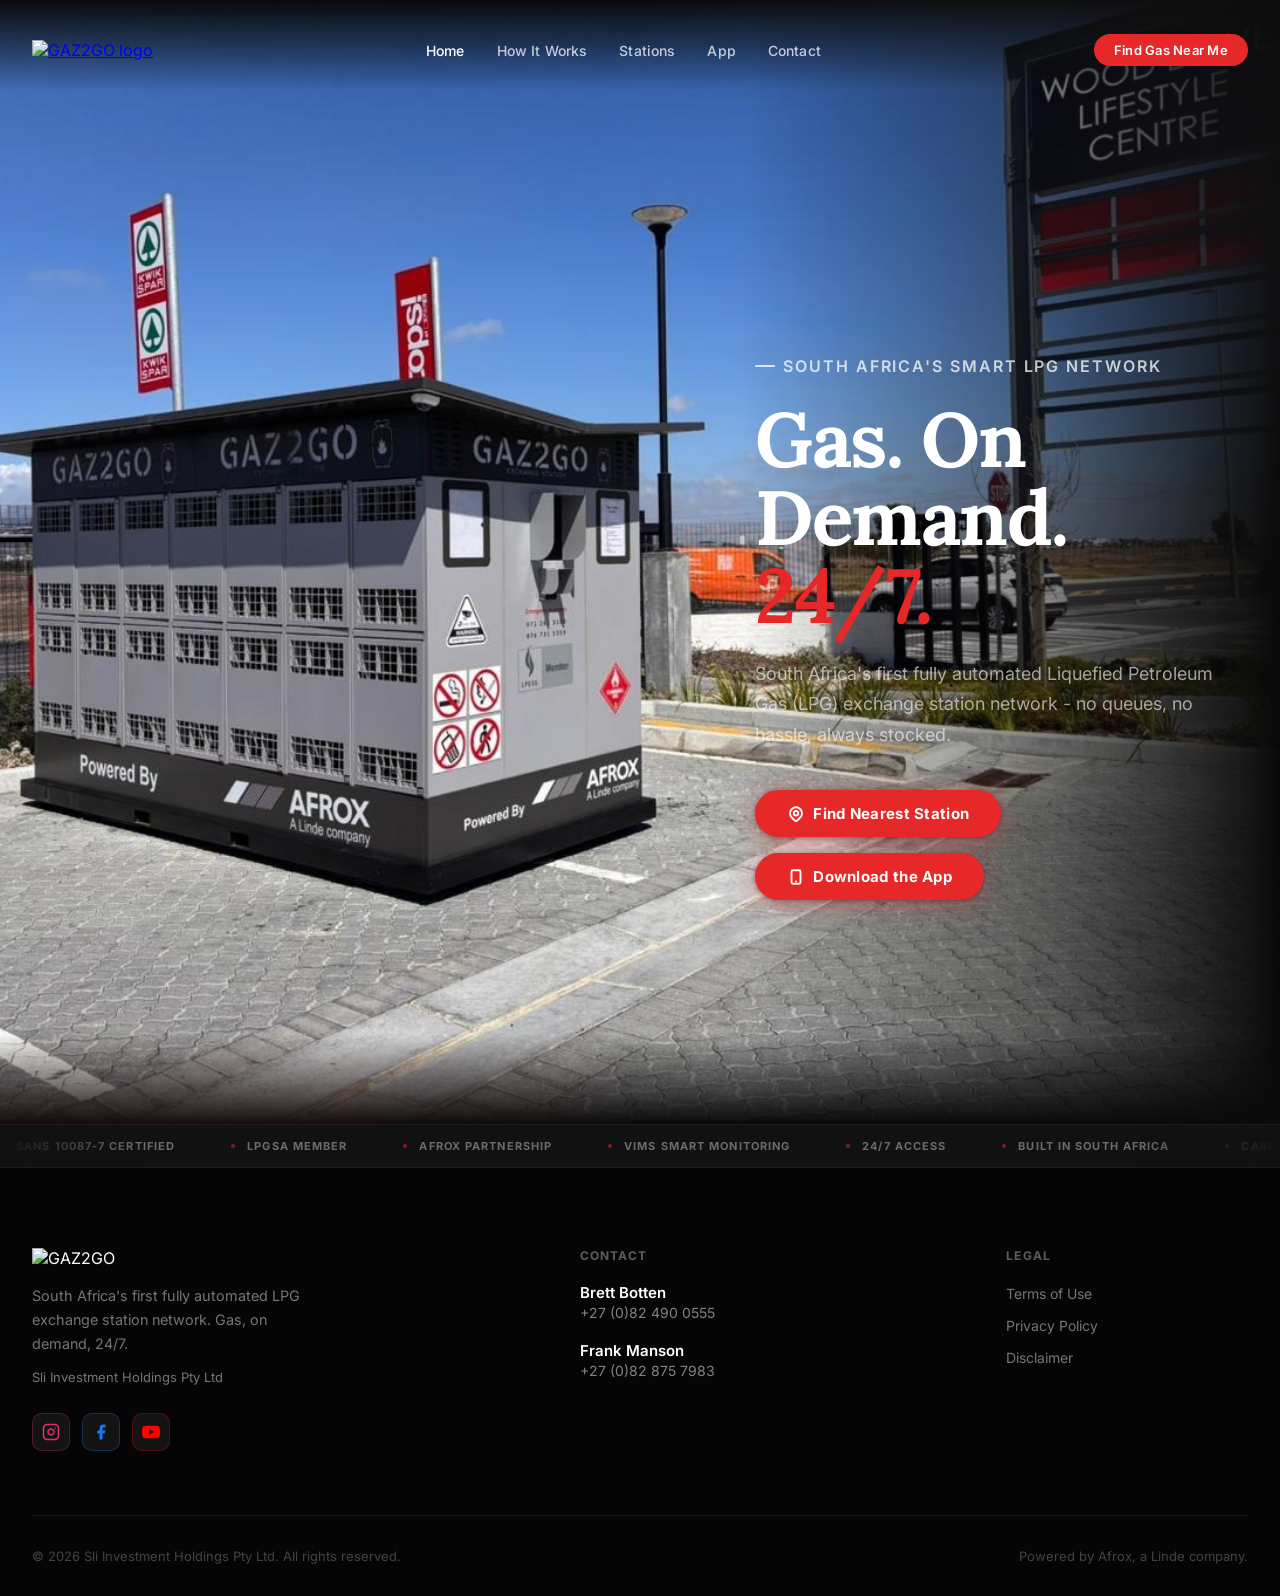
==== commit 16037842: "fix: remove office address and link live App Store listing - Remove 11 Grayhawk Crescent address fro" ====
--- a/index.html
+++ b/index.html
@@ -180,10 +180,6 @@
         <span class="contact-name">Frank Manson</span>
         <span class="contact-detail"><a href="tel:+27828757983">+27 (0)82 875 7983</a></span>
       </div>
-      <div class="footer-address">
-        11 Grayhawk Crescent, Westwood,<br/>
-        Sunningdale, Cape Town, 7441
-      </div>
     </div>
     <div>
       <div class="footer-h">Legal</div>
--- a/style.css
+++ b/style.css
@@ -195,6 +195,11 @@
   gap: 2rem;
 }
 .hero-text { padding: 4rem 0; }
+/* Small-viewport units avoid the mobile URL-bar jump */
+@supports (height: 100svh) {
+  #hero { min-height: 100svh; }
+  .hero-inner { min-height: 100svh; }
+}
 .hero-eyebrow {
   display: inline-flex; align-items: center; gap: 0.5rem;
   font-size: 1rem;
@@ -727,6 +732,13 @@
 /* ─── Responsive ───────────────────────────────────── */
 @media (max-width: 1024px) {
   .hero-inner { grid-template-columns: 1fr; }
+  /* Stacked hero below desktop: photo fills the top half and fades into
+     dark, text anchors below it */
+  .hero-inner-solo {
+    grid-template-columns: 1fr !important;
+    justify-content: stretch;
+    align-items: end;
+  }
   .hero-image-wrap { height: 50vh; min-height: 320px; }
   .hero-img { mask-image: linear-gradient(to bottom, rgba(0,0,0,1) 60%, rgba(0,0,0,0) 100%); -webkit-mask-image: linear-gradient(to bottom, rgba(0,0,0,1) 60%, rgba(0,0,0,0) 100%); -webkit-mask-composite: source-in; mask-composite: intersect; }
   .steps-grid { grid-template-columns: 1fr; gap: 1rem; }
@@ -744,10 +756,13 @@
 }
 
 @media (max-width: 768px) {
+  :root { --nav-h: 76px; }
+  #navbar { padding: 0 1.25rem; }
+  .nav-logo { height: 60px; }
   .nav-links, .btn-nav { display: none; }
   .hamburger { display: flex; }
   section { padding: 5rem 1.25rem; }
-  .hero-text { padding: 2rem 0; }
+  .hero-text { padding: 0 0 3rem; }
   .cards-grid { grid-template-columns: 1fr; }
   .feature-card:nth-child(n) { border-radius: 0; }
   .feature-card:first-child { border-radius: 16px 16px 0 0; }
@@ -755,7 +770,14 @@
   .footer-grid { grid-template-columns: 1fr; gap: 2.5rem; }
   .footer-bottom { flex-direction: column; text-align: center; }
   .stats-grid { grid-template-columns: 1fr 1fr; }
-  .hero-inner-solo { grid-template-columns: 1fr !important; }
+  /* Step cards: cap the corner icon and add headroom so titles clear it */
+  .step-card { min-height: 380px; }
+  .step-icon { width: 45%; max-width: 180px; height: 130px; }
+  /* Showcase: content defines section height, photo covers behind it */
+  .showcase-bg { position: absolute; inset: 0; height: 100%; object-fit: cover; }
+  .showcase-overlay { background: linear-gradient(to bottom, rgba(10,10,10,0.82) 0%, rgba(10,10,10,0.55) 100%); }
+  .showcase-content { position: relative; inset: auto; padding: 4.5rem 1.25rem; }
+  .map-frame iframe { height: 400px; }
 }
 
 @media (max-width: 480px) {
@@ -770,6 +792,12 @@
   .phone-frame { width: 200px; height: 400px; transform: rotateY(-8deg) rotateX(2deg); }
   .store-btn { max-width: 100%; }
   #how .section-inner > div[data-animate]:last-child { margin-top: 2rem !important; }
+  .hero-headline { font-size: 2.625rem; }
+  .hero-eyebrow { font-size: 0.8125rem; margin-top: 1rem; }
+  .hero-sub { font-size: 0.9375rem; margin-bottom: 2rem; }
+  .section-label { font-size: 0.875rem; }
+  .footer-logo { height: 80px; }
+  .map-frame iframe { height: 360px; }
 }
 
 /* ─── Trust marquee strip ──────────────────────────── */
@@ -946,6 +974,16 @@
   mask-composite: intersect;
   -webkit-mask-composite: source-in;
 }
+/* Stacked hero below desktop: photo occupies the top half and fades into dark
+   below (must follow the base rule above so height/mask overrides win) */
+@media (max-width: 1024px) {
+  .hero-unit-bg img {
+    height: 54%;
+    object-position: 20% 55%;
+    mask-image: linear-gradient(to bottom, transparent 0%, black 12%, black 58%, transparent 98%);
+    -webkit-mask-image: linear-gradient(to bottom, transparent 0%, black 12%, black 58%, transparent 98%);
+  }
+}
 /* ─── 3D Unit Viewer ───────────────────────────────── */
 .unit-viewer-wrap {
   position: relative;
